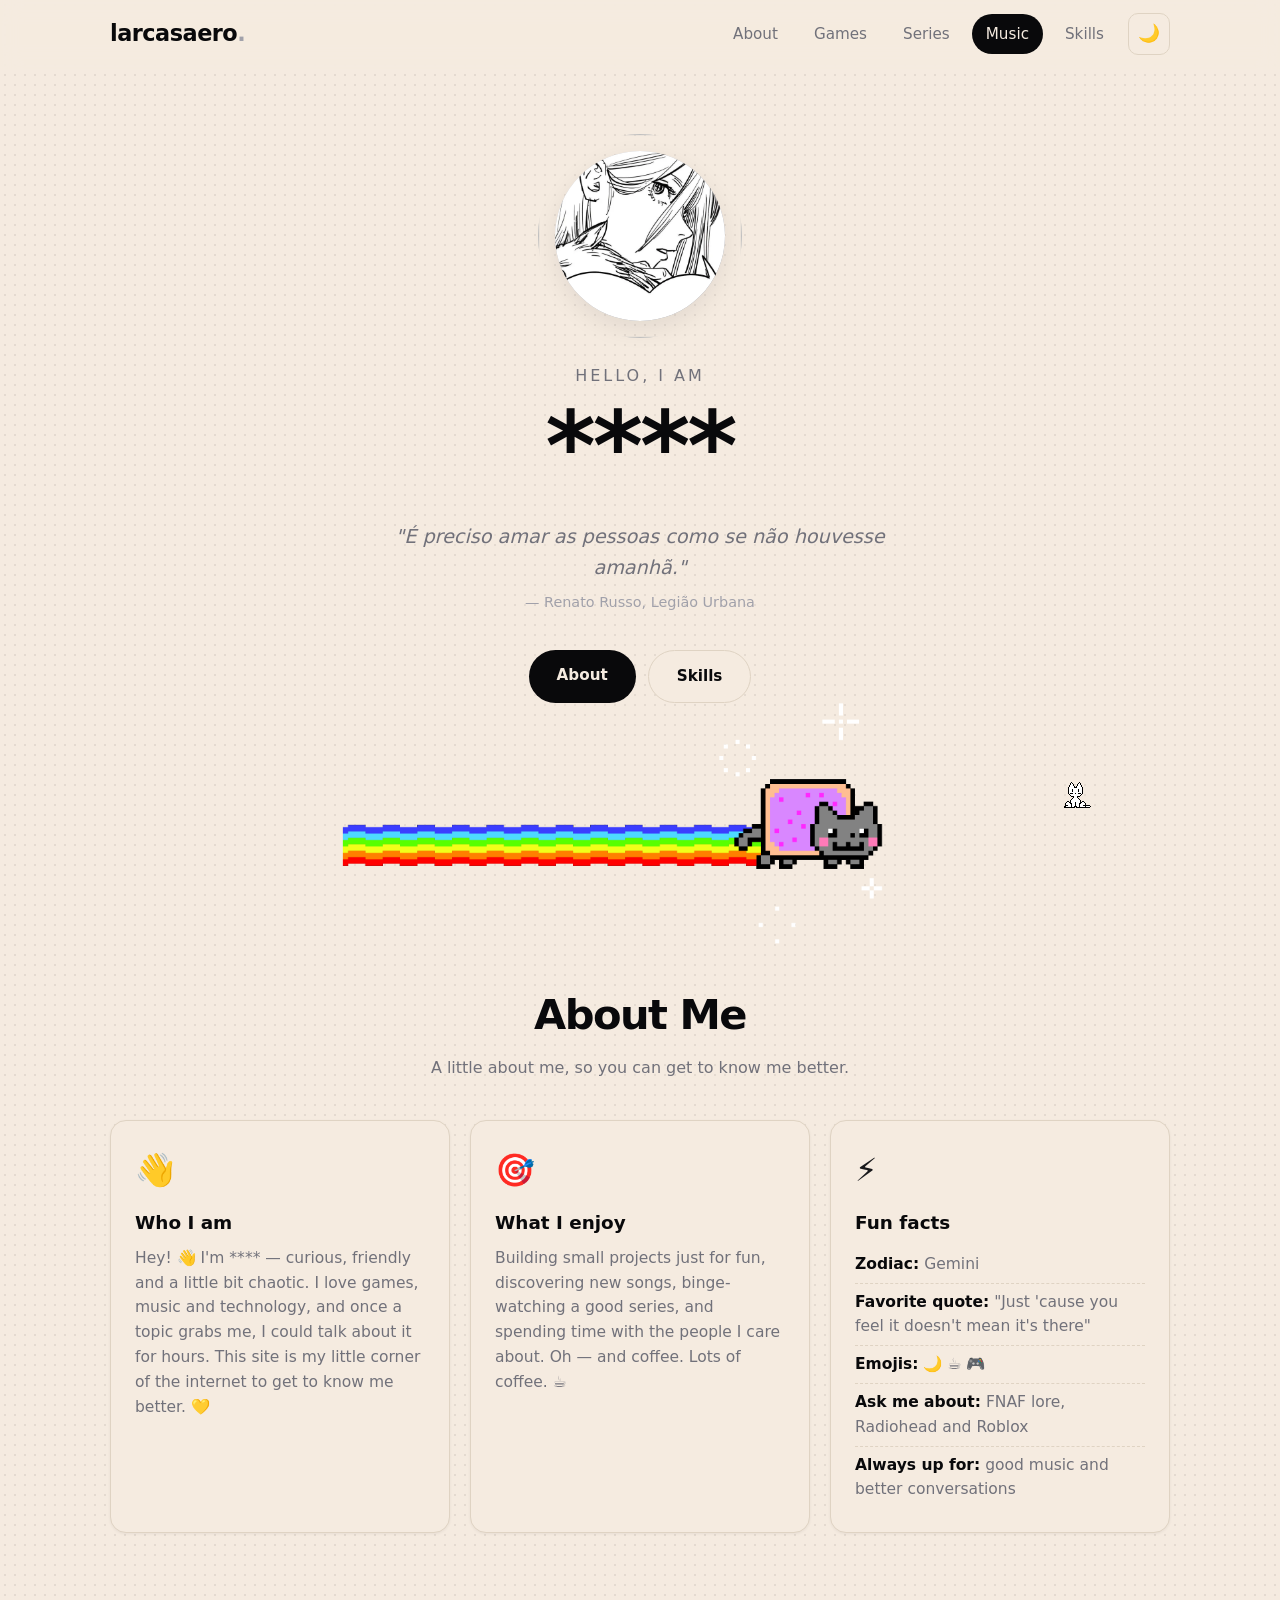
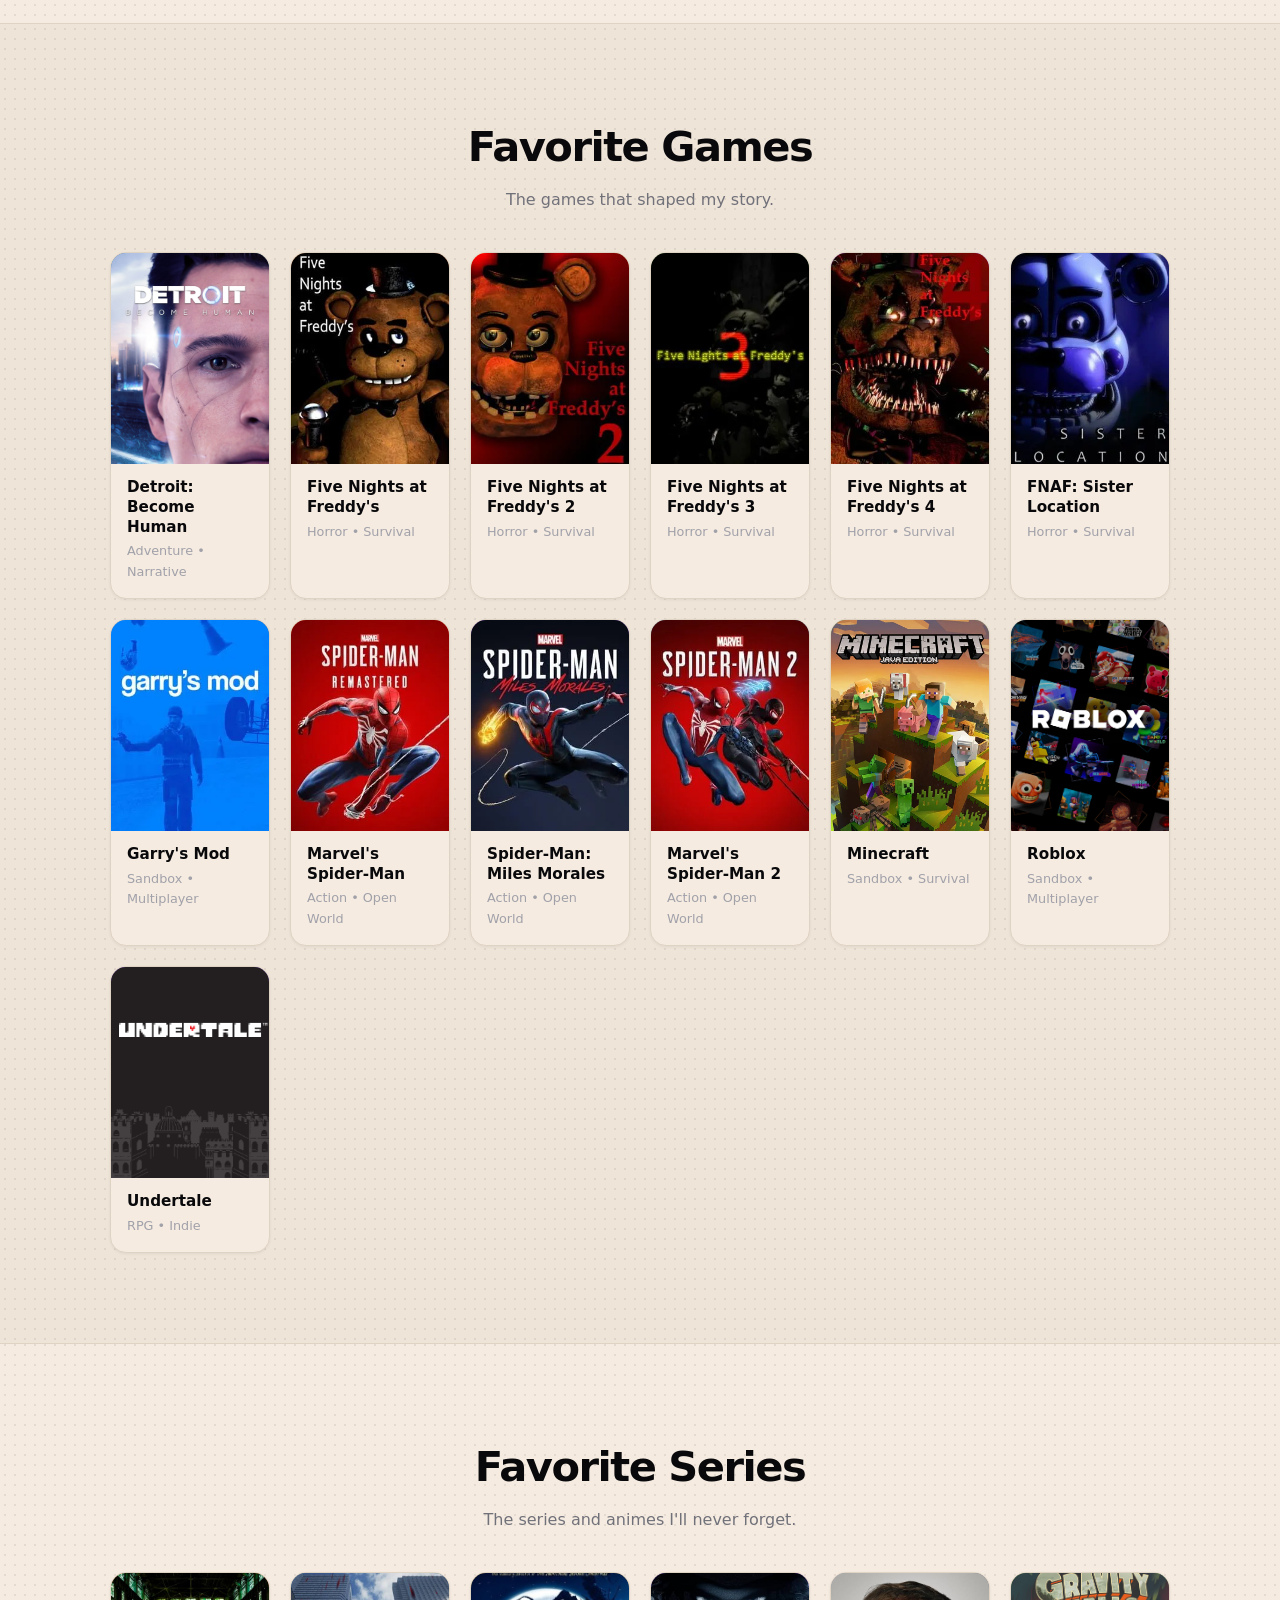
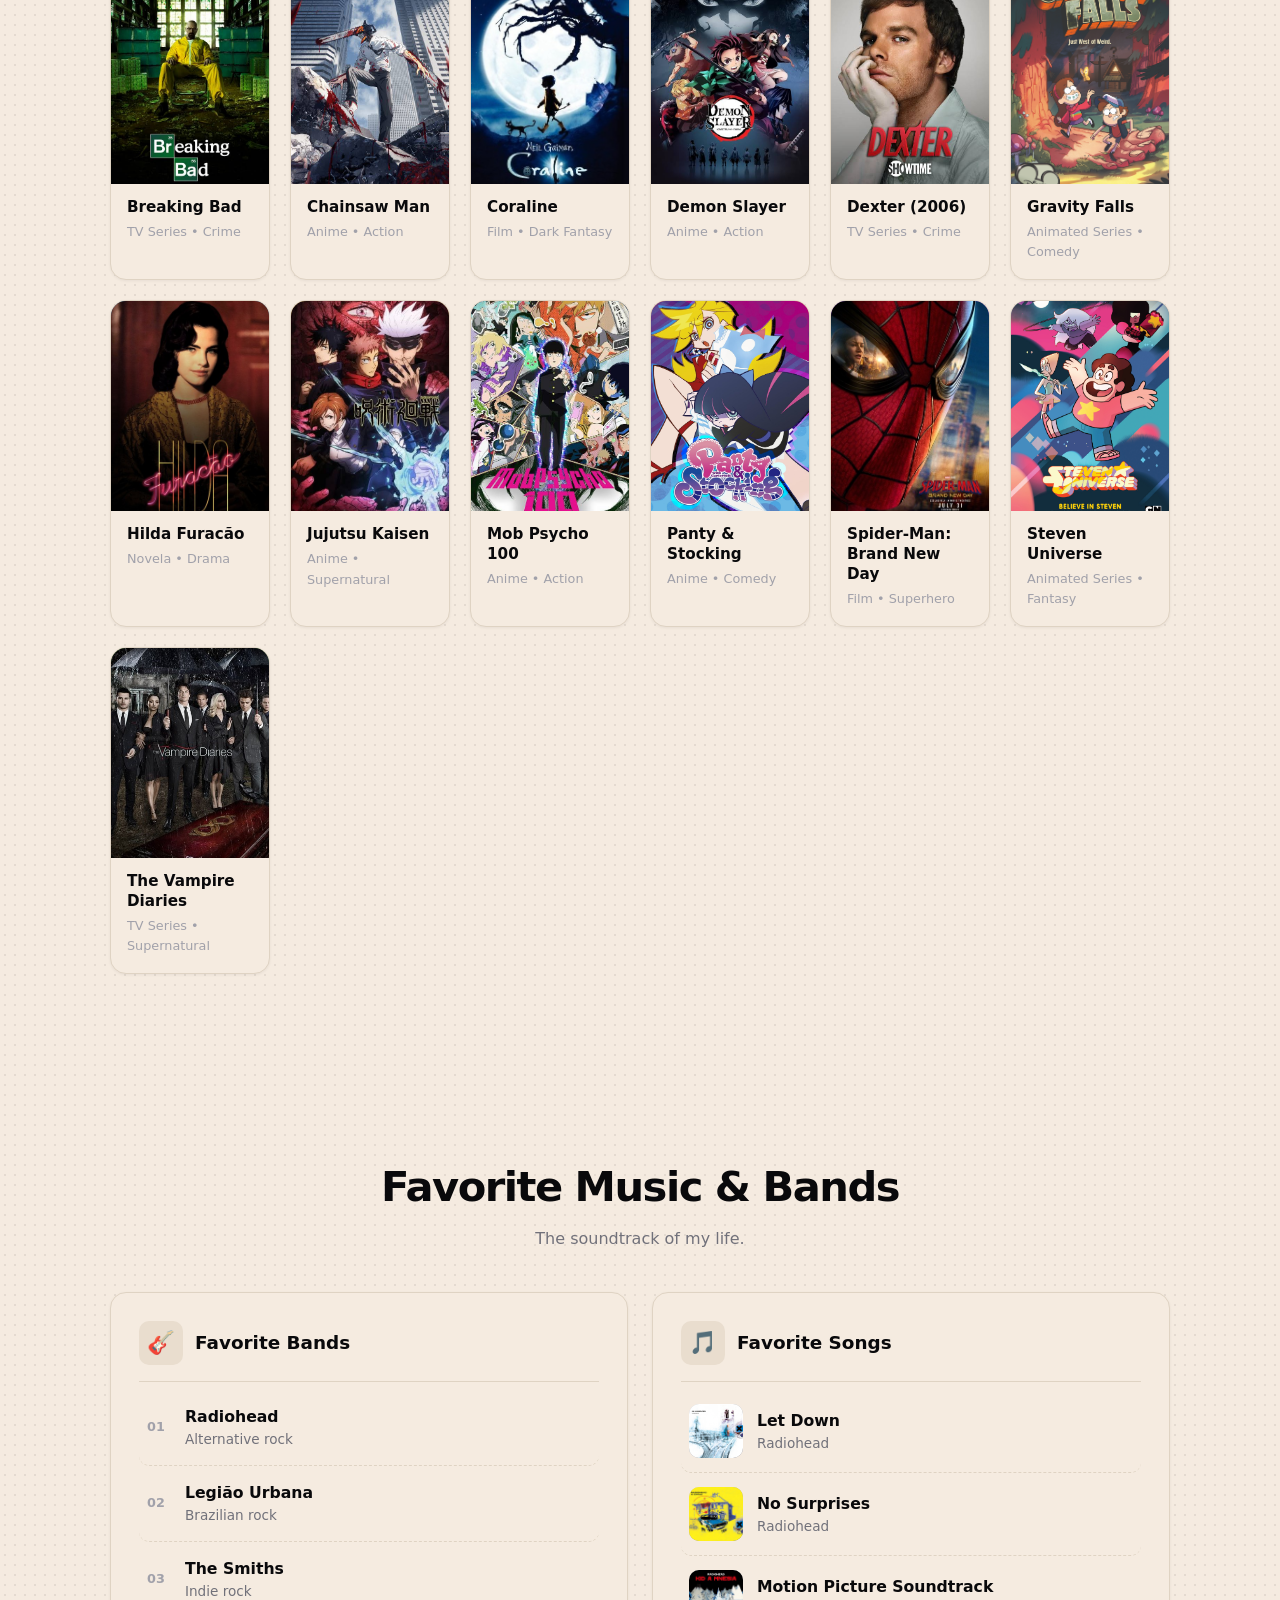
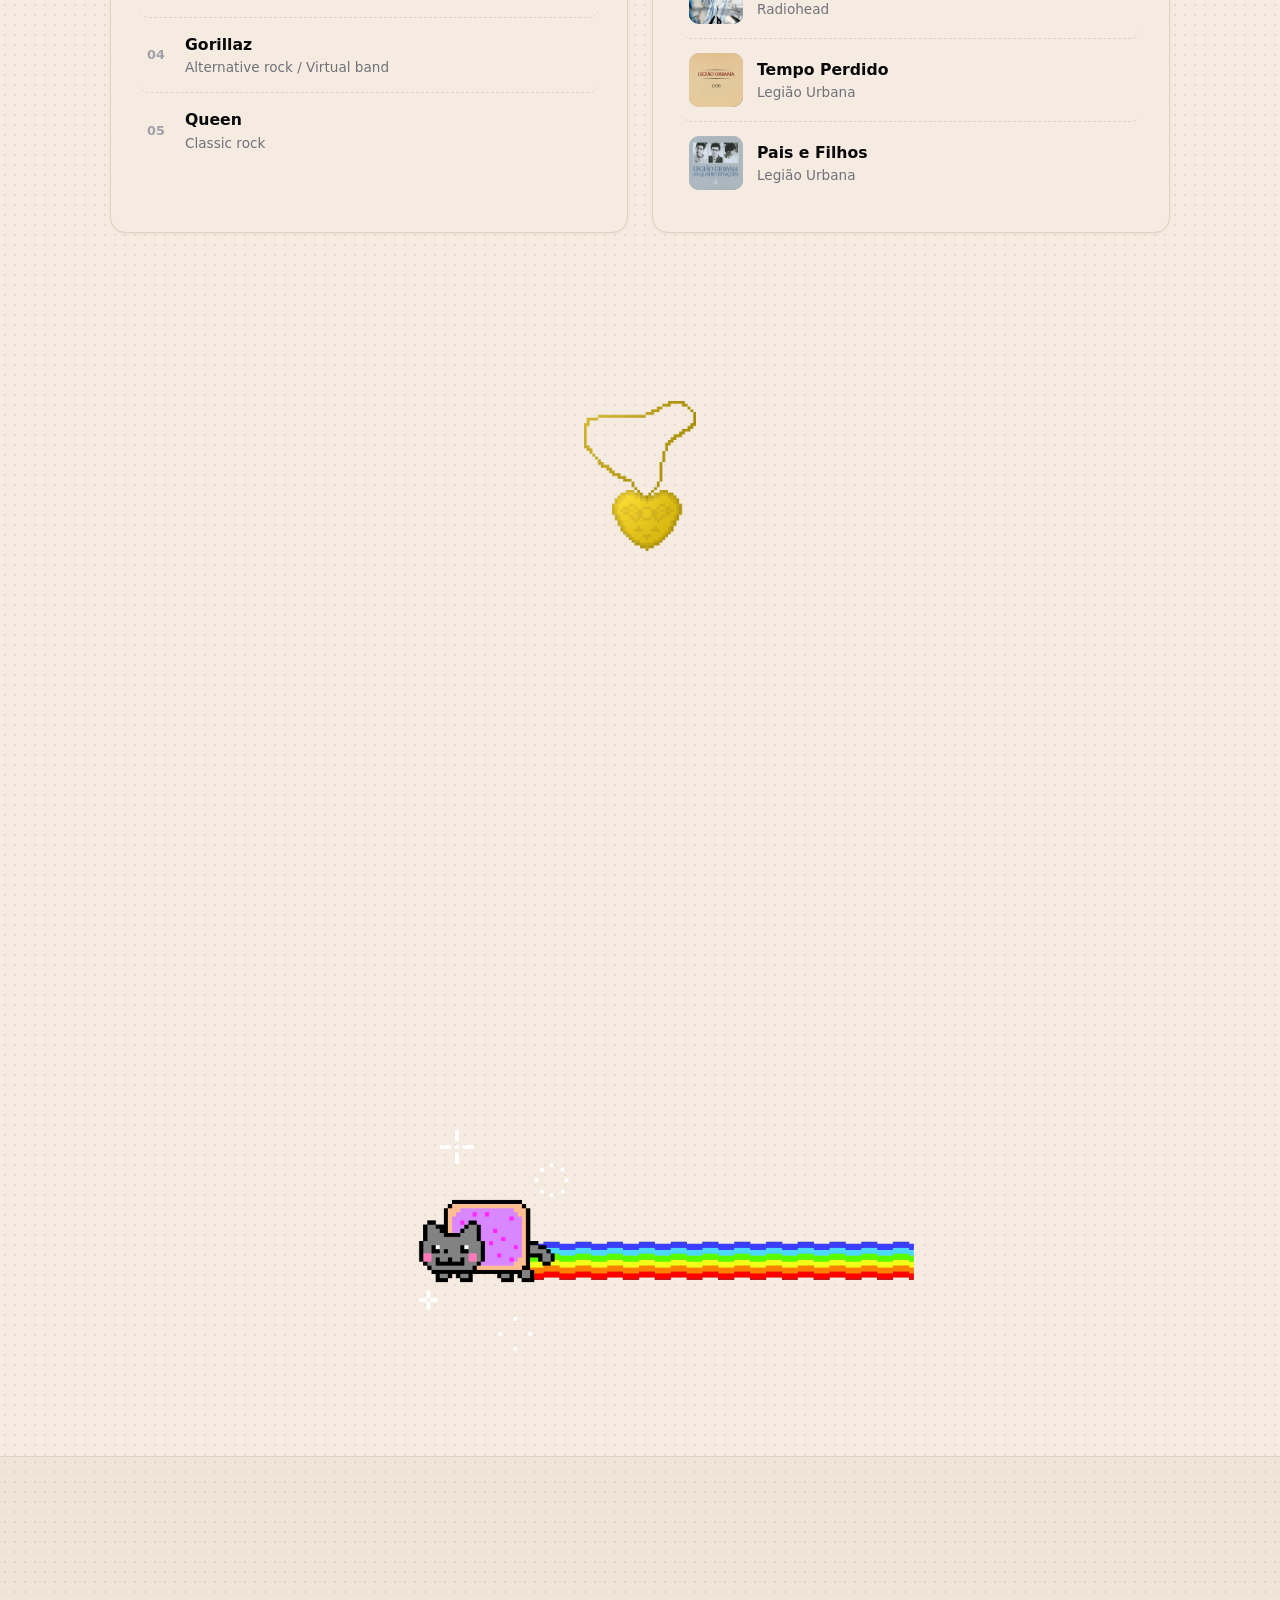
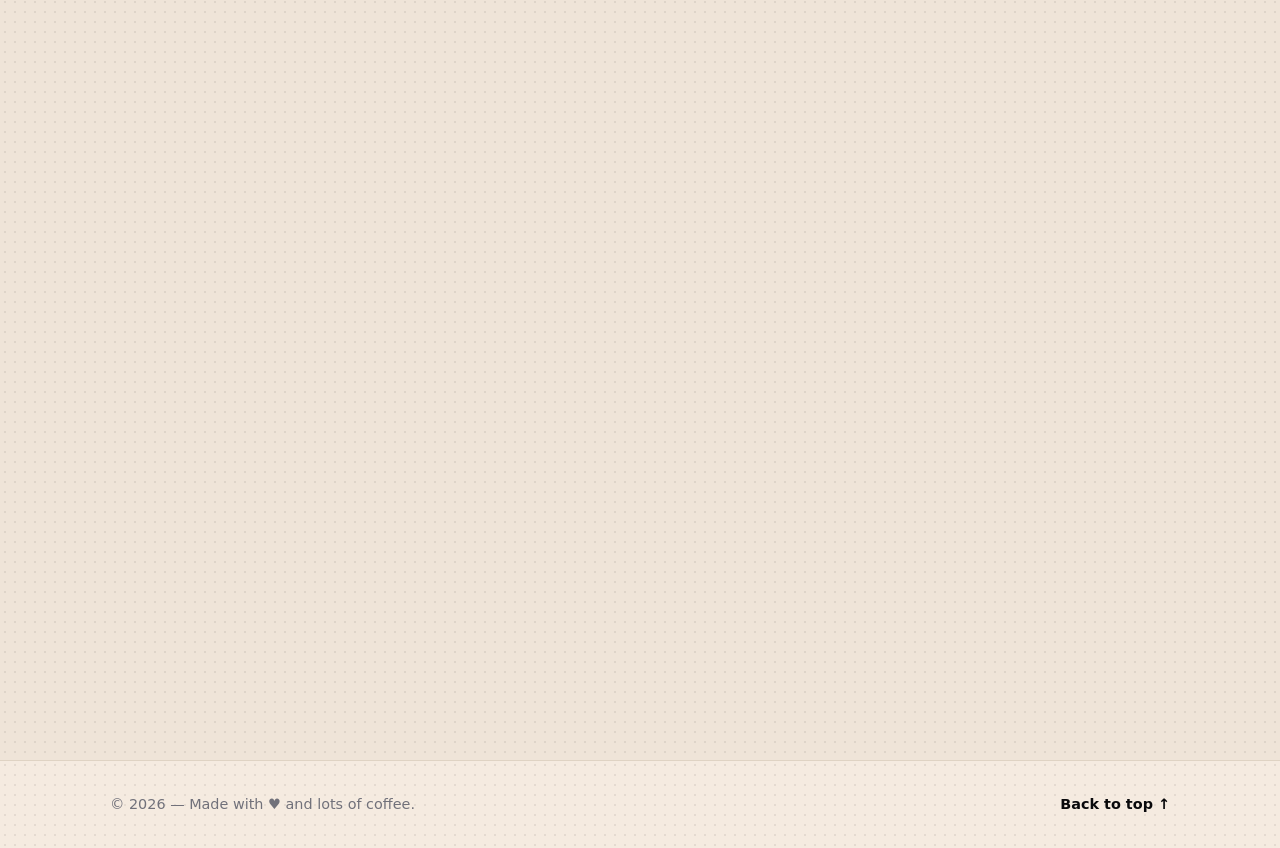
==== index.html @ ad55b6fb "Add files via upload" ====
<!DOCTYPE html>
<html lang="pt-BR">
<head>
  <meta charset="UTF-8">
  <meta name="viewport" content="width=device-width, initial-scale=1.0">
  <meta name="description" content="Personal website — About me, games, series, music, skills and design.">
  <title>My Personal Site</title>
  <link rel="stylesheet" href="style.css">
  <script>
    // Apply the saved theme before the first paint (avoids flashing)
    try {
      if (localStorage.getItem("tema") === "escuro") {
        document.documentElement.setAttribute("data-tema", "escuro");
      }
    } catch (e) {}
  </script>
</head>
<body>

  <!-- Barra de progresso de rolagem -->
  <div class="progress-bar" id="progressBar"></div>

  <!-- Cabeçalho fixo -->
  <header class="header" id="header">
    <div class="container header__inner">
      <a href="#inicio" class="logo">larcasaero<span>.</span></a>

      <div class="header__acoes">
        <nav class="nav" id="nav">
          <ul class="nav__list">
            <li><a href="#sobre" class="nav__link">About</a></li>
            <li><a href="#jogos" class="nav__link">Games</a></li>
            <li><a href="#shows" class="nav__link">Series</a></li>
            <li><a href="#musica" class="nav__link">Music</a></li>
            <li><a href="#conhecimentos" class="nav__link">Skills</a></li>
          </ul>
        </nav>

        <button class="theme-toggle" id="themeToggle" aria-label="Toggle dark mode">🌙</button>

        <button class="nav-toggle" id="navToggle" aria-label="Open menu" aria-expanded="false">
          <span></span>
          <span></span>
          <span></span>
        </button>
      </div>
    </div>
  </header>

  <main>

    <!-- ============ HERO ============ -->
    <section class="hero" id="inicio">
      <div class="container hero__inner reveal">
        <div class="hero__foto">
          <img class="hero__pfp" src="assets/mypfp.webp" alt="My profile picture">
          <img class="hero__efeito" src="https://cdn.discordapp.com/media/v1/collectibles-shop/1538991167511994549/animated" alt="" aria-hidden="true">
        </div>
        <p class="hero__saudacao">Hello, I am</p>
        <h1 class="hero__nome">****</h1>
        <p class="hero__frase">
          "É preciso amar as pessoas como se não houvesse amanhã."
          <span>— Renato Russo, Legião Urbana</span>
        </p>
        <div class="hero__botoes">
          <a href="#sobre" class="btn btn--primario">About</a>
          <a href="#conhecimentos" class="btn btn--secundario">Skills</a>
        </div>
      </div>
    </section>

    <!-- ============ SOBRE MIM ============ -->
    <section class="secao" id="sobre">
      <div class="container">
        <img class="secao__gif" src="assets/nyancat.gif" alt="Nyan Cat" loading="lazy">
        <h2 class="secao__titulo reveal">About Me</h2>
        <p class="secao__subtitulo reveal">A little about me, so you can get to know me better.</p>

        <div class="sobre__grid">
          <div class="card sobre__card reveal">
            <div class="sobre__avatar">👋</div>
            <h3>Who I am</h3>
            <p>
              Hey! 👋 I'm **** — curious, friendly and a little bit chaotic.
              I love games, music and technology, and once a topic grabs me,
              I could talk about it for hours. This site is my little corner
              of the internet to get to know me better. 💛
            </p>
          </div>

          <div class="card sobre__card reveal">
            <div class="sobre__avatar">🎯</div>
            <h3>What I enjoy</h3>
            <p>
              Building small projects just for fun, discovering new songs,
              binge-watching a good series, and spending time with the people
              I care about. Oh — and coffee. Lots of coffee. ☕
            </p>
          </div>

          <div class="card sobre__card reveal">
            <div class="sobre__avatar">⚡</div>
            <h3>Fun facts</h3>
            <ul class="sobre__lista">
              <li><strong>Zodiac:</strong> Gemini</li>
              <li><strong>Favorite quote:</strong> "Just 'cause you feel it doesn't mean it's there"</li>
              <li><strong>Emojis:</strong> 🌙 ☕ 🎮</li>
              <li><strong>Ask me about:</strong> FNAF lore, Radiohead and Roblox</li>
              <li><strong>Always up for:</strong> good music and better conversations</li>
            </ul>
          </div>
        </div>
      </div>
    </section>

    <!-- ============ JOGOS FAVORITOS ============ -->
    <section class="secao secao--cinza" id="jogos">
      <div class="container">
        <h2 class="secao__titulo reveal">Favorite Games</h2>
        <p class="secao__subtitulo reveal">The games that shaped my story.</p>

        <div class="jogos__grid">
          <!-- Repeat a .jogo block for each game (alphabetical by franchise, saga order inside) -->
          <article class="jogo reveal">
            <div class="jogo__capa jogo__capa--2">
              <span class="jogo__sigla">DETROIT</span>
              <img src="assets/jogos/detroit.jpg" alt="Detroit: Become Human" loading="lazy">
            </div>
            <div class="jogo__info">
              <h3>Detroit: Become Human</h3>
              <p>Adventure • Narrative</p>
            </div>
          </article>

          <article class="jogo reveal">
            <div class="jogo__capa jogo__capa--1">
              <span class="jogo__sigla">FNAF</span>
              <img src="assets/jogos/fnaf.webp" alt="Five Nights at Freddy's" loading="lazy">
            </div>
            <div class="jogo__info">
              <h3>Five Nights at Freddy's</h3>
              <p>Horror • Survival</p>
            </div>
          </article>

          <article class="jogo reveal">
            <div class="jogo__capa jogo__capa--5">
              <span class="jogo__sigla">FNAF 2</span>
              <img src="assets/jogos/fnaf2.webp" alt="Five Nights at Freddy's 2" loading="lazy">
            </div>
            <div class="jogo__info">
              <h3>Five Nights at Freddy's 2</h3>
              <p>Horror • Survival</p>
            </div>
          </article>

          <article class="jogo reveal">
            <div class="jogo__capa jogo__capa--4">
              <span class="jogo__sigla">FNAF 3</span>
              <img src="assets/jogos/fnaf3.webp" alt="Five Nights at Freddy's 3" loading="lazy">
            </div>
            <div class="jogo__info">
              <h3>Five Nights at Freddy's 3</h3>
              <p>Horror • Survival</p>
            </div>
          </article>

          <article class="jogo reveal">
            <div class="jogo__capa jogo__capa--6">
              <span class="jogo__sigla">FNAF 4</span>
              <img src="assets/jogos/fnaf4.webp" alt="Five Nights at Freddy's 4" loading="lazy">
            </div>
            <div class="jogo__info">
              <h3>Five Nights at Freddy's 4</h3>
              <p>Horror • Survival</p>
            </div>
          </article>

          <article class="jogo reveal">
            <div class="jogo__capa jogo__capa--3">
              <span class="jogo__sigla">SISTER LOCATION</span>
              <img src="assets/jogos/fnafsisterlocation.webp" alt="Five Nights at Freddy's: Sister Location" loading="lazy">
            </div>
            <div class="jogo__info">
              <h3>FNAF: Sister Location</h3>
              <p>Horror • Survival</p>
            </div>
          </article>

          <article class="jogo reveal">
            <div class="jogo__capa jogo__capa--3">
              <span class="jogo__sigla">GARRY'S MOD</span>
              <img src="assets/jogos/garrysmod.webp" alt="Garry's Mod" loading="lazy">
            </div>
            <div class="jogo__info">
              <h3>Garry's Mod</h3>
              <p>Sandbox • Multiplayer</p>
            </div>
          </article>

          <article class="jogo reveal">
            <div class="jogo__capa jogo__capa--1">
              <span class="jogo__sigla">SPIDER-MAN</span>
              <img src="assets/jogos/spiderman.webp" alt="Marvel's Spider-Man" loading="lazy">
            </div>
            <div class="jogo__info">
              <h3>Marvel's Spider-Man</h3>
              <p>Action • Open World</p>
            </div>
          </article>

          <article class="jogo reveal">
            <div class="jogo__capa jogo__capa--6">
              <span class="jogo__sigla">MILES MORALES</span>
              <img src="assets/jogos/spidermanmilesmorales.webp" alt="Marvel's Spider-Man: Miles Morales" loading="lazy">
            </div>
            <div class="jogo__info">
              <h3>Spider-Man: Miles Morales</h3>
              <p>Action • Open World</p>
            </div>
          </article>

          <article class="jogo reveal">
            <div class="jogo__capa jogo__capa--2">
              <span class="jogo__sigla">SPIDER-MAN 2</span>
              <img src="assets/jogos/spiderman2.webp" alt="Marvel's Spider-Man 2" loading="lazy">
            </div>
            <div class="jogo__info">
              <h3>Marvel's Spider-Man 2</h3>
              <p>Action • Open World</p>
            </div>
          </article>

          <article class="jogo reveal">
            <div class="jogo__capa jogo__capa--4">
              <span class="jogo__sigla">MINECRAFT</span>
              <img src="assets/jogos/minecraft.webp" alt="Minecraft" loading="lazy">
            </div>
            <div class="jogo__info">
              <h3>Minecraft</h3>
              <p>Sandbox • Survival</p>
            </div>
          </article>

          <article class="jogo reveal">
            <div class="jogo__capa jogo__capa--3">
              <span class="jogo__sigla">ROBLOX</span>
              <img src="assets/jogos/roblox.jpg" alt="Roblox" loading="lazy">
            </div>
            <div class="jogo__info">
              <h3>Roblox</h3>
              <p>Sandbox • Multiplayer</p>
            </div>
          </article>

          <article class="jogo reveal">
            <div class="jogo__capa jogo__capa--6">
              <span class="jogo__sigla">UNDERTALE</span>
              <img src="assets/jogos/undertale.png" alt="Undertale" loading="lazy">
            </div>
            <div class="jogo__info">
              <h3>Undertale</h3>
              <p>RPG • Indie</p>
            </div>
          </article>
        </div>
      </div>
    </section>

    <!-- ============ SHOWS FAVORITOS ============ -->
    <section class="secao" id="shows">
      <div class="container">
        <h2 class="secao__titulo reveal">Favorite Series</h2>
        <p class="secao__subtitulo reveal">The series and animes I'll never forget.</p>

        <div class="jogos__grid">
          <!-- Repeat a .jogo block for each series/anime (alphabetical) -->
          <article class="jogo reveal">
            <div class="jogo__capa jogo__capa--1">
              <span class="jogo__sigla">BREAKING BAD</span>
              <img src="assets/shows/breakingbad.jpg" alt="Breaking Bad" loading="lazy">
            </div>
            <div class="jogo__info">
              <h3>Breaking Bad</h3>
              <p>TV Series • Crime</p>
            </div>
          </article>

          <article class="jogo reveal">
            <div class="jogo__capa jogo__capa--2">
              <span class="jogo__sigla">CHAINSAW MAN</span>
              <img src="assets/shows/chainsawman.jpg" alt="Chainsaw Man" loading="lazy">
            </div>
            <div class="jogo__info">
              <h3>Chainsaw Man</h3>
              <p>Anime • Action</p>
            </div>
          </article>

          <article class="jogo reveal">
            <div class="jogo__capa jogo__capa--5">
              <span class="jogo__sigla">CORALINE</span>
              <img src="assets/shows/Coraline.jpg" alt="Coraline" loading="lazy">
            </div>
            <div class="jogo__info">
              <h3>Coraline</h3>
              <p>Film • Dark Fantasy</p>
            </div>
          </article>

          <article class="jogo reveal">
            <div class="jogo__capa jogo__capa--6">
              <span class="jogo__sigla">DEMON SLAYER</span>
              <img src="assets/shows/kimetsu.jpg" alt="Demon Slayer (Kimetsu no Yaiba)" loading="lazy">
            </div>
            <div class="jogo__info">
              <h3>Demon Slayer</h3>
              <p>Anime • Action</p>
            </div>
          </article>

          <article class="jogo reveal">
            <div class="jogo__capa jogo__capa--3">
              <span class="jogo__sigla">DEXTER</span>
              <img src="assets/shows/dexter2006.jpg" alt="Dexter" loading="lazy">
            </div>
            <div class="jogo__info">
              <h3>Dexter (2006)</h3>
              <p>TV Series • Crime</p>
            </div>
          </article>

          <article class="jogo reveal">
            <div class="jogo__capa jogo__capa--4">
              <span class="jogo__sigla">GRAVITY FALLS</span>
              <img src="assets/shows/Gravity Falls.jpg" alt="Gravity Falls" loading="lazy">
            </div>
            <div class="jogo__info">
              <h3>Gravity Falls</h3>
              <p>Animated Series • Comedy</p>
            </div>
          </article>

          <article class="jogo reveal">
            <div class="jogo__capa jogo__capa--2">
              <span class="jogo__sigla">HILDA FURACÃO</span>
              <img src="assets/shows/hildafuracao.jpg" alt="Hilda Furacão" loading="lazy">
            </div>
            <div class="jogo__info">
              <h3>Hilda Furacão</h3>
              <p>Novela • Drama</p>
            </div>
          </article>

          <article class="jogo reveal">
            <div class="jogo__capa jogo__capa--5">
              <span class="jogo__sigla">JJK</span>
              <img src="assets/shows/jjk.jpg" alt="Jujutsu Kaisen" loading="lazy">
            </div>
            <div class="jogo__info">
              <h3>Jujutsu Kaisen</h3>
              <p>Anime • Supernatural</p>
            </div>
          </article>

          <article class="jogo reveal">
            <div class="jogo__capa jogo__capa--2">
              <span class="jogo__sigla">MOB PSYCHO 100</span>
              <img src="assets/shows/Mob Psycho 100.jpg" alt="Mob Psycho 100" loading="lazy">
            </div>
            <div class="jogo__info">
              <h3>Mob Psycho 100</h3>
              <p>Anime • Action</p>
            </div>
          </article>

          <article class="jogo reveal">
            <div class="jogo__capa jogo__capa--1">
              <span class="jogo__sigla">PANTY &amp; STOCKING</span>
              <img src="assets/shows/pantyandstocking.jpg" alt="Panty &amp; Stocking with Garterbelt" loading="lazy">
            </div>
            <div class="jogo__info">
              <h3>Panty &amp; Stocking</h3>
              <p>Anime • Comedy</p>
            </div>
          </article>

          <article class="jogo reveal">
            <div class="jogo__capa jogo__capa--6">
              <span class="jogo__sigla">BRAND NEW DAY</span>
              <img src="assets/shows/Spider-Man Brand New Day.jpg" alt="Spider-Man: Brand New Day" loading="lazy">
            </div>
            <div class="jogo__info">
              <h3>Spider-Man: Brand New Day</h3>
              <p>Film • Superhero</p>
            </div>
          </article>

          <article class="jogo reveal">
            <div class="jogo__capa jogo__capa--3">
              <span class="jogo__sigla">STEVEN UNIVERSE</span>
              <img src="assets/shows/StevenUniverse.webp" alt="Steven Universe" loading="lazy">
            </div>
            <div class="jogo__info">
              <h3>Steven Universe</h3>
              <p>Animated Series • Fantasy</p>
            </div>
          </article>

          <article class="jogo reveal">
            <div class="jogo__capa jogo__capa--4">
              <span class="jogo__sigla">TVD</span>
              <img src="assets/shows/tvd.jpg" alt="The Vampire Diaries" loading="lazy">
            </div>
            <div class="jogo__info">
              <h3>The Vampire Diaries</h3>
              <p>TV Series • Supernatural</p>
            </div>
          </article>
        </div>
      </div>
    </section>

    <!-- ============ MÚSICAS E BANDAS FAVORITAS ============ -->
    <section class="secao" id="musica">
      <div class="container">
        <h2 class="secao__titulo reveal">Favorite Music &amp; Bands</h2>
        <p class="secao__subtitulo reveal">The soundtrack of my life.</p>

        <div class="musica__grid">

          <!-- Column: Bands -->
          <div class="card musica__coluna reveal">
            <div class="musica__cabecalho">
              <span class="musica__icone">🎸</span>
              <h3>Favorite Bands</h3>
            </div>
            <ul class="musica__lista">
              <li class="musica__item">
                <span class="musica__numero">01</span>
                <div>
                  <strong>Radiohead</strong>
                  <p>Alternative rock</p>
                </div>
              </li>
              <li class="musica__item">
                <span class="musica__numero">02</span>
                <div>
                  <strong>Legião Urbana</strong>
                  <p>Brazilian rock</p>
                </div>
              </li>
              <li class="musica__item">
                <span class="musica__numero">03</span>
                <div>
                  <strong>The Smiths</strong>
                  <p>Indie rock</p>
                </div>
              </li>
              <li class="musica__item">
                <span class="musica__numero">04</span>
                <div>
                  <strong>Gorillaz</strong>
                  <p>Alternative rock / Virtual band</p>
                </div>
              </li>
              <li class="musica__item">
                <span class="musica__numero">05</span>
                <div>
                  <strong>Queen</strong>
                  <p>Classic rock</p>
                </div>
              </li>
            </ul>
          </div>

          <!-- Column: Songs -->
          <div class="card musica__coluna reveal">
            <div class="musica__cabecalho">
              <span class="musica__icone">🎵</span>
              <h3>Favorite Songs</h3>
            </div>
            <ul class="musica__lista">
              <li class="musica__item">
                <div class="faixa__capa">
                  <span>♪</span>
                  <img src="assets/musicas/letdown.jpg" alt="Let Down cover" loading="lazy">
                </div>
                <div class="faixa__info">
                  <strong>Let Down</strong>
                  <p>Radiohead</p>
                </div>
              </li>
              <li class="musica__item">
                <div class="faixa__capa">
                  <span>♪</span>
                  <img src="assets/musicas/nosurprises.jpg" alt="No Surprises cover" loading="lazy">
                </div>
                <div class="faixa__info">
                  <strong>No Surprises</strong>
                  <p>Radiohead</p>
                </div>
              </li>
              <li class="musica__item">
                <div class="faixa__capa">
                  <span>♪</span>
                  <img src="assets/musicas/motionpicturesoundtrack.jpg" alt="Motion Picture Soundtrack cover" loading="lazy">
                </div>
                <div class="faixa__info">
                  <strong>Motion Picture Soundtrack</strong>
                  <p>Radiohead</p>
                </div>
              </li>
              <li class="musica__item">
                <div class="faixa__capa">
                  <span>♪</span>
                  <img src="assets/musicas/tempoperdido.jpg" alt="Tempo Perdido cover" loading="lazy">
                </div>
                <div class="faixa__info">
                  <strong>Tempo Perdido</strong>
                  <p>Legião Urbana</p>
                </div>
              </li>
              <li class="musica__item">
                <div class="faixa__capa">
                  <span>♪</span>
                  <img src="assets/musicas/paisefilhos.jpg" alt="Pais e Filhos cover" loading="lazy">
                </div>
                <div class="faixa__info">
                  <strong>Pais e Filhos</strong>
                  <p>Legião Urbana</p>
                </div>
              </li>
            </ul>
          </div>

        </div>
      </div>
    </section>

    <!-- ============ BESTIES ============ -->
    <section class="secao" id="besties">
      <div class="container">
        <img class="besties__locket reveal" src="assets/goldenlocket.png" alt="Golden locket" loading="lazy">
        <h2 class="secao__titulo reveal">Besties</h2>
        <p class="secao__subtitulo reveal">The people that matter most. 💛</p>

        <div class="besties__grid">
          <figure class="bestie reveal">
            <div class="bestie__foto">
              <span>V</span>
              <img src="assets/amigos/A porcaria do voidera.webp" alt="A porcaria do voidera" loading="lazy">
            </div>
            <figcaption class="bestie__nome">A porcaria do voidera</figcaption>
          </figure>

          <figure class="bestie reveal">
            <div class="bestie__foto">
              <span>A</span>
              <img src="assets/amigos/Alicestar.webp" alt="Alicestar" loading="lazy">
            </div>
            <figcaption class="bestie__nome">Alicestar</figcaption>
          </figure>

          <figure class="bestie reveal">
            <div class="bestie__foto">
              <span>A</span>
              <img src="assets/amigos/Alucard.webp" alt="Alucard" loading="lazy">
            </div>
            <figcaption class="bestie__nome">Alucard</figcaption>
          </figure>

          <figure class="bestie reveal">
            <div class="bestie__foto">
              <span>D</span>
              <img src="assets/amigos/Apenas David.webp" alt="Apenas David" loading="lazy">
            </div>
            <figcaption class="bestie__nome">Apenas David</figcaption>
          </figure>

          <figure class="bestie reveal">
            <div class="bestie__foto">
              <span>H</span>
              <img src="assets/amigos/Hpzin.webp" alt="Hpzin" loading="lazy">
            </div>
            <figcaption class="bestie__nome">Hpzin</figcaption>
          </figure>

          <figure class="bestie reveal">
            <div class="bestie__foto">
              <span>Q</span>
              <img src="assets/amigos/Queijo122.webp" alt="Queijo122" loading="lazy">
            </div>
            <figcaption class="bestie__nome">Queijo122</figcaption>
          </figure>

          <figure class="bestie reveal">
            <div class="bestie__foto">
              <span>S</span>
              <img src="assets/amigos/Sheide.webp" alt="Sheide" loading="lazy">
            </div>
            <figcaption class="bestie__nome">Sheide</figcaption>
          </figure>
        </div>

        <img class="besties__gif" src="assets/nyancat.gif" alt="Nyan Cat" loading="lazy">
      </div>
    </section>

    <!-- ============ CONHECIMENTOS E INTERESSES ============ -->
    <section class="secao secao--cinza" id="conhecimentos">
      <div class="container">
        <h2 class="secao__titulo reveal">Skills &amp; Interests</h2>
        <p class="secao__subtitulo reveal">What I know and what I'm learning.</p>

        <!-- Programming -->
        <h3 class="grupo__titulo reveal">Programming</h3>
        <div class="skills__grid">
          <div class="card skill reveal">
            <div class="skill__topo">
              <span class="skill__logo">
                <span>💠</span>
                <img src="assets/linguagens/luau.webp" alt="Luau" loading="lazy">
              </span>
              <span class="skill__nivel">Advanced</span>
            </div>
            <h3>Luau</h3>
            <div class="skill__barra"><span style="--largura: 90%"></span></div>
          </div>
        </div>

        <!-- Design -->
        <h3 class="grupo__titulo reveal">Design</h3>
        <div class="skills__grid">
          <div class="card skill reveal">
            <div class="skill__topo">
              <span class="skill__logo">
                <span>🎨</span>
                <img src="assets/software/affinity.webp" alt="Affinity Designer" loading="lazy">
              </span>
              <span class="skill__nivel">Advanced</span>
            </div>
            <h3>Affinity Designer</h3>
            <div class="skill__barra"><span style="--largura: 90%"></span></div>
          </div>

          <div class="card skill reveal">
            <div class="skill__topo">
              <span class="skill__logo">
                <span>🖌️</span>
                <img src="assets/software/photoshop.webp" alt="Photoshop" loading="lazy">
              </span>
              <span class="skill__nivel">Intermediate</span>
            </div>
            <h3>Photoshop</h3>
            <div class="skill__barra"><span style="--largura: 70%"></span></div>
          </div>
        </div>

        <!-- Principles and interests -->
        <div class="tags reveal">
          <h3 class="tags__titulo">Principles and interests</h3>
          <div class="tags__lista">
            <span class="tag">Clean Code</span>
            <span class="tag">Clean Architecture</span>
            <span class="tag">Life Philosophy, Ethics &amp; Morality</span>
          </div>
        </div>
      </div>
    </section>

  </main>

  <!-- Rodapé -->
  <footer class="rodape">
    <div class="container rodape__inner">
      <p>© <span id="ano"></span> — Made with ♥ and lots of coffee.</p>
      <a href="#inicio" class="rodape__topo">Back to top ↑</a>
    </div>
  </footer>

  <script src="script.js"></script>
  <!-- Neko: cursor-following cat — https://louisabraham.github.io/nekojs/ -->
  <script src="neko.js"></script>
  <script>
    // speed = pixels per logic tick (default 24) — higher means a faster cat
    window.neko = createNeko({ speed: 40 });
    window.neko.start();
  </script>
</body>
</html>
---- style.css ----
/* =========================================================
   WEBSITE PESSOAL — Minimalista Branco
   ========================================================= */

/* ---------- Variáveis ---------- */
:root {
  --branco: #f5ebe0;
  --cinza-50: #efe4d8;
  --cinza-100: #e9ddce;
  --cinza-200: #dfd3c3;
  --cinza-400: #a1a1aa;
  --cinza-500: #71717a;
  --cinza-700: #3f3f46;
  --cinza-900: #18181b;
  --preto: #09090b;
  --raio: 16px;
  --raio-pequeno: 10px;
  --sombra: 0 1px 3px rgba(0, 0, 0, 0.06);
  --sombra-media: 0 8px 24px rgba(0, 0, 0, 0.08);
  --transicao: 0.25s ease;
  --largura-max: 1100px;
}

/* ---------- Reset ---------- */
* {
  margin: 0;
  padding: 0;
  box-sizing: border-box;
}

html {
  scroll-behavior: smooth;
  scroll-padding-top: 90px; /* compensa o header fixo */
}

body {
  font-family: "Segoe UI", system-ui, -apple-system, Roboto, Arial, sans-serif;
  background-color: var(--branco);
  /* Subtle grid over the whole page */
  background-image: radial-gradient(rgba(0, 0, 0, 0.07) 1px, transparent 1px);
  background-size: 10px 10px;
  color: var(--cinza-900);
  line-height: 1.6;
  -webkit-font-smoothing: antialiased;
  overflow-x: hidden;
}

img {
  max-width: 100%;
  display: block;
}

a {
  text-decoration: none;
  color: inherit;
}

ul {
  list-style: none;
}

/* ---------- Utilitários ---------- */
.container {
  width: 100%;
  max-width: var(--largura-max);
  margin: 0 auto;
  padding: 0 20px;
}

.card {
  background: var(--branco);
  border: 1px solid var(--cinza-200);
  border-radius: var(--raio);
  box-shadow: var(--sombra);
  padding: 24px;
  transition: transform var(--transicao), box-shadow var(--transicao);
}

.card:hover {
  transform: translateY(-4px);
  box-shadow: var(--sombra-media);
}

/* ---------- Barra de progresso ---------- */
.progress-bar {
  position: fixed;
  top: 0;
  left: 0;
  height: 3px;
  width: 0%;
  background: var(--preto);
  z-index: 1000;
  transition: width 0.1s linear;
}

/* ---------- Header ---------- */
.header {
  position: fixed;
  top: 0;
  left: 0;
  width: 100%;
  background: rgba(245, 235, 224, 0.85);
  backdrop-filter: blur(10px);
  -webkit-backdrop-filter: blur(10px);
  border-bottom: 1px solid transparent;
  z-index: 900;
  transition: border-color var(--transicao), box-shadow var(--transicao);
}

.header.header--ativo {
  border-bottom-color: var(--cinza-200);
  box-shadow: var(--sombra);
}

.header__inner {
  display: flex;
  align-items: center;
  justify-content: space-between;
  height: 68px;
}

.header__acoes {
  display: flex;
  align-items: center;
  gap: 10px;
}

/* Botão de tema claro/escuro */
.theme-toggle {
  width: 42px;
  height: 42px;
  border-radius: var(--raio-pequeno);
  background: var(--branco);
  border: 1px solid var(--cinza-200);
  font-size: 1.1rem;
  line-height: 1;
  cursor: pointer;
  display: flex;
  align-items: center;
  justify-content: center;
  transition: transform 0.3s ease, background-color 0.4s ease,
    border-color 0.4s ease, color 0.4s ease;
}

.theme-toggle:hover {
  background: var(--cinza-100);
  transform: rotate(20deg) scale(1.06);
}

.logo {
  font-size: 1.4rem;
  font-weight: 700;
  letter-spacing: -0.5px;
  color: var(--preto);
}

.logo span {
  color: var(--cinza-400);
}

.nav__list {
  display: flex;
  gap: 8px;
}

.nav__link {
  display: inline-block;
  padding: 8px 14px;
  font-size: 0.95rem;
  color: var(--cinza-500);
  border-radius: 999px;
  transition: background var(--transicao), color var(--transicao);
}

.nav__link:hover {
  background: var(--cinza-100);
  color: var(--preto);
}

.nav__link.nav__link--ativo {
  background: var(--preto);
  color: var(--branco);
}

/* Botão hambúrguer */
.nav-toggle {
  display: none;
  flex-direction: column;
  justify-content: center;
  gap: 5px;
  width: 42px;
  height: 42px;
  background: var(--branco);
  border: 1px solid var(--cinza-200);
  border-radius: var(--raio-pequeno);
  cursor: pointer;
  padding: 10px;
}

.nav-toggle span {
  display: block;
  height: 2px;
  width: 100%;
  background: var(--preto);
  border-radius: 2px;
  transition: transform var(--transicao), opacity var(--transicao);
}

.nav-toggle[aria-expanded="true"] span:nth-child(1) {
  transform: translateY(7px) rotate(45deg);
}

.nav-toggle[aria-expanded="true"] span:nth-child(2) {
  opacity: 0;
}

.nav-toggle[aria-expanded="true"] span:nth-child(3) {
  transform: translateY(-7px) rotate(-45deg);
}

/* ---------- Hero ---------- */
.hero {
  min-height: 90vh;
  display: flex;
  align-items: center;
  padding: 120px 0 60px;
}

.hero__inner {
  text-align: center;
}

/* Discord profile picture + animated overlay */
.hero__foto {
  position: relative;
  width: 170px;
  height: 170px;
  margin: 0 auto 26px;
  top: -16px;
  border-radius: 50%;
  background: linear-gradient(145deg, #d4d4d8, #71717a);
  box-shadow: var(--sombra-media);
}

.hero__pfp {
  display: block;
  width: 100%;
  height: 100%;
  object-fit: cover;
  border-radius: 50%;
  color: transparent;
}

/* Animated effect sits exactly on top of the avatar, like in Discord */
.hero__efeito {
  position: absolute;
  inset: 0;
  width: 100%;
  height: 100%;
  object-fit: cover;
  border-radius: 50%;
  pointer-events: none;
  transform: scale(1.2);
}

.hero__saudacao {
  font-size: 1rem;
  color: var(--cinza-500);
  text-transform: uppercase;
  letter-spacing: 3px;
  margin-bottom: 8px;
}

.hero__nome {
  font-size: clamp(3rem, 10vw, 6rem);
  font-weight: 800;
  letter-spacing: -3px;
  color: var(--preto);
  line-height: 1.05;
}

.hero__frase {
  max-width: 560px;
  margin: 24px auto 0;
  font-size: clamp(1rem, 2.5vw, 1.2rem);
  color: var(--cinza-500);
  font-style: italic;
}

.hero__frase span {
  display: block;
  margin-top: 8px;
  font-size: 0.9rem;
  font-style: normal;
  color: var(--cinza-400);
}

.hero__botoes {
  display: flex;
  gap: 12px;
  justify-content: center;
  flex-wrap: wrap;
  margin-top: 36px;
}

.btn {
  display: inline-block;
  padding: 13px 28px;
  border-radius: 999px;
  font-size: 0.95rem;
  font-weight: 600;
  transition: transform var(--transicao), background var(--transicao), color var(--transicao);
}

.btn:hover {
  transform: translateY(-2px);
}

.btn--primario {
  background: var(--preto);
  color: var(--branco);
}

.btn--primario:hover {
  background: var(--cinza-700);
}

.btn--secundario {
  background: var(--branco);
  color: var(--preto);
  border: 1px solid var(--cinza-200);
}

.btn--secundario:hover {
  background: var(--cinza-100);
}

/* ---------- Seções ---------- */
.secao {
  padding: 90px 0;
}

.secao--cinza {
  background-color: var(--cinza-50);
  background-image: radial-gradient(rgba(0, 0, 0, 0.07) 1px, transparent 1px);
  background-size: 10px 10px;
  border-top: 1px solid var(--cinza-200);
  border-bottom: 1px solid var(--cinza-200);
}

.secao__titulo {
  font-size: clamp(1.8rem, 5vw, 2.6rem);
  font-weight: 800;
  letter-spacing: -1.5px;
  color: var(--preto);
  text-align: center;
}

.secao__subtitulo {
  color: var(--cinza-500);
  margin-top: 6px;
  margin-bottom: 40px;
  text-align: center;
}

/* GIF above some section titles (e.g. Nyan Cat) */
.secao__gif {
  display: block;
  height: 68px;
  width: auto;
  margin: 0 auto 14px;
  position: relative;
  top: -110px;
  transform: scale(4);
}

/* ---------- Sobre mim ---------- */
.sobre__grid {
  display: grid;
  grid-template-columns: repeat(auto-fit, minmax(260px, 1fr));
  gap: 20px;
}

.sobre__avatar {
  font-size: 2rem;
  margin-bottom: 12px;
}

.sobre__card h3 {
  font-size: 1.15rem;
  margin-bottom: 8px;
  color: var(--preto);
}

.sobre__card p {
  color: var(--cinza-500);
  font-size: 0.97rem;
}

.sobre__lista li {
  color: var(--cinza-500);
  font-size: 0.97rem;
  padding: 6px 0;
  border-bottom: 1px dashed var(--cinza-200);
}

.sobre__lista li:last-child {
  border-bottom: none;
}

.sobre__lista strong {
  color: var(--preto);
}

/* ---------- Jogos ---------- */
.jogos__grid {
  display: grid;
  grid-template-columns: repeat(auto-fill, minmax(160px, 1fr));
  gap: 20px;
}

.jogo {
  background: var(--branco);
  border: 1px solid var(--cinza-200);
  border-radius: var(--raio);
  overflow: hidden;
  box-shadow: var(--sombra);
  transition: transform var(--transicao), box-shadow var(--transicao);
}

.jogo:hover {
  transform: translateY(-6px);
  box-shadow: var(--sombra-media);
}

.jogo__capa {
  position: relative;
  aspect-ratio: 3 / 4;
  display: flex;
  align-items: center;
  justify-content: center;
  padding: 12px;
  overflow: hidden;
}

.jogo__capa img {
  position: absolute;
  inset: 0;
  width: 100%;
  height: 100%;
  object-fit: cover;
  color: transparent;
}

.jogo__sigla {
  color: rgba(255, 255, 255, 0.95);
  font-weight: 800;
  font-size: 1.1rem;
  text-align: center;
  letter-spacing: 1px;
  text-shadow: 0 2px 8px rgba(0, 0, 0, 0.35);
}

/* Capas com degradê (substitua por imagens reais se quiser) */
.jogo__capa--1 { background: linear-gradient(145deg, #f4a261, #e76f51); }
.jogo__capa--2 { background: linear-gradient(145deg, #457b9d, #1d3557); }
.jogo__capa--3 { background: linear-gradient(145deg, #8d99ae, #2b2d42); }
.jogo__capa--4 { background: linear-gradient(145deg, #6a994e, #386641); }
.jogo__capa--5 { background: linear-gradient(145deg, #e9c46a, #b08968); }
.jogo__capa--6 { background: linear-gradient(145deg, #9b5de5, #5a189a); }

.jogo__info {
  padding: 14px 16px 16px;
}

.jogo__info h3 {
  font-size: 0.95rem;
  color: var(--preto);
  line-height: 1.3;
}

.jogo__info p {
  font-size: 0.8rem;
  color: var(--cinza-400);
  margin-top: 4px;
}

/* ---------- Música e Bandas ---------- */
.musica__grid {
  display: grid;
  grid-template-columns: repeat(auto-fit, minmax(300px, 1fr));
  gap: 24px;
}

.musica__coluna {
  padding: 28px;
}

.musica__cabecalho {
  display: flex;
  align-items: center;
  gap: 12px;
  padding-bottom: 16px;
  margin-bottom: 8px;
  border-bottom: 1px solid var(--cinza-200);
}

.musica__icone {
  font-size: 1.4rem;
  background: var(--cinza-100);
  border-radius: var(--raio-pequeno);
  width: 44px;
  height: 44px;
  display: flex;
  align-items: center;
  justify-content: center;
}

.musica__cabecalho h3 {
  font-size: 1.15rem;
  color: var(--preto);
}

.musica__item {
  display: grid;
  grid-template-columns: auto 1fr;
  align-items: center;
  gap: 14px;
  padding: 14px 8px;
  border-bottom: 1px dashed var(--cinza-200);
  border-radius: var(--raio-pequeno);
  transition: background var(--transicao);
}

.musica__item:last-child {
  border-bottom: none;
}

.musica__item:hover {
  background: var(--cinza-50);
}

.musica__numero {
  font-size: 0.8rem;
  font-weight: 700;
  color: var(--cinza-400);
  min-width: 24px;
}

.musica__item strong {
  display: block;
  color: var(--preto);
  font-size: 0.98rem;
}

.musica__item p {
  font-size: 0.85rem;
  color: var(--cinza-500);
}

/* Capa quadrada da música */
.faixa__capa {
  position: relative;
  width: 54px;
  height: 54px;
  border-radius: var(--raio-pequeno);
  overflow: hidden;
  background: linear-gradient(145deg, #d4d4d8, #71717a);
  display: flex;
  align-items: center;
  justify-content: center;
}

.faixa__capa span {
  font-size: 1.3rem;
  color: var(--branco);
}

.faixa__capa img {
  position: absolute;
  inset: 0;
  width: 100%;
  height: 100%;
  object-fit: cover;
  color: transparent;
}

.faixa__info {
  min-width: 0;
}

/* (play button removed — music is display-only) */

/* ---------- Conhecimentos ---------- */
.skills__grid {
  display: grid;
  grid-template-columns: repeat(auto-fit, minmax(230px, 1fr));
  gap: 20px;
  margin-bottom: 44px;
}

.skill__topo {
  display: flex;
  align-items: center;
  justify-content: space-between;
  margin-bottom: 12px;
}

/* Quadrado com a foto do software/linguagem */
.skill__logo {
  position: relative;
  width: 46px;
  height: 46px;
  border-radius: var(--raio-pequeno);
  background: var(--cinza-100);
  overflow: hidden;
  display: flex;
  align-items: center;
  justify-content: center;
  font-size: 1.4rem;
  flex-shrink: 0;
}

.skill__logo img {
  position: absolute;
  inset: 0;
  width: 100%;
  height: 100%;
  object-fit: contain;
  padding: 7px;
  background: var(--branco);
  color: transparent;
}

.skill__nivel {
  font-size: 0.75rem;
  font-weight: 600;
  color: var(--cinza-500);
  background: var(--cinza-100);
  padding: 4px 10px;
  border-radius: 999px;
}

.skill h3 {
  font-size: 1.05rem;
  color: var(--preto);
  margin-bottom: 14px;
}

.skill__barra {
  height: 8px;
  background: var(--cinza-100);
  border-radius: 999px;
  overflow: hidden;
}

.skill__barra span {
  display: block;
  height: 100%;
  width: 0;
  background: var(--preto);
  border-radius: 999px;
  transition: width 1s ease;
}

.skill__barra span.barra--animada {
  width: var(--largura);
}

/* Títulos de grupo (Programação / Design) */
.grupo__titulo {
  font-size: 1.15rem;
  color: var(--preto);
  margin-bottom: 18px;
  text-align: center;
}

/* Imagem ausente → mostra o degradê/emoji do fallback */
.img-quebrada {
  display: none !important;
}

.tags__titulo {
  font-size: 1.15rem;
  color: var(--preto);
  margin-bottom: 18px;
  text-align: center;
}

.tags__lista {
  display: flex;
  flex-wrap: wrap;
  justify-content: center;
  gap: 10px;
}

.tag {
  display: inline-block;
  padding: 8px 16px;
  font-size: 0.88rem;
  color: var(--cinza-700);
  background: var(--branco);
  border: 1px solid var(--cinza-200);
  border-radius: 999px;
  transition: background var(--transicao), color var(--transicao), border-color var(--transicao);
}

.tag:hover {
  background: var(--preto);
  color: var(--branco);
  border-color: var(--preto);
}

/* ---------- Besties ---------- */
.besties__locket {
  display: block;
  height: 150px;
  width: auto;
  margin: 0 auto 20px;
  position: relative;
  top: -12px;
}

.besties__grid {
  display: flex;
  flex-wrap: wrap;
  justify-content: center;
  gap: 30px;
}

.bestie {
  width: 130px;
  margin: 0;
  text-align: center;
}

.bestie__foto {
  position: relative;
  width: 130px;
  height: 130px;
  border-radius: 50%;
  overflow: hidden;
  border: 3px solid var(--cinza-200);
  background: linear-gradient(145deg, #d4d4d8, #71717a);
  display: flex;
  align-items: center;
  justify-content: center;
  transition: transform 0.3s ease, border-color 0.4s ease,
    box-shadow 0.4s ease, background-color 0.4s ease;
}

.bestie__foto span {
  font-size: 2.2rem;
  font-weight: 700;
  color: rgba(255, 255, 255, 0.9);
}

.bestie__foto img {
  position: absolute;
  inset: 0;
  width: 100%;
  height: 100%;
  object-fit: cover;
  color: transparent;
}

.bestie__nome {
  margin-top: 10px;
  font-size: 0.92rem;
  font-weight: 600;
  color: var(--cinza-500);
  transition: color 0.3s ease;
}

/* Minimal hover: photo lifts + name highlights */
.bestie:hover .bestie__foto {
  transform: translateY(-6px) scale(1.04);
  border-color: var(--preto);
  box-shadow: var(--sombra-media);
}

.bestie:hover .bestie__nome {
  color: var(--preto);
}

/* Flipped Nyan Cat below the Besties photos (inside the section) */
.besties__gif {
  display: block;
  height: 250px;
  width: auto;
  margin: 14px auto 0;
  transform: scaleX(-1);
}

/* ---------- Rodapé ---------- */
.rodape {
  padding: 32px 0;
  background: transparent;
}

.rodape__inner {
  display: flex;
  flex-wrap: wrap;
  gap: 12px;
  align-items: center;
  justify-content: space-between;
  color: var(--cinza-500);
  font-size: 0.9rem;
}

.rodape__topo {
  font-weight: 600;
  color: var(--preto);
  transition: opacity var(--transicao);
}

.rodape__topo:hover {
  opacity: 0.6;
}

/* ---------- Animação reveal ---------- */
.reveal {
  opacity: 0;
  transform: translateY(24px);
  transition: opacity 0.6s ease, transform 0.6s ease;
}

.reveal.reveal--visivel {
  opacity: 1;
  transform: translateY(0);
}

/* ---------- Responsividade ---------- */
@media (max-width: 768px) {
  .nav-toggle {
    display: flex;
  }

  .nav {
    position: absolute;
    top: 68px;
    left: 0;
    width: 100%;
    background: var(--branco);
    border-bottom: 1px solid var(--cinza-200);
    box-shadow: var(--sombra-media);
    max-height: 0;
    overflow: hidden;
    transition: max-height 0.35s ease;
  }

  .nav.nav--aberto {
    max-height: 320px;
  }

  .nav__list {
    flex-direction: column;
    gap: 4px;
    padding: 16px 20px 20px;
  }

  .nav__link {
    display: block;
    padding: 12px 14px;
    font-size: 1rem;
  }

  .secao {
    padding: 64px 0;
  }

  .hero {
    min-height: 75vh;
    padding-top: 110px;
  }

  .jogos__grid {
    grid-template-columns: repeat(auto-fill, minmax(140px, 1fr));
    gap: 14px;
  }

  .musica__coluna {
    padding: 22px 18px;
  }

  .rodape__inner {
    justify-content: center;
    text-align: center;
  }

  .besties__locket {
    height: 115px;
  }

  .besties__grid {
    gap: 20px;
  }

  .bestie {
    width: 112px;
  }

  .bestie__foto {
    width: 112px;
    height: 112px;
  }

  .secao__gif {
    transform: scale(2.6);
    top: -70px;
  }

  .besties__gif {
    height: 170px;
  }
}

@media (max-width: 420px) {
  .jogos__grid {
    grid-template-columns: repeat(2, 1fr);
  }

  .hero__foto {
    width: 140px;
    height: 140px;
  }

  .hero__nome {
    letter-spacing: -2px;
  }

  .btn {
    width: 100%;
    text-align: center;
  }

  .faixa__capa {
    width: 46px;
    height: 46px;
  }

  .secao__gif {
    transform: scale(2.2);
    top: -50px;
  }

  .besties__gif {
    height: 140px;
  }
}

/* ---------- Preferência de movimento reduzido ---------- */
@media (prefers-reduced-motion: reduce) {
  html {
    scroll-behavior: auto;
  }

  .reveal {
    opacity: 1;
    transform: none;
    transition: none;
  }
}

/* =========================================================
   TEMA ESCURO + TRANSIÇÕES SUAVES
   ========================================================= */
[data-tema="escuro"] {
  --branco: #18181b;
  --cinza-50: #1c1c1f;
  --cinza-100: #27272a;
  --cinza-200: #3f3f46;
  --cinza-400: #8b8b93;
  --cinza-500: #a1a1aa;
  --cinza-700: #d4d4d8;
  --cinza-900: #f4f4f5;
  --preto: #fafafa;
  --sombra: 0 1px 3px rgba(0, 0, 0, 0.45);
  --sombra-media: 0 8px 24px rgba(0, 0, 0, 0.55);
}

[data-tema="escuro"] .header {
  background: rgba(24, 24, 27, 0.85);
}

[data-tema="escuro"] .skill__logo img {
  background: var(--cinza-100);
}

/* Grid adapts to the dark theme (light dots on dark background) */
[data-tema="escuro"] body,
[data-tema="escuro"] .secao--cinza {
  background-image: radial-gradient(rgba(255, 255, 255, 0.06) 1px, transparent 1px);
  background-size: 10px 10px;
}

/* Elementos simples: cor de fundo/texto/borda com transição suave */
body,
.header,
.secao--cinza,
.rodape,
.musica__coluna,
.musica__cabecalho,
.musica__icone,
.musica__item,
.musica__numero,
.skill__nivel,
.skill__logo,
.skill__barra,
.faixa__capa,
.sobre__lista li,
.tag,
.nav__link,
.bestie__nome,
.progress-bar {
  transition: background-color 0.4s ease, color 0.4s ease,
    border-color 0.4s ease, box-shadow 0.4s ease;
}

/* Elementos com hover de transformação: mantêm tudo junto */
.card {
  transition: transform 0.25s ease, box-shadow 0.25s ease,
    background-color 0.4s ease, border-color 0.4s ease, color 0.4s ease;
}

.jogo {
  transition: transform 0.25s ease, box-shadow 0.25s ease,
    background-color 0.4s ease, border-color 0.4s ease;
}

.btn {
  transition: transform 0.25s ease, background-color 0.4s ease,
    color 0.4s ease, border-color 0.4s ease;
}
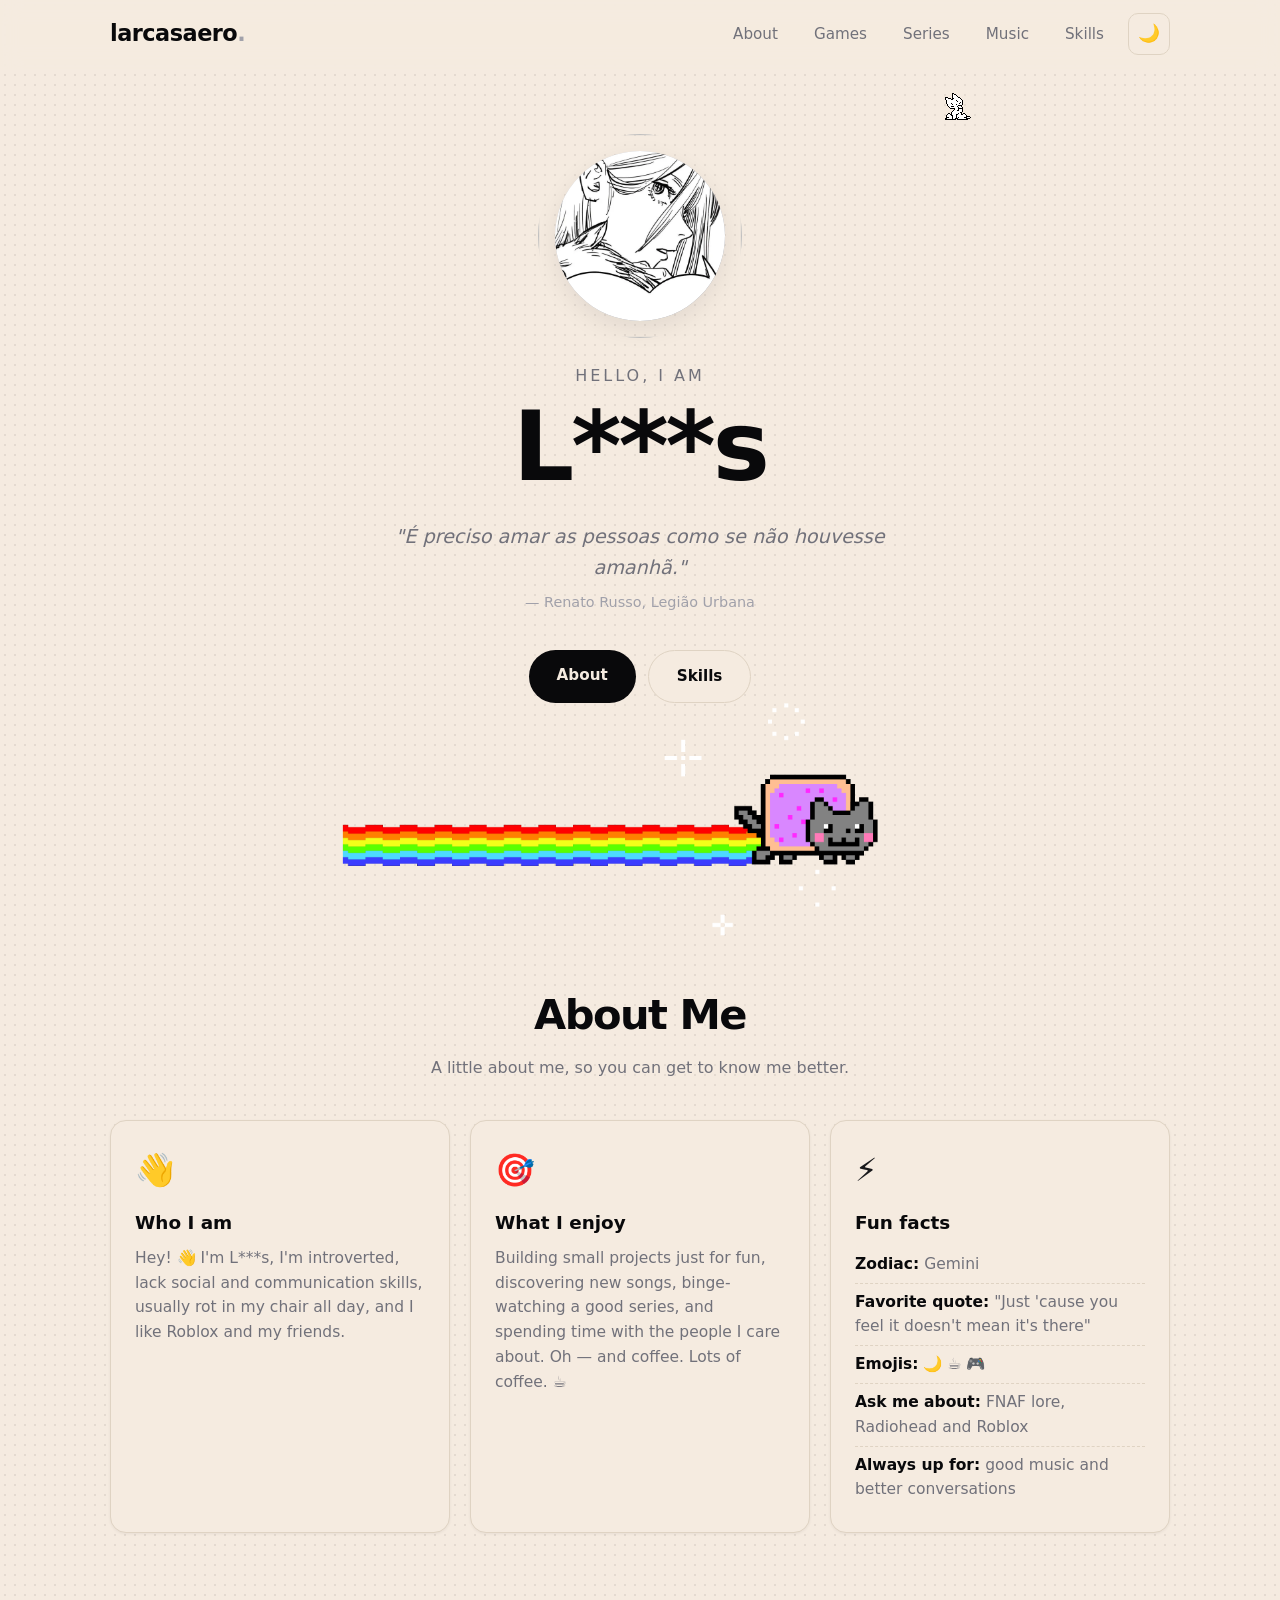
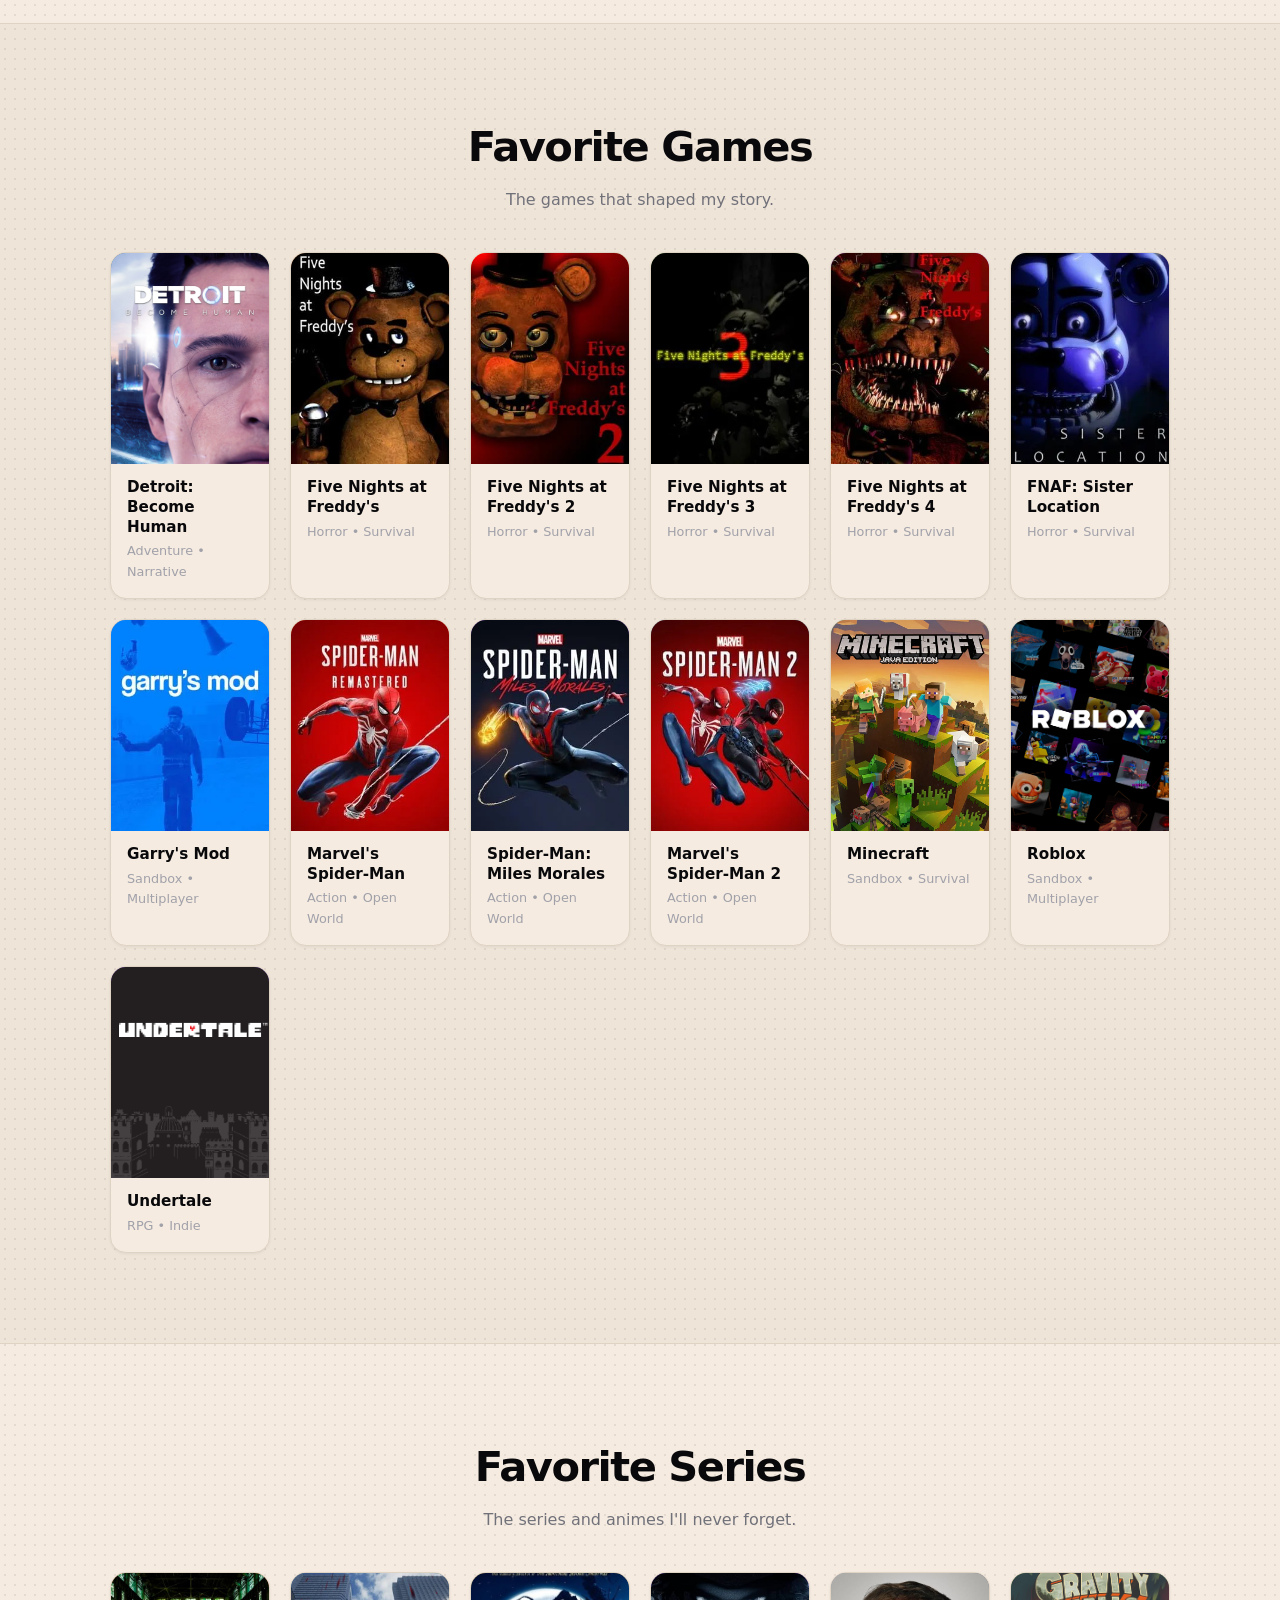
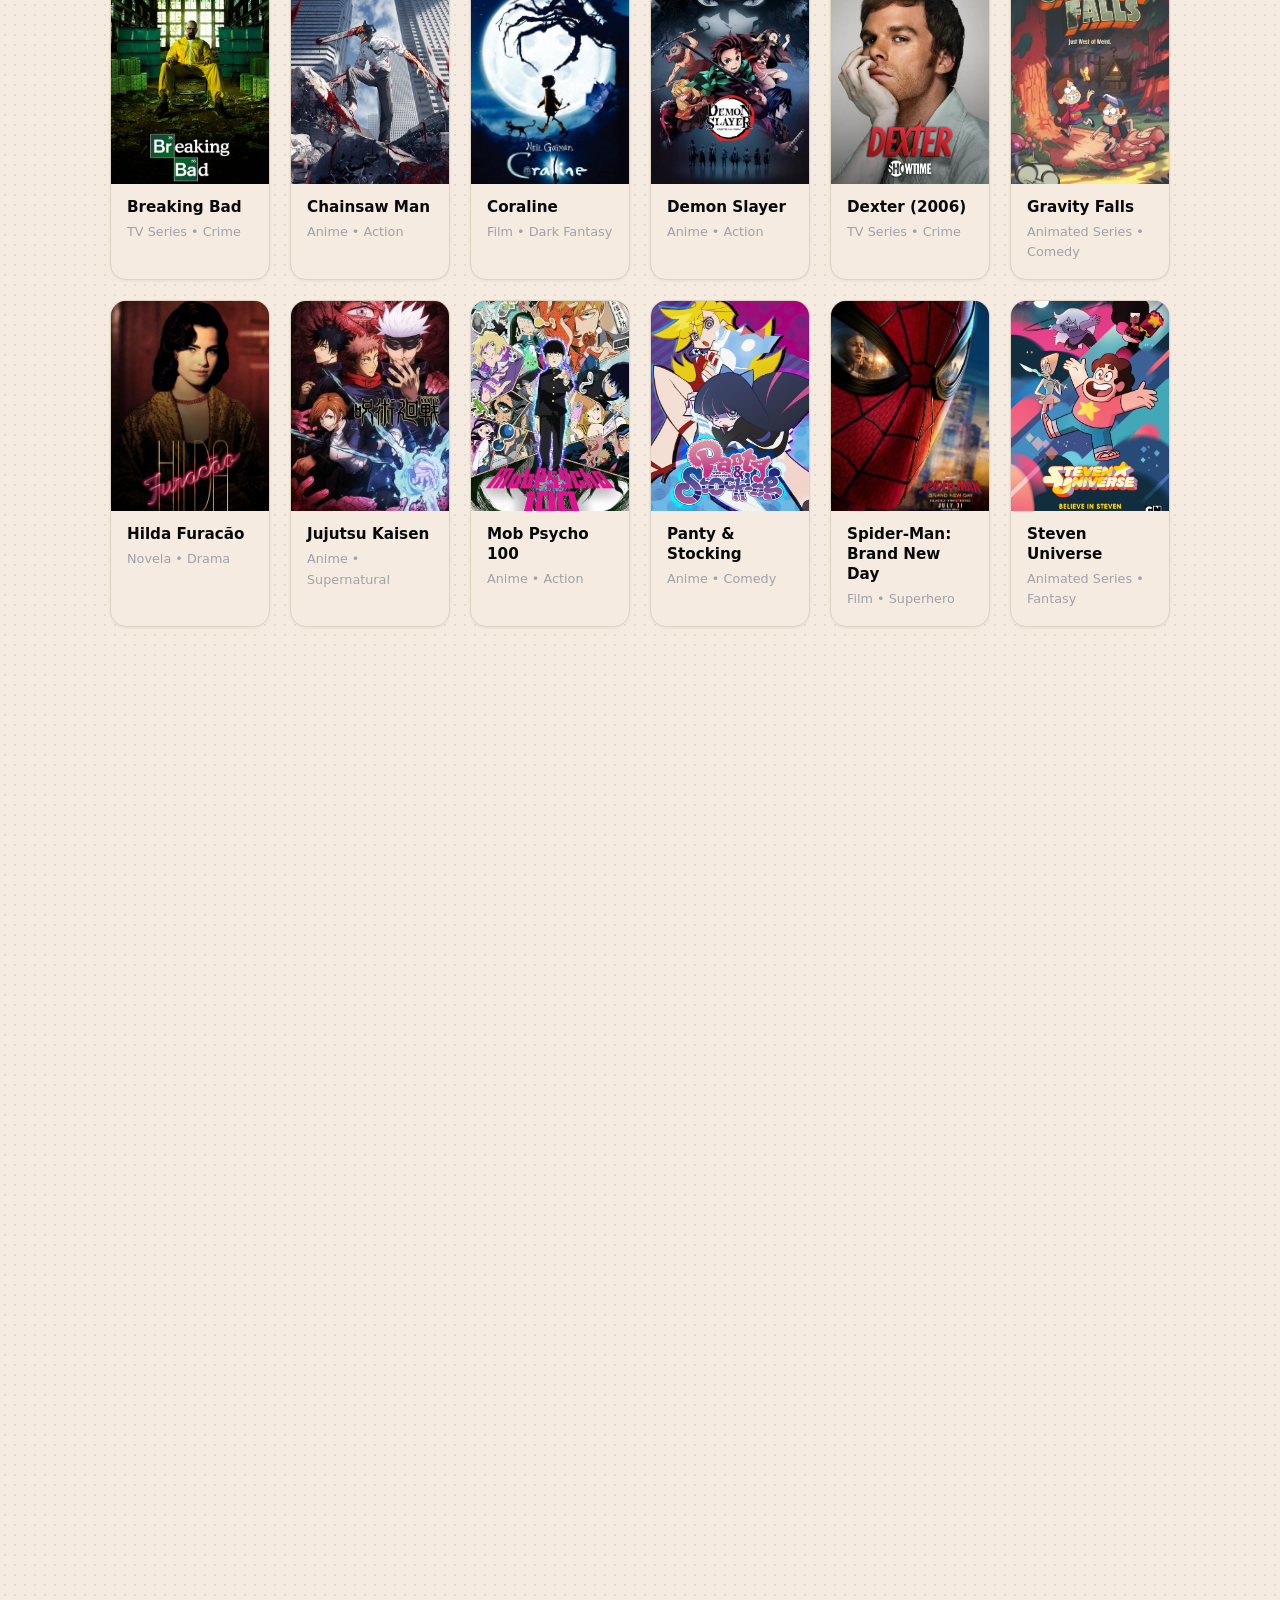
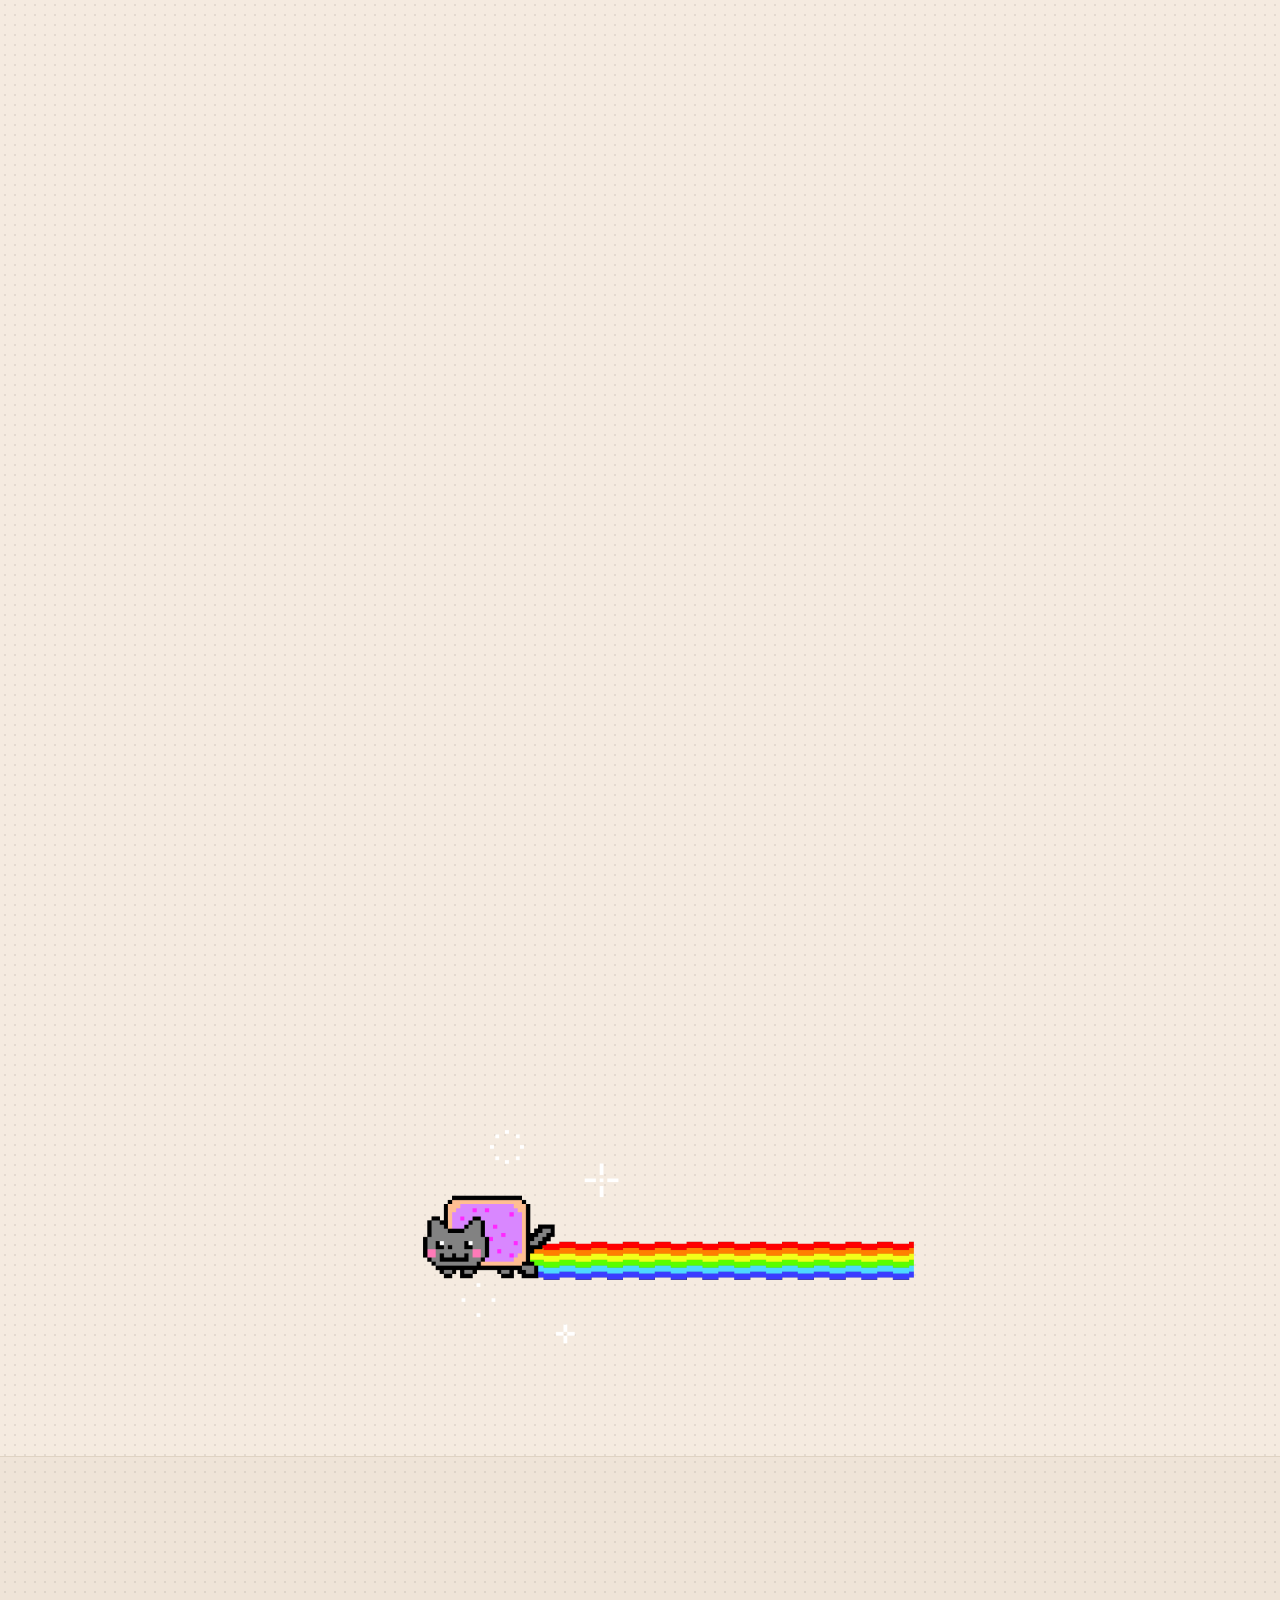
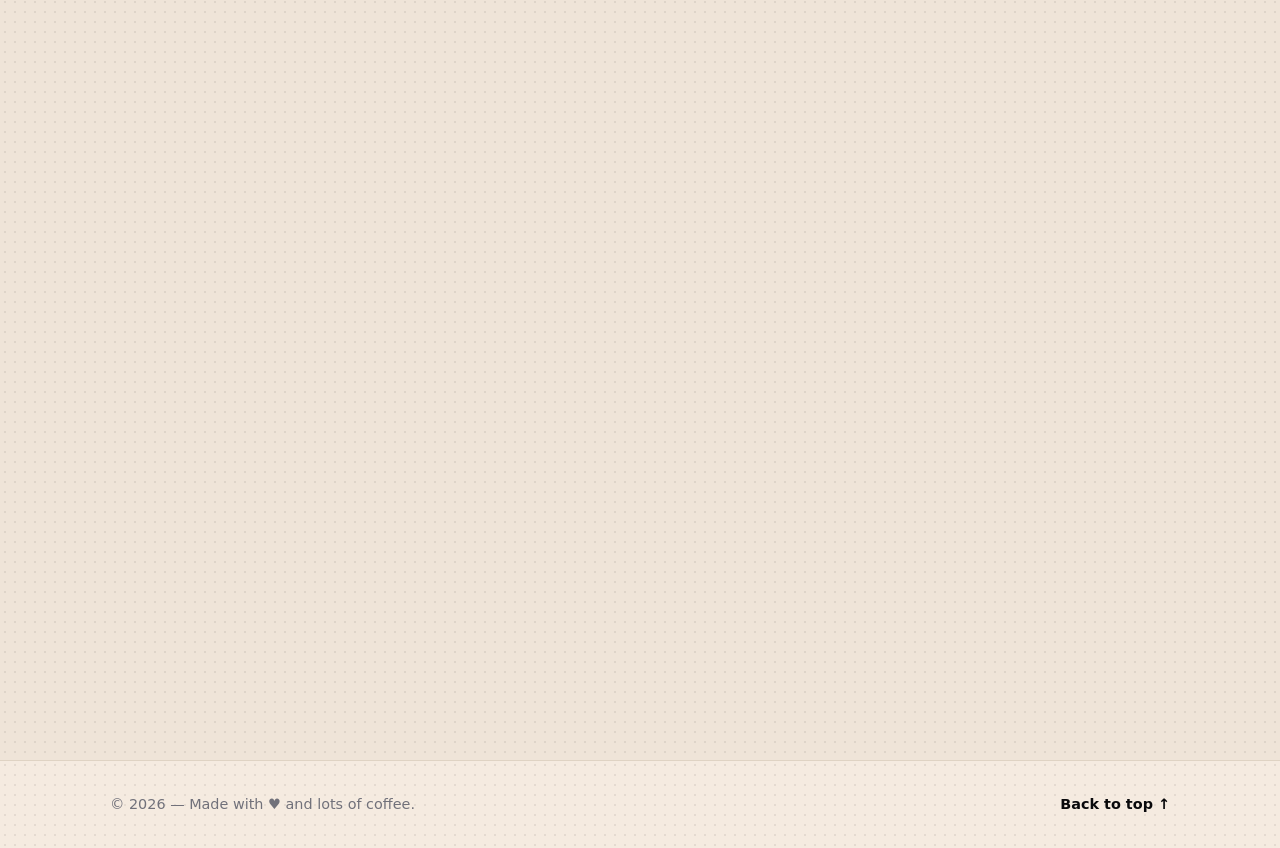
==== commit fb9ef785: "Update print statement from 'Hello' to 'Goodbye'" ====
--- a/index.html
+++ b/index.html
@@ -57,7 +57,7 @@
           <img class="hero__efeito" src="https://cdn.discordapp.com/media/v1/collectibles-shop/1538991167511994549/animated" alt="" aria-hidden="true">
         </div>
         <p class="hero__saudacao">Hello, I am</p>
-        <h1 class="hero__nome">****</h1>
+        <h1 class="hero__nome">L***s</h1>
         <p class="hero__frase">
           "É preciso amar as pessoas como se não houvesse amanhã."
           <span>— Renato Russo, Legião Urbana</span>
@@ -81,10 +81,8 @@
             <div class="sobre__avatar">👋</div>
             <h3>Who I am</h3>
             <p>
-              Hey! 👋 I'm **** — curious, friendly and a little bit chaotic.
-              I love games, music and technology, and once a topic grabs me,
-              I could talk about it for hours. This site is my little corner
-              of the internet to get to know me better. 💛
+              Hey! 👋 I'm L***s, I'm introverted, lack social and communication skills,
+              usually rot in my chair all day, and I like Roblox and my friends.
             </p>
           </div>
 
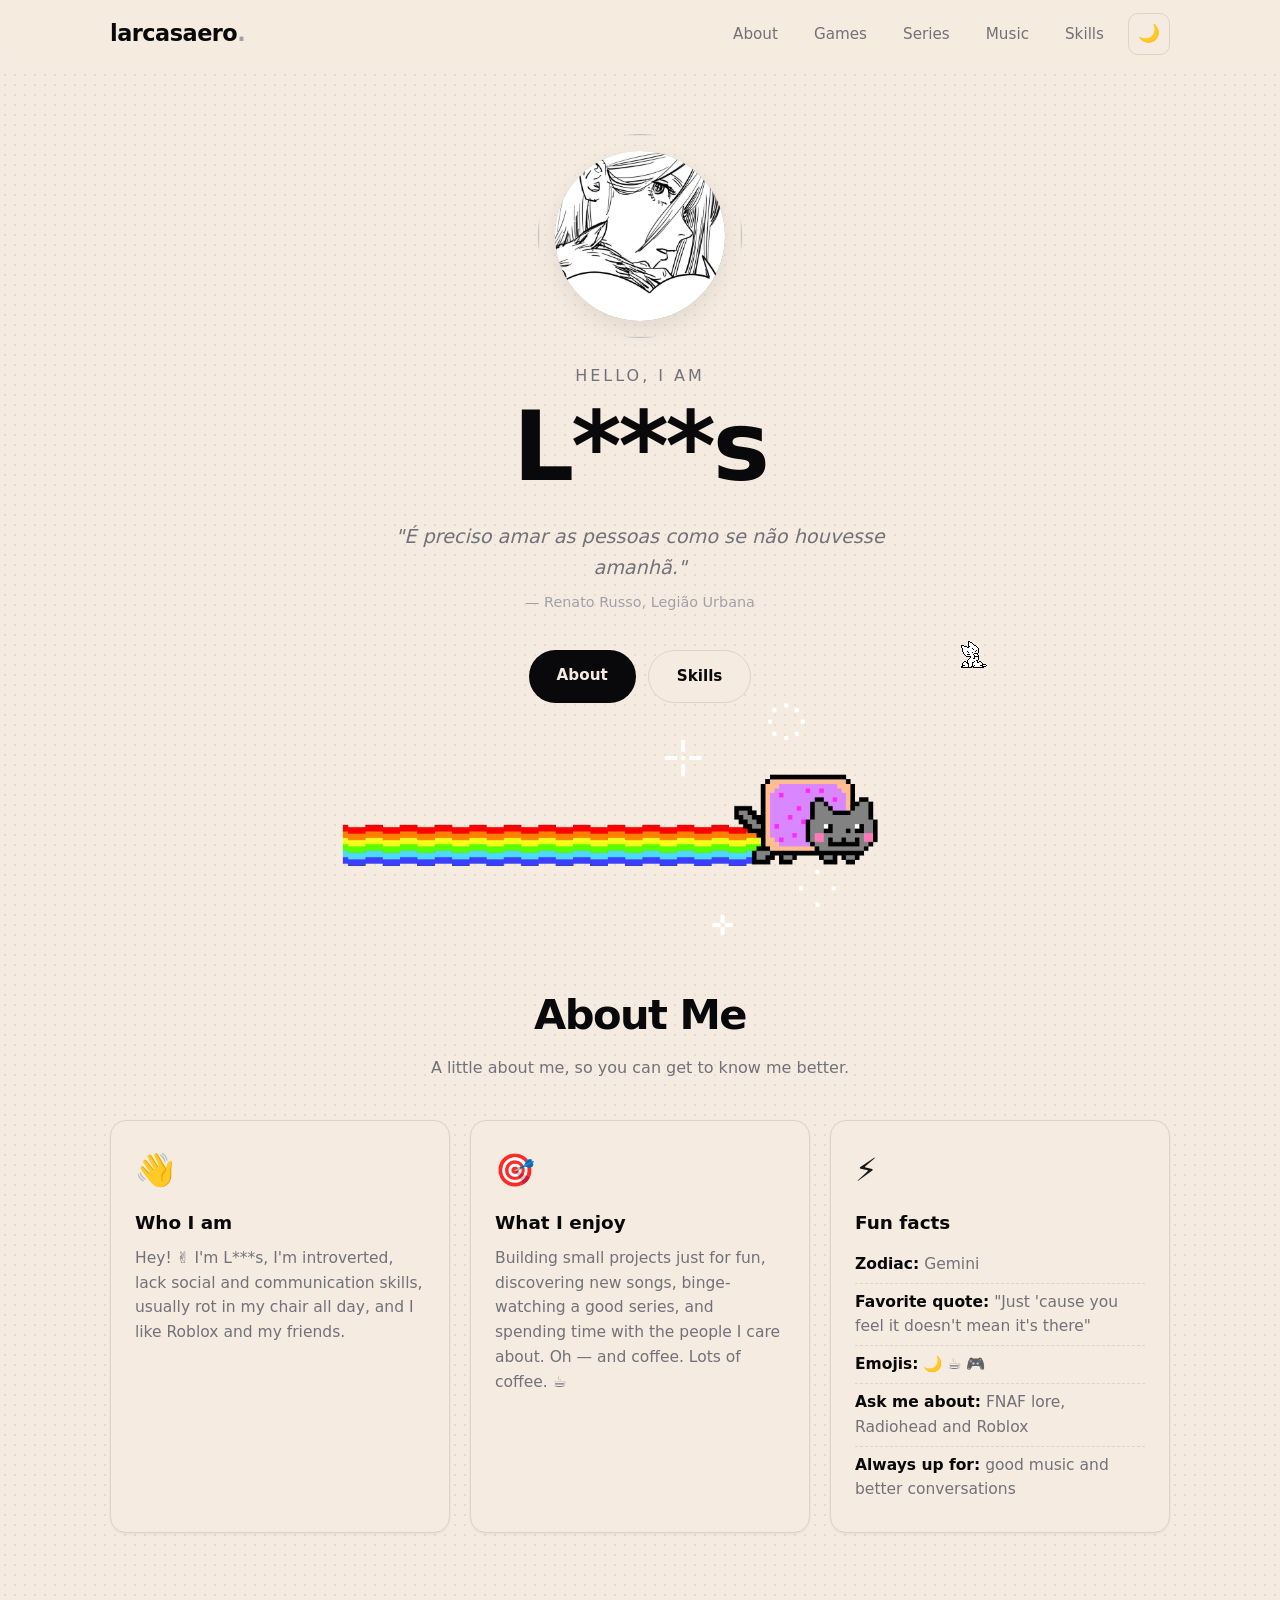
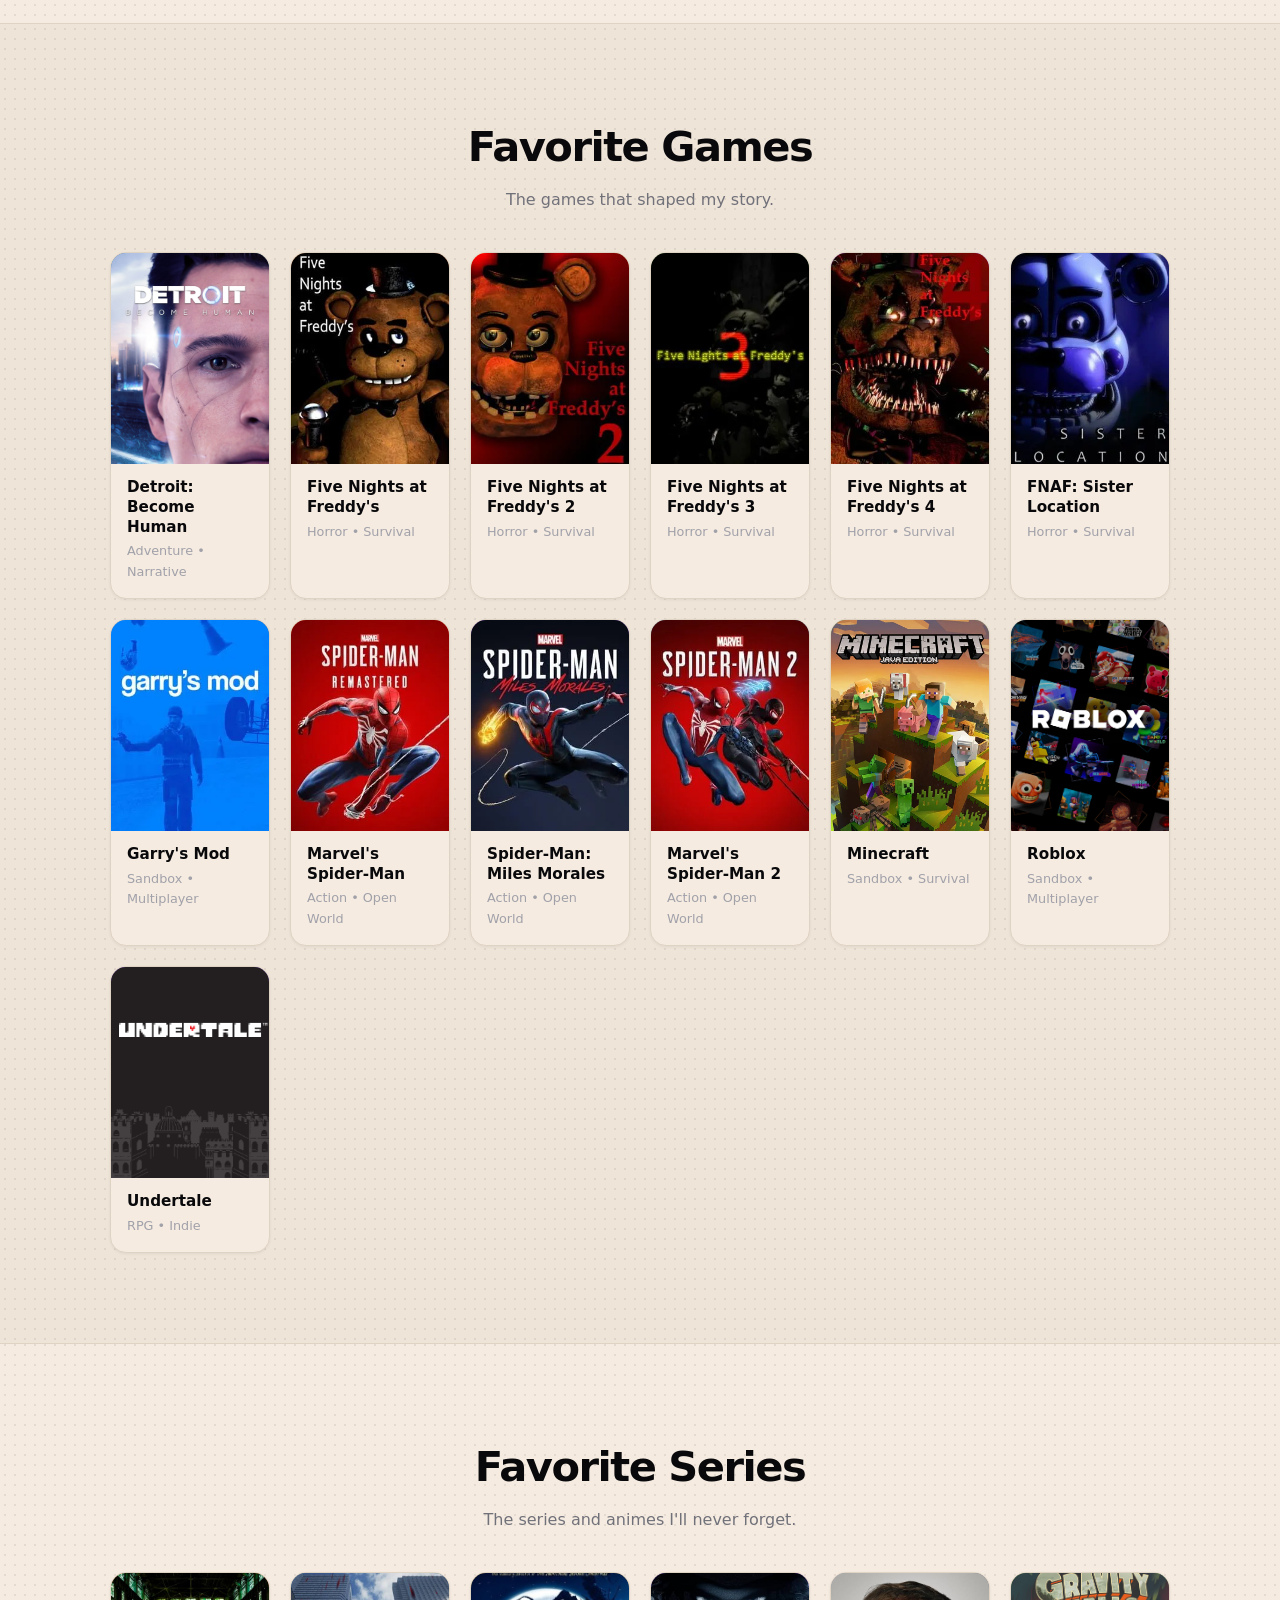
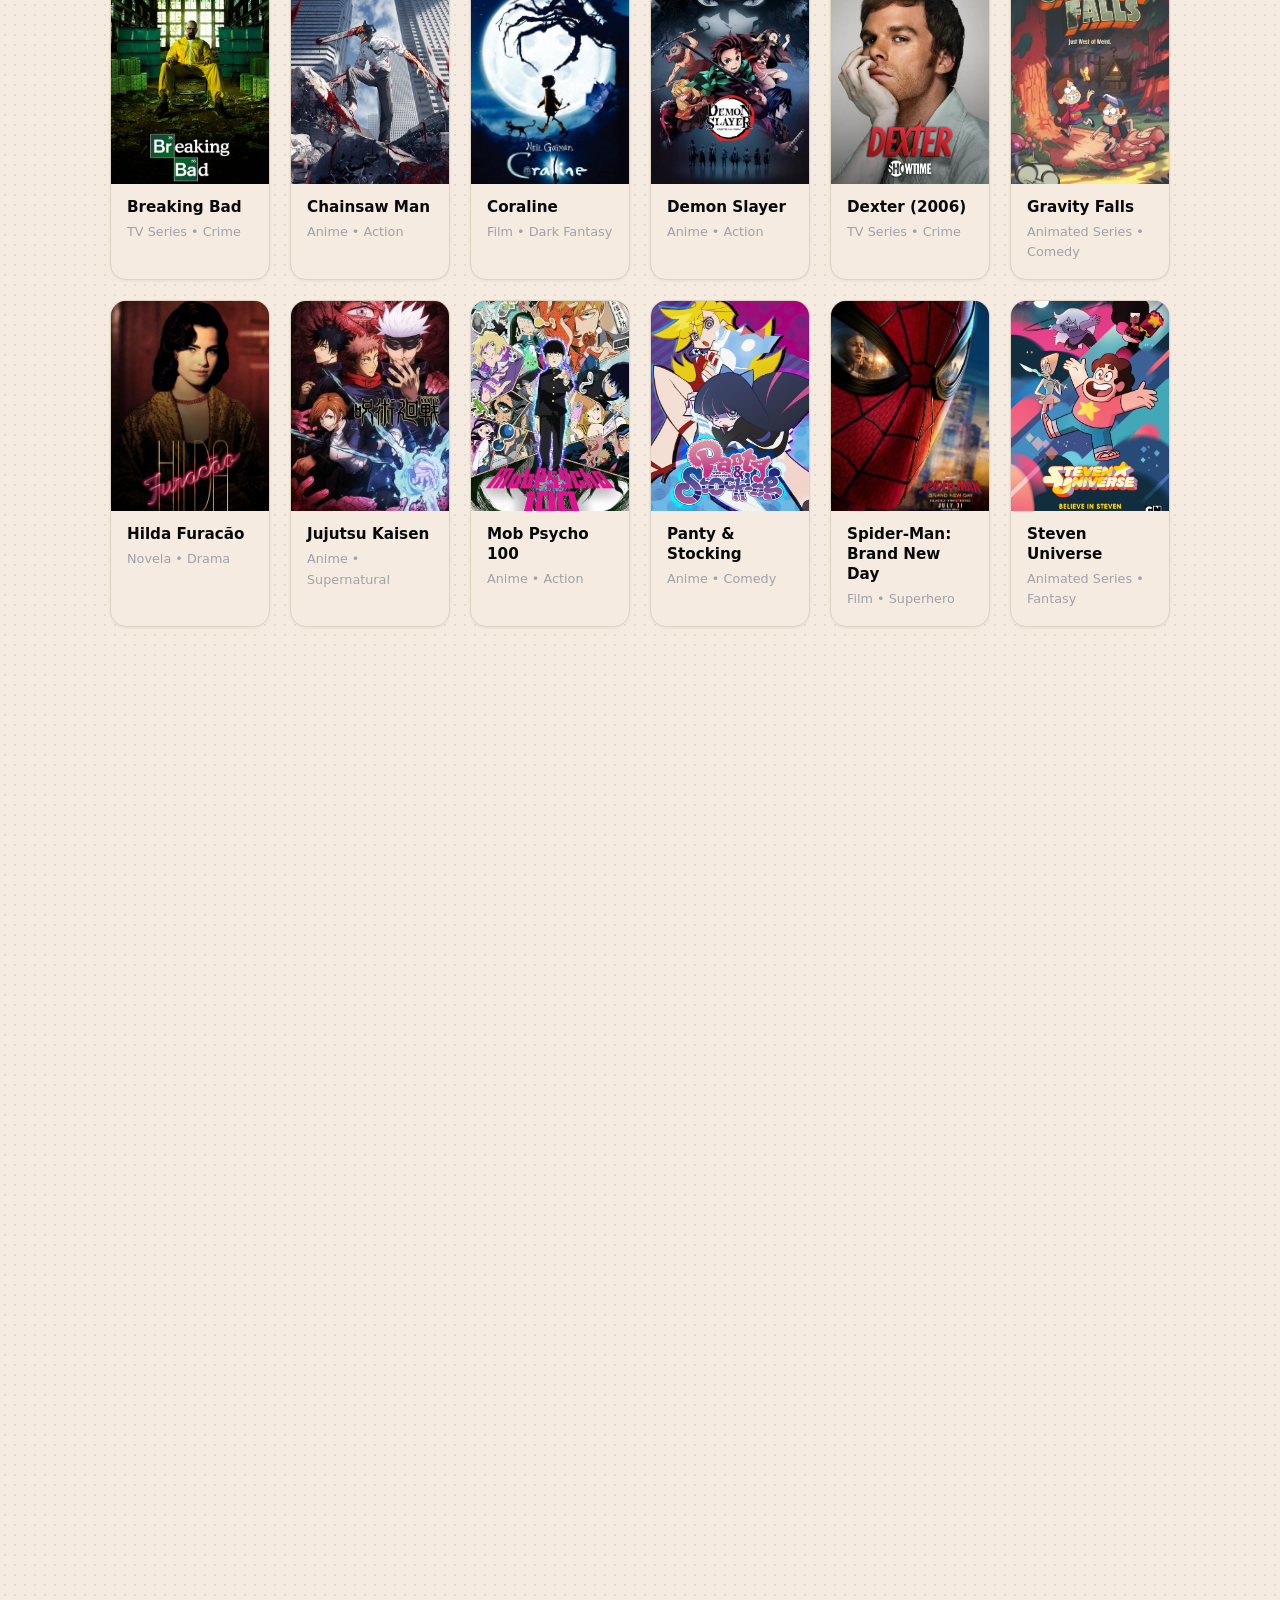
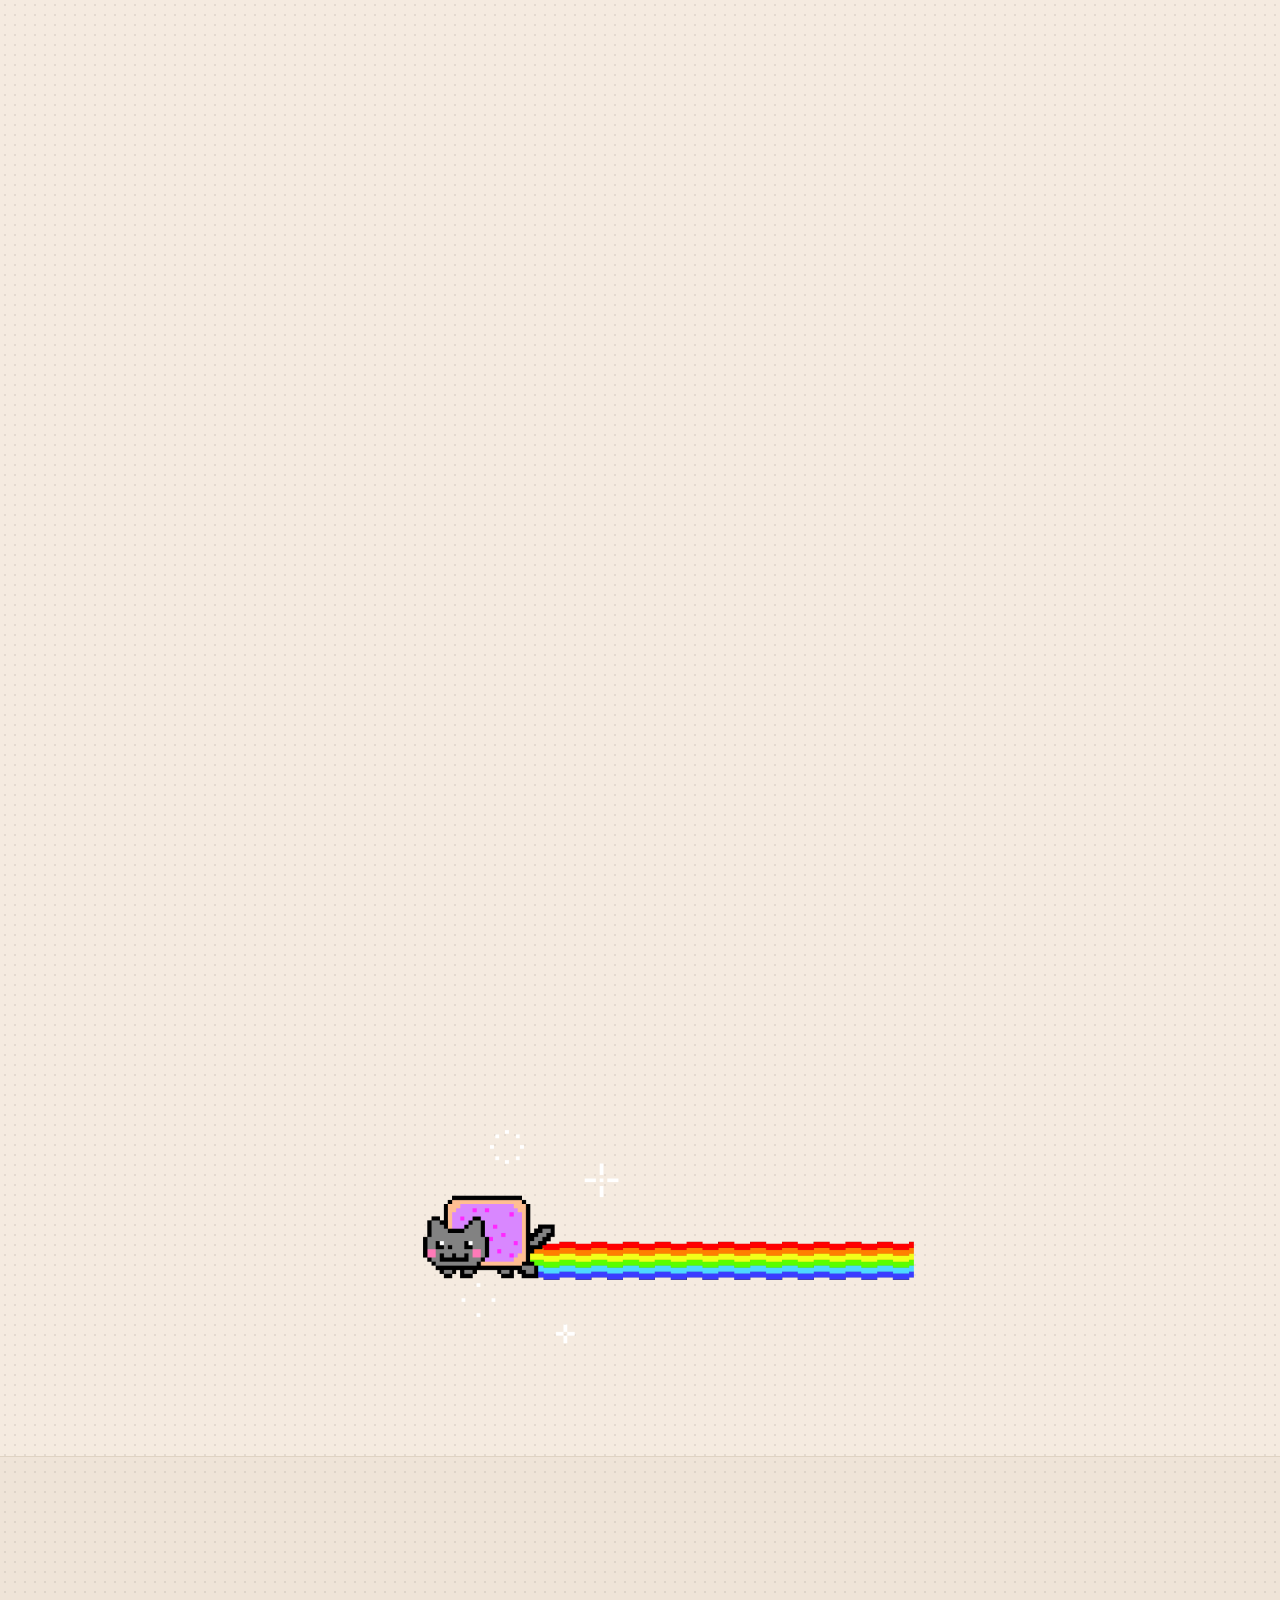
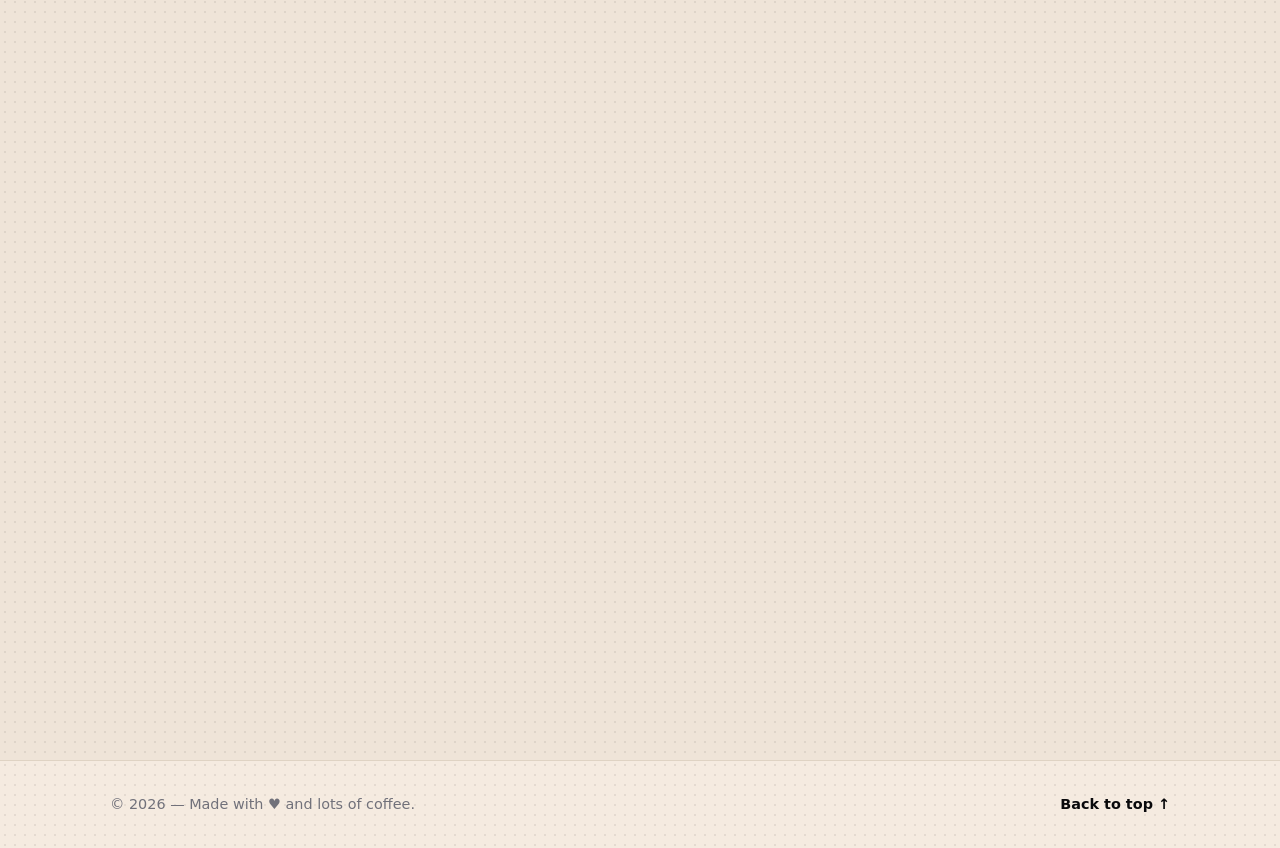
==== commit 7749334b: "textolegal" ====
--- a/index.html
+++ b/index.html
@@ -81,7 +81,7 @@
             <div class="sobre__avatar">👋</div>
             <h3>Who I am</h3>
             <p>
-              Hey! 👋 I'm L***s, I'm introverted, lack social and communication skills,
+              Hey! ✌️ I'm L***s, I'm introverted, lack social and communication skills,
               usually rot in my chair all day, and I like Roblox and my friends.
             </p>
           </div>
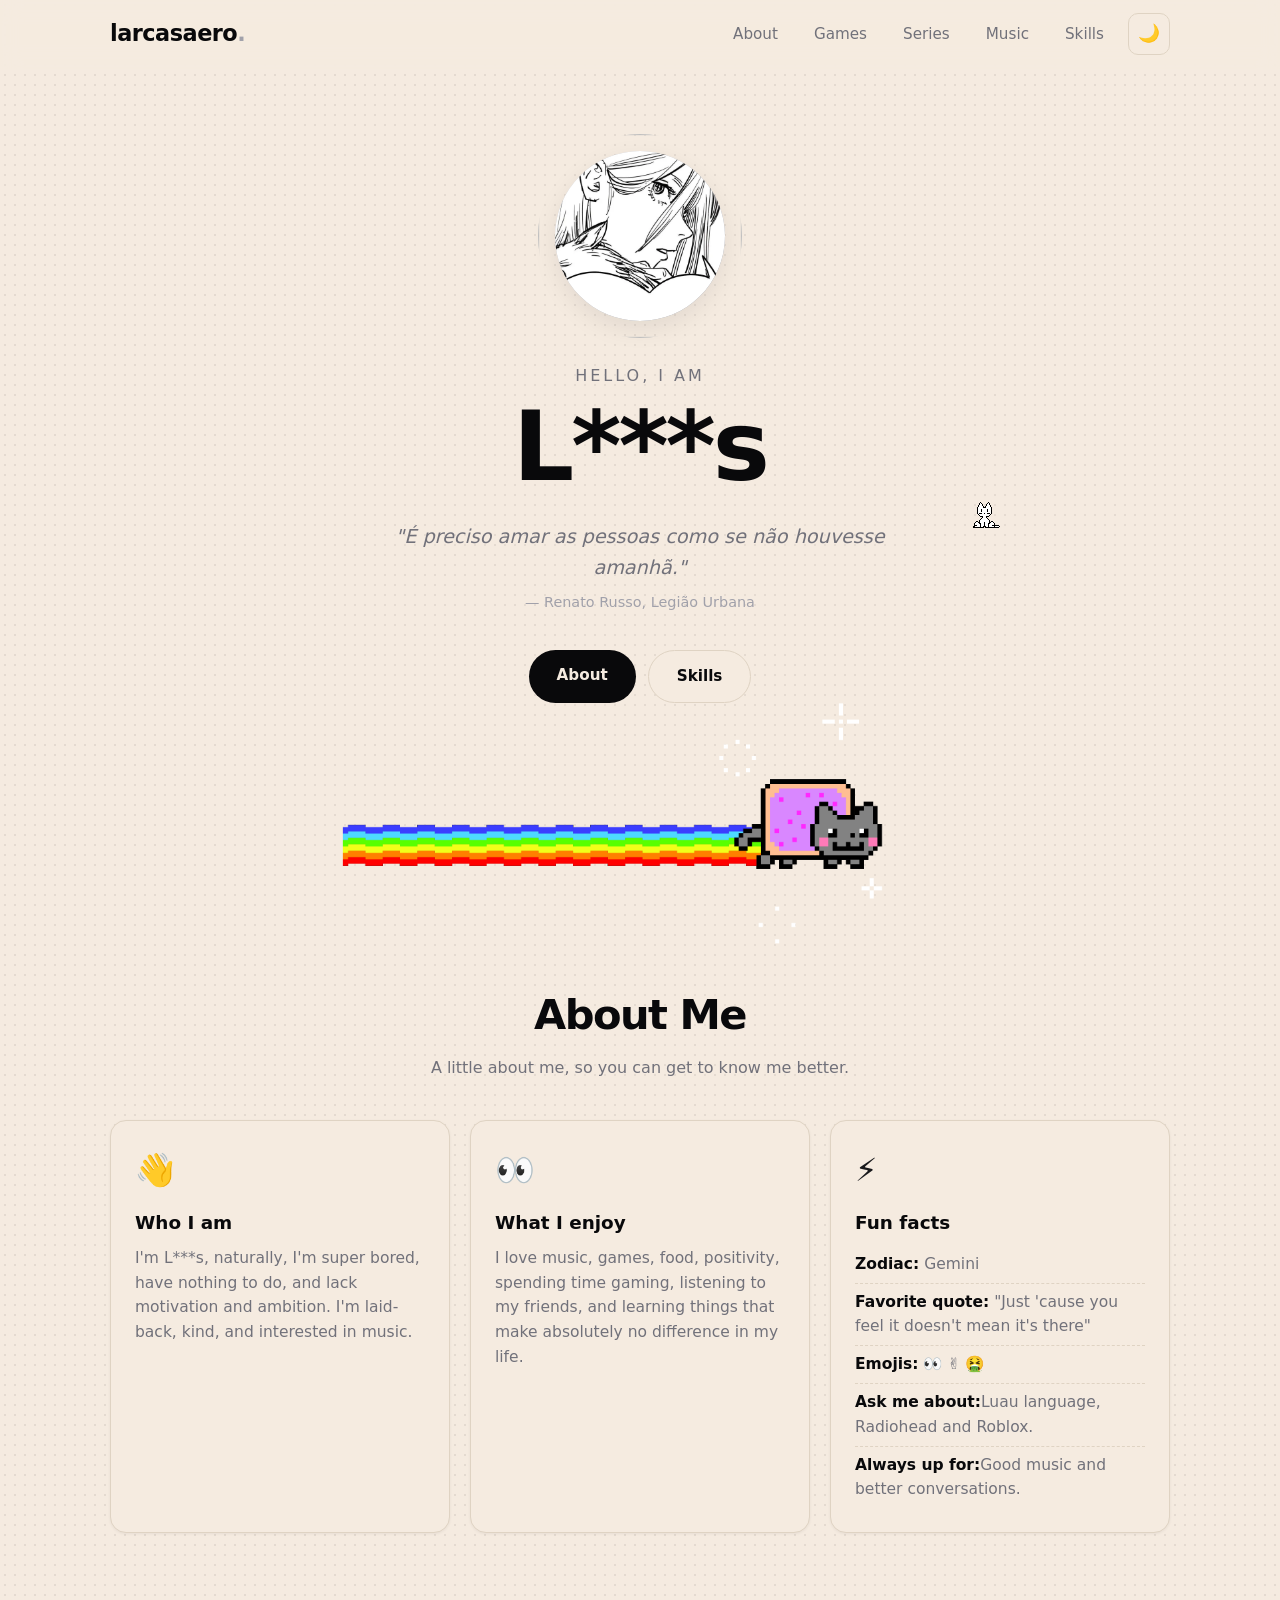
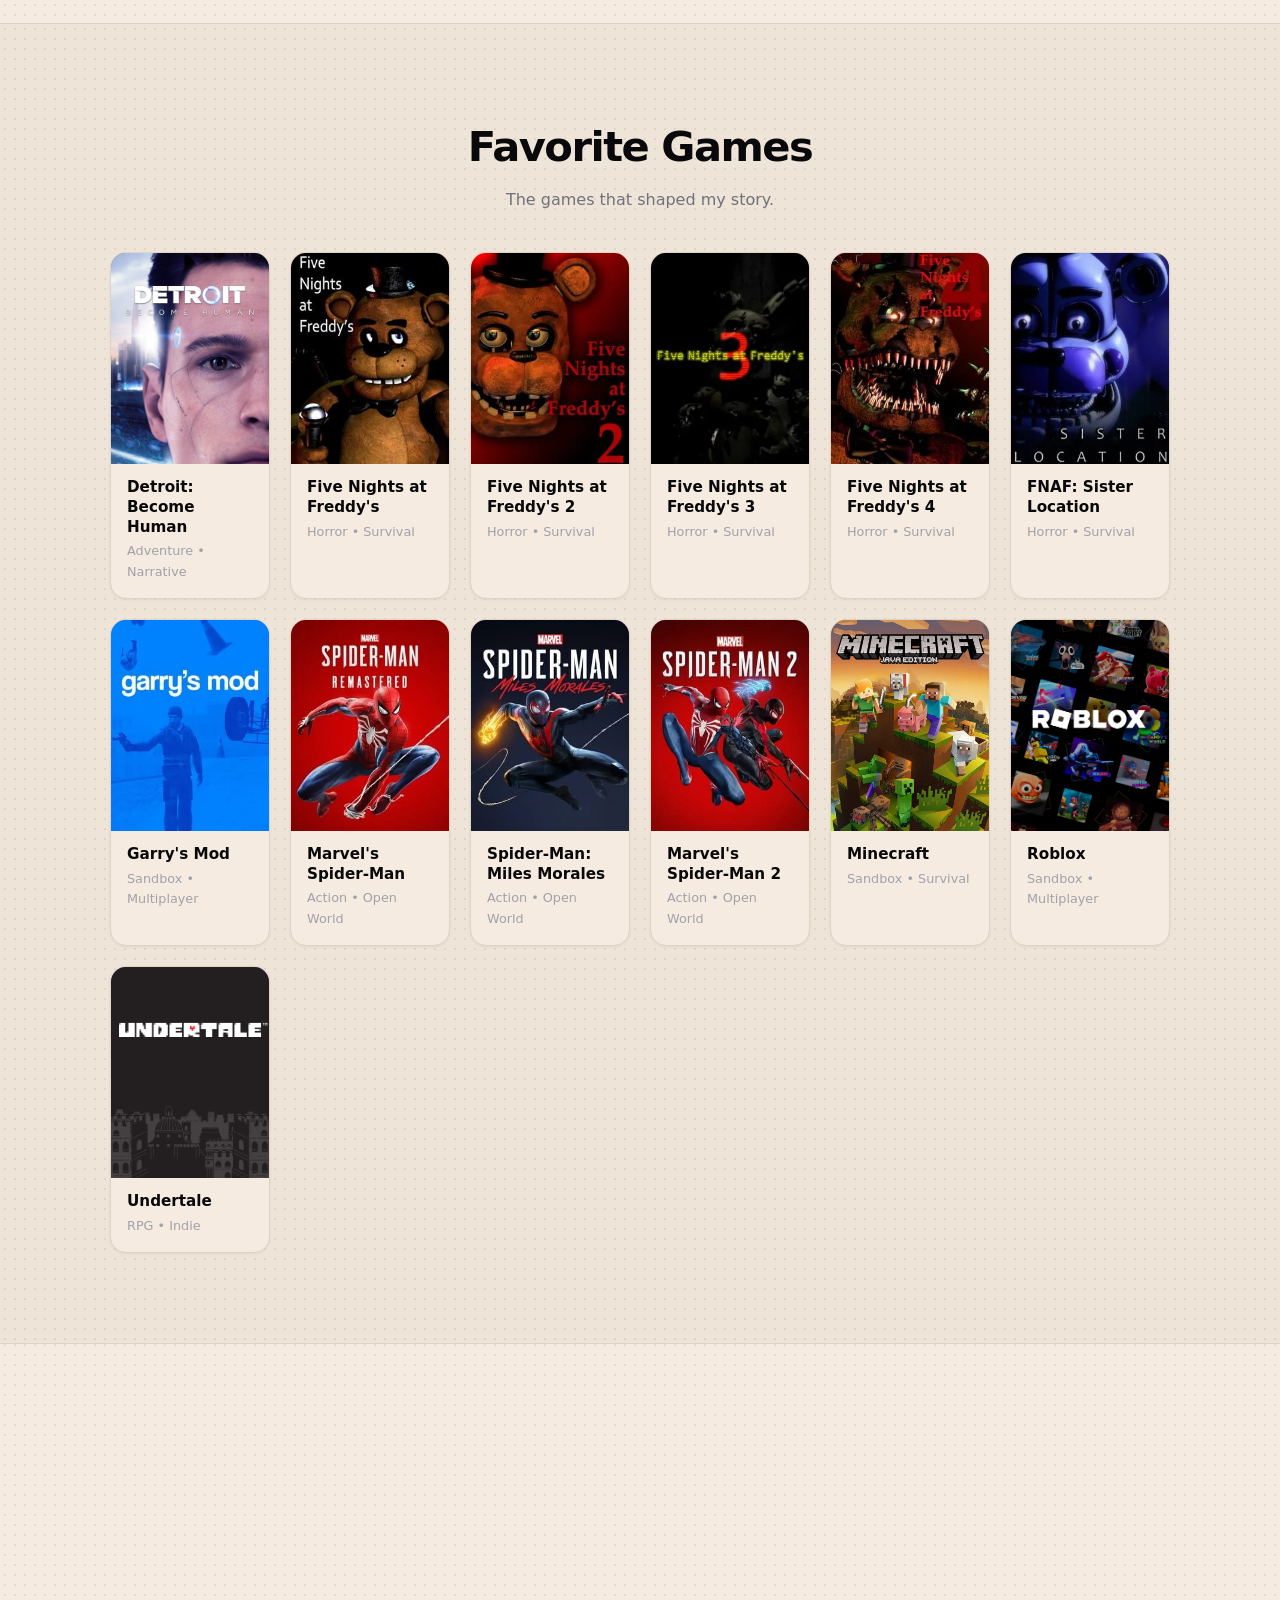
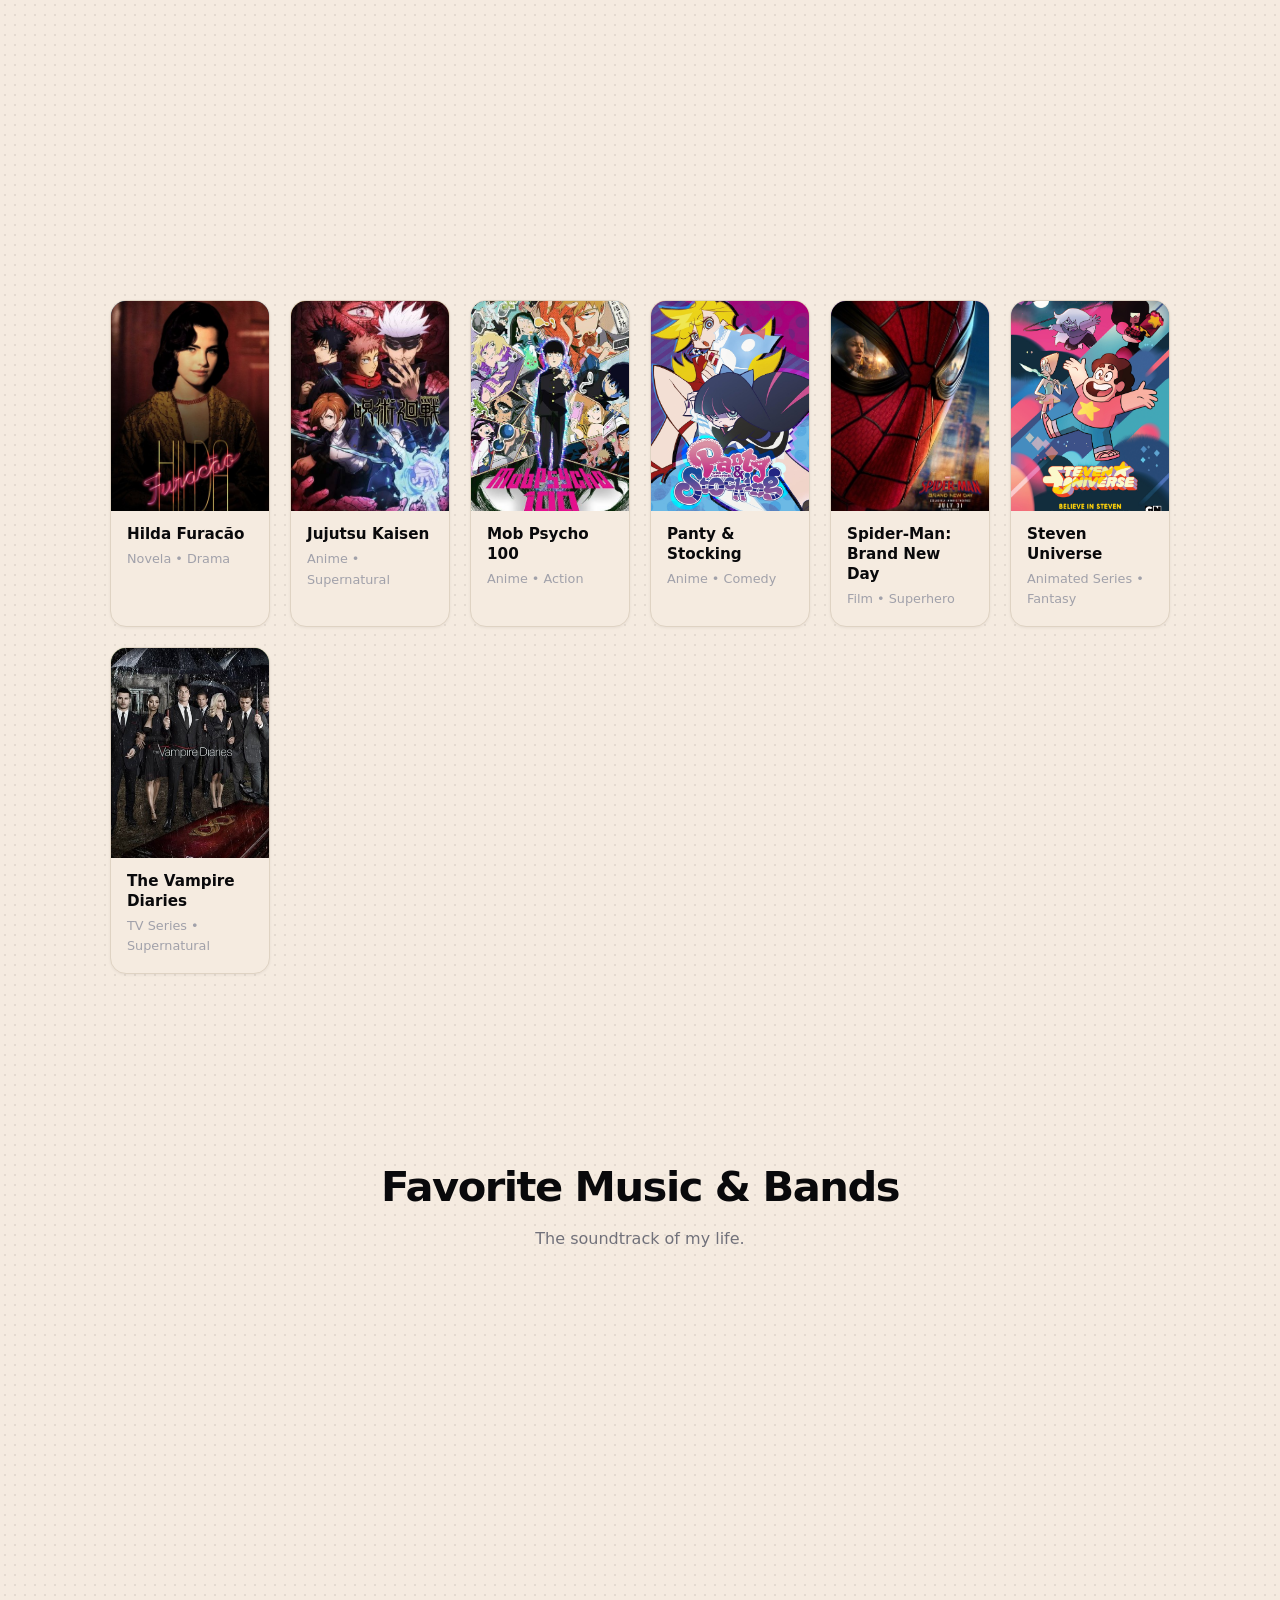
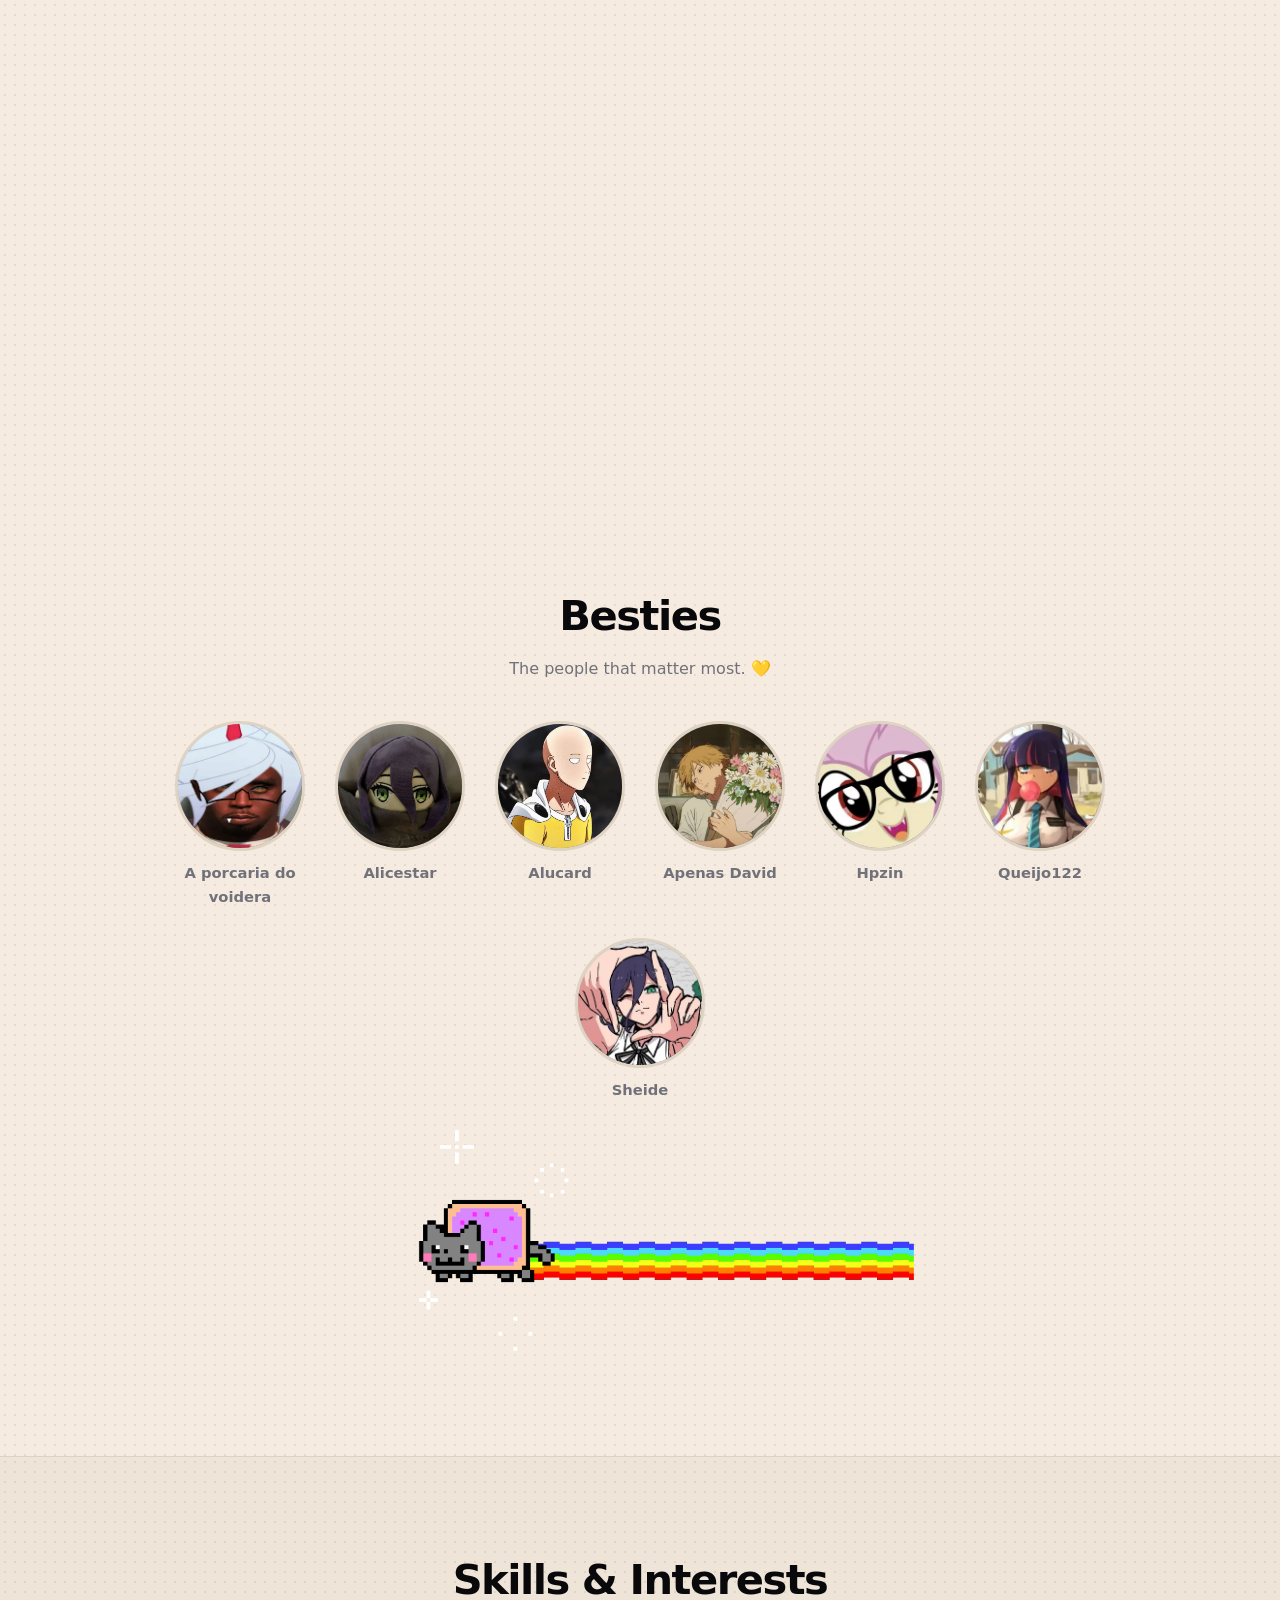
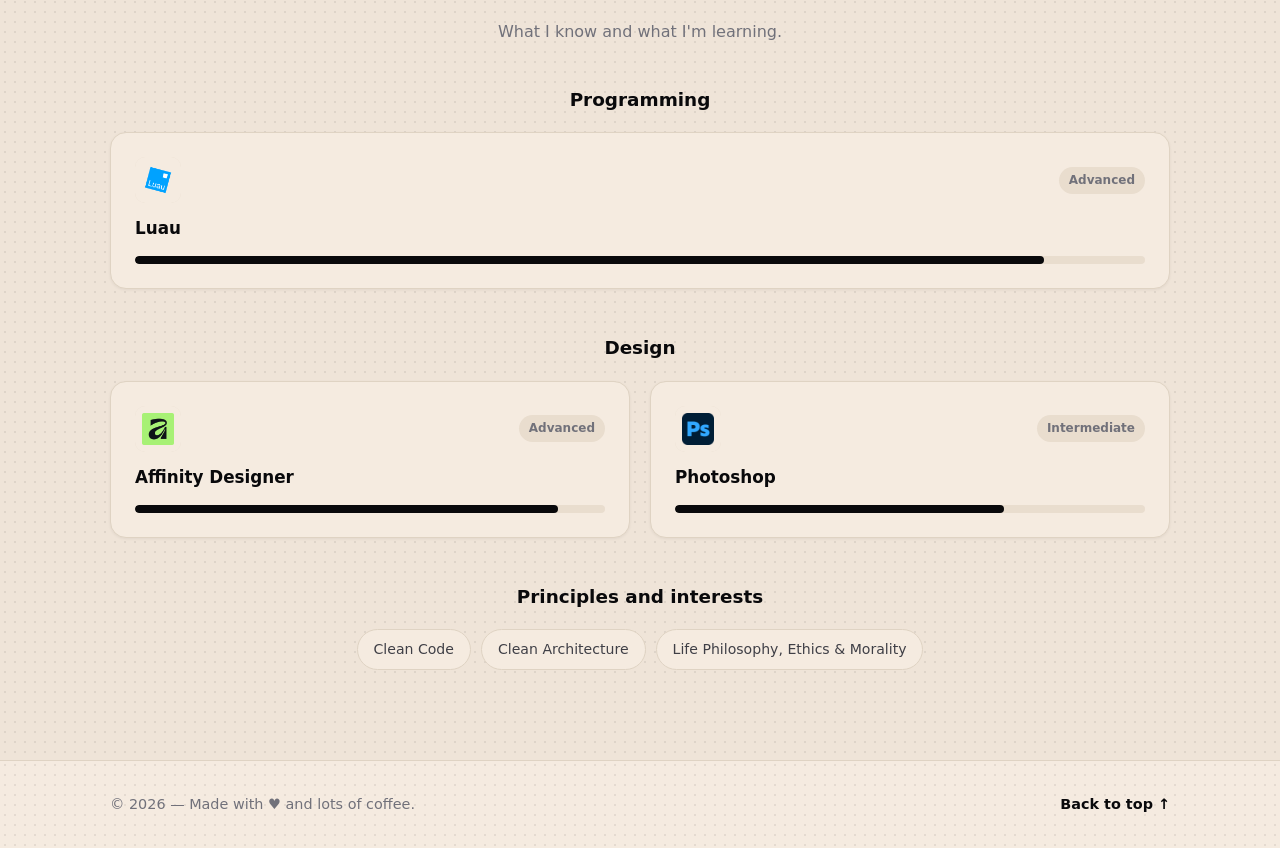
==== commit e07e6e48: "resenhadoscachorropreto" ====
--- a/index.html
+++ b/index.html
@@ -81,18 +81,17 @@
             <div class="sobre__avatar">👋</div>
             <h3>Who I am</h3>
             <p>
-              Hey! ✌️ I'm L***s, I'm introverted, lack social and communication skills,
-              usually rot in my chair all day, and I like Roblox and my friends.
+              I'm L***s, naturally, I'm super bored, have nothing to do, and lack motivation and ambition.
+              I'm laid-back, kind, and interested in music.
             </p>
           </div>
 
           <div class="card sobre__card reveal">
-            <div class="sobre__avatar">🎯</div>
+            <div class="sobre__avatar">👀</div>
             <h3>What I enjoy</h3>
             <p>
-              Building small projects just for fun, discovering new songs,
-              binge-watching a good series, and spending time with the people
-              I care about. Oh — and coffee. Lots of coffee. ☕
+             I love music, games, food, positivity, spending time gaming, listening to my friends,
+              and learning things that make absolutely no difference in my life.
             </p>
           </div>
 
@@ -102,9 +101,9 @@
             <ul class="sobre__lista">
               <li><strong>Zodiac:</strong> Gemini</li>
               <li><strong>Favorite quote:</strong> "Just 'cause you feel it doesn't mean it's there"</li>
-              <li><strong>Emojis:</strong> 🌙 ☕ 🎮</li>
-              <li><strong>Ask me about:</strong> FNAF lore, Radiohead and Roblox</li>
-              <li><strong>Always up for:</strong> good music and better conversations</li>
+              <li><strong>Emojis:</strong> 👀 ✌️ 🤮</li>
+              <li><strong>Ask me about:</strong>Luau language, Radiohead and Roblox.</li>
+              <li><strong>Always up for:</strong>Good music and better conversations.</li>
             </ul>
           </div>
         </div>
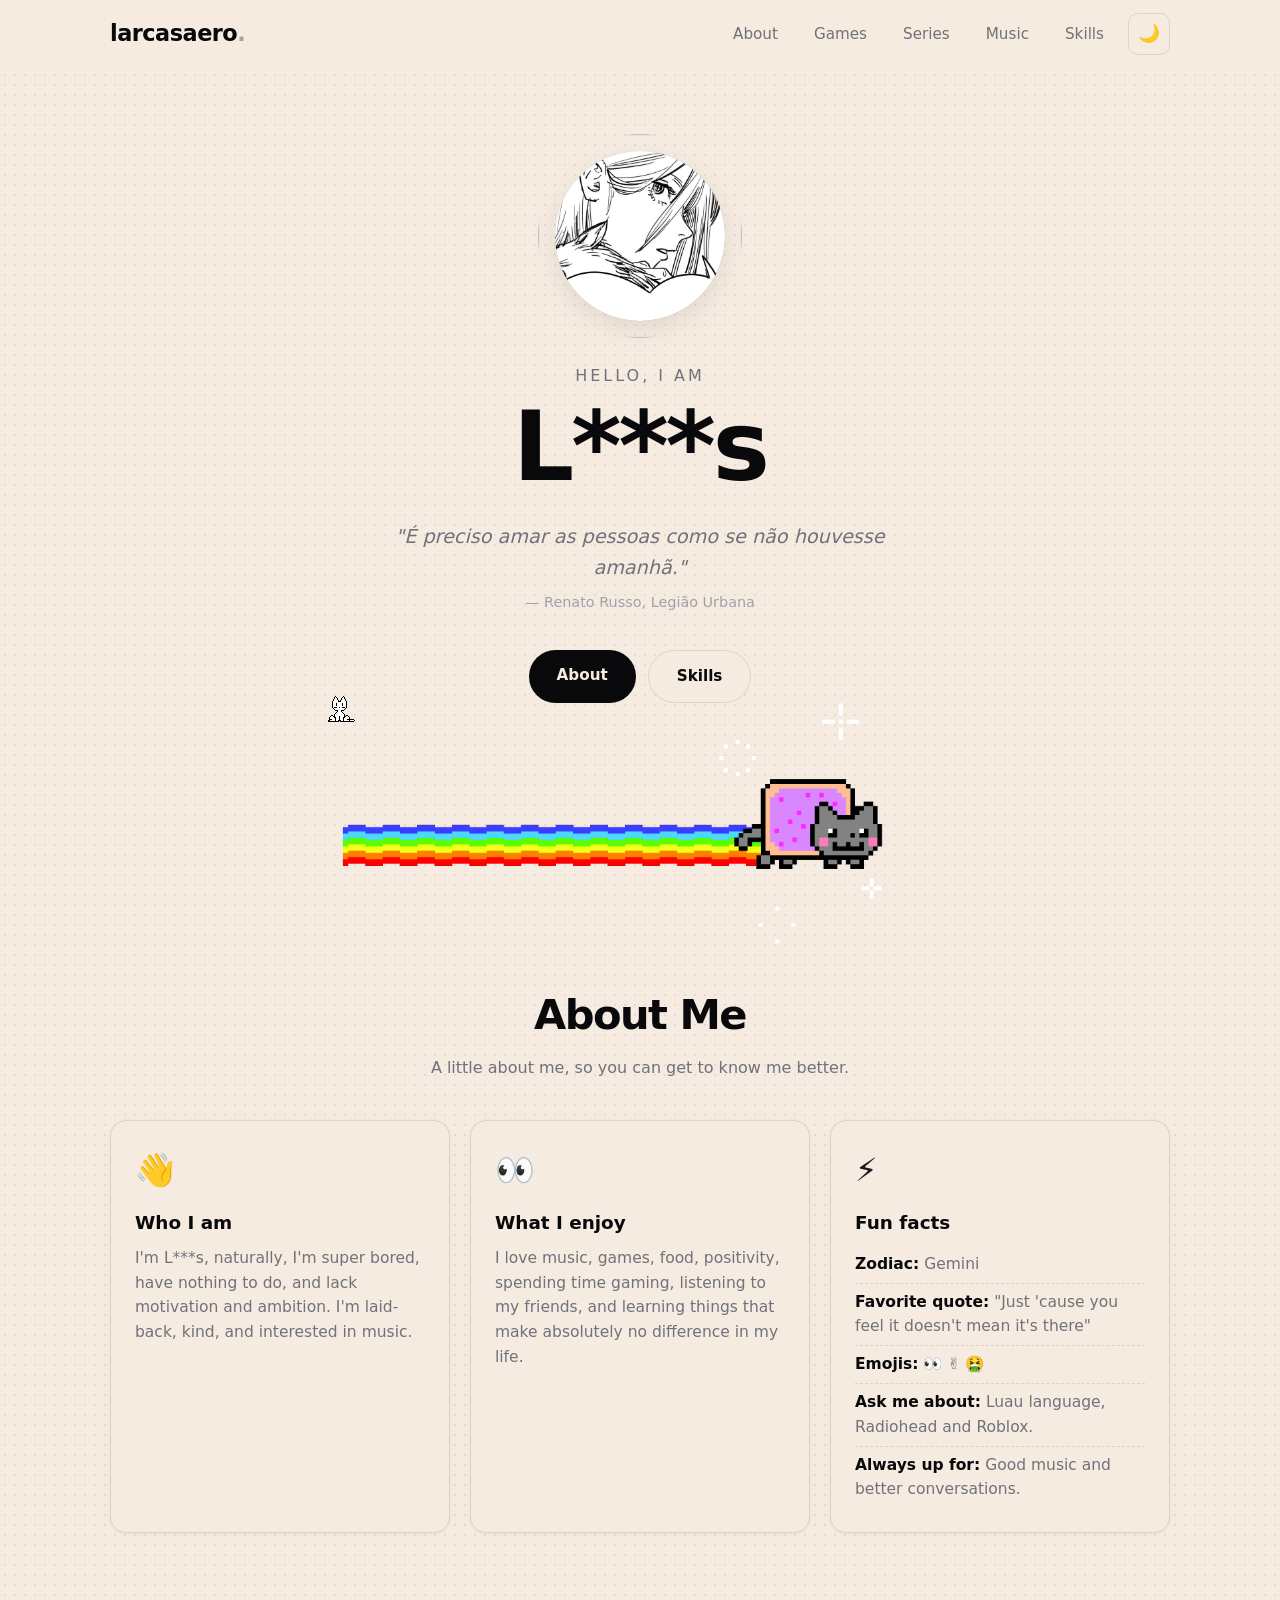
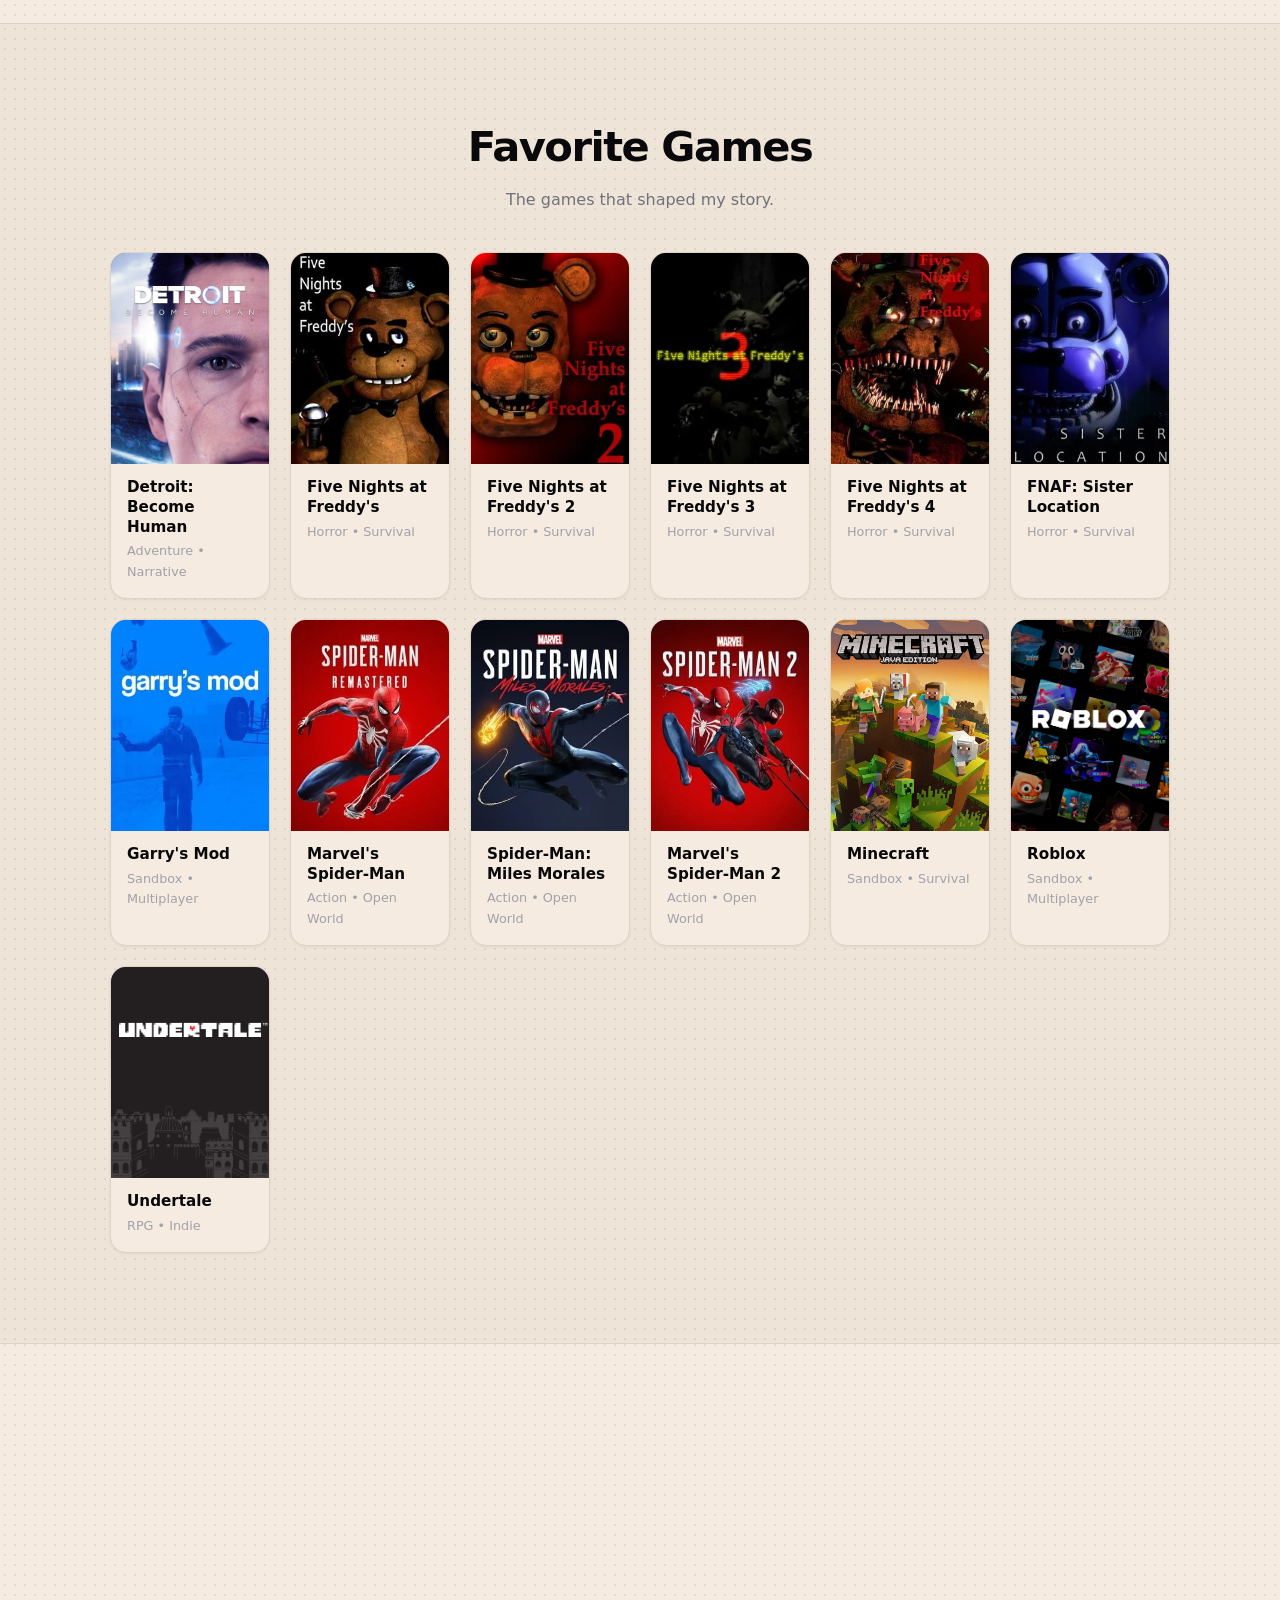
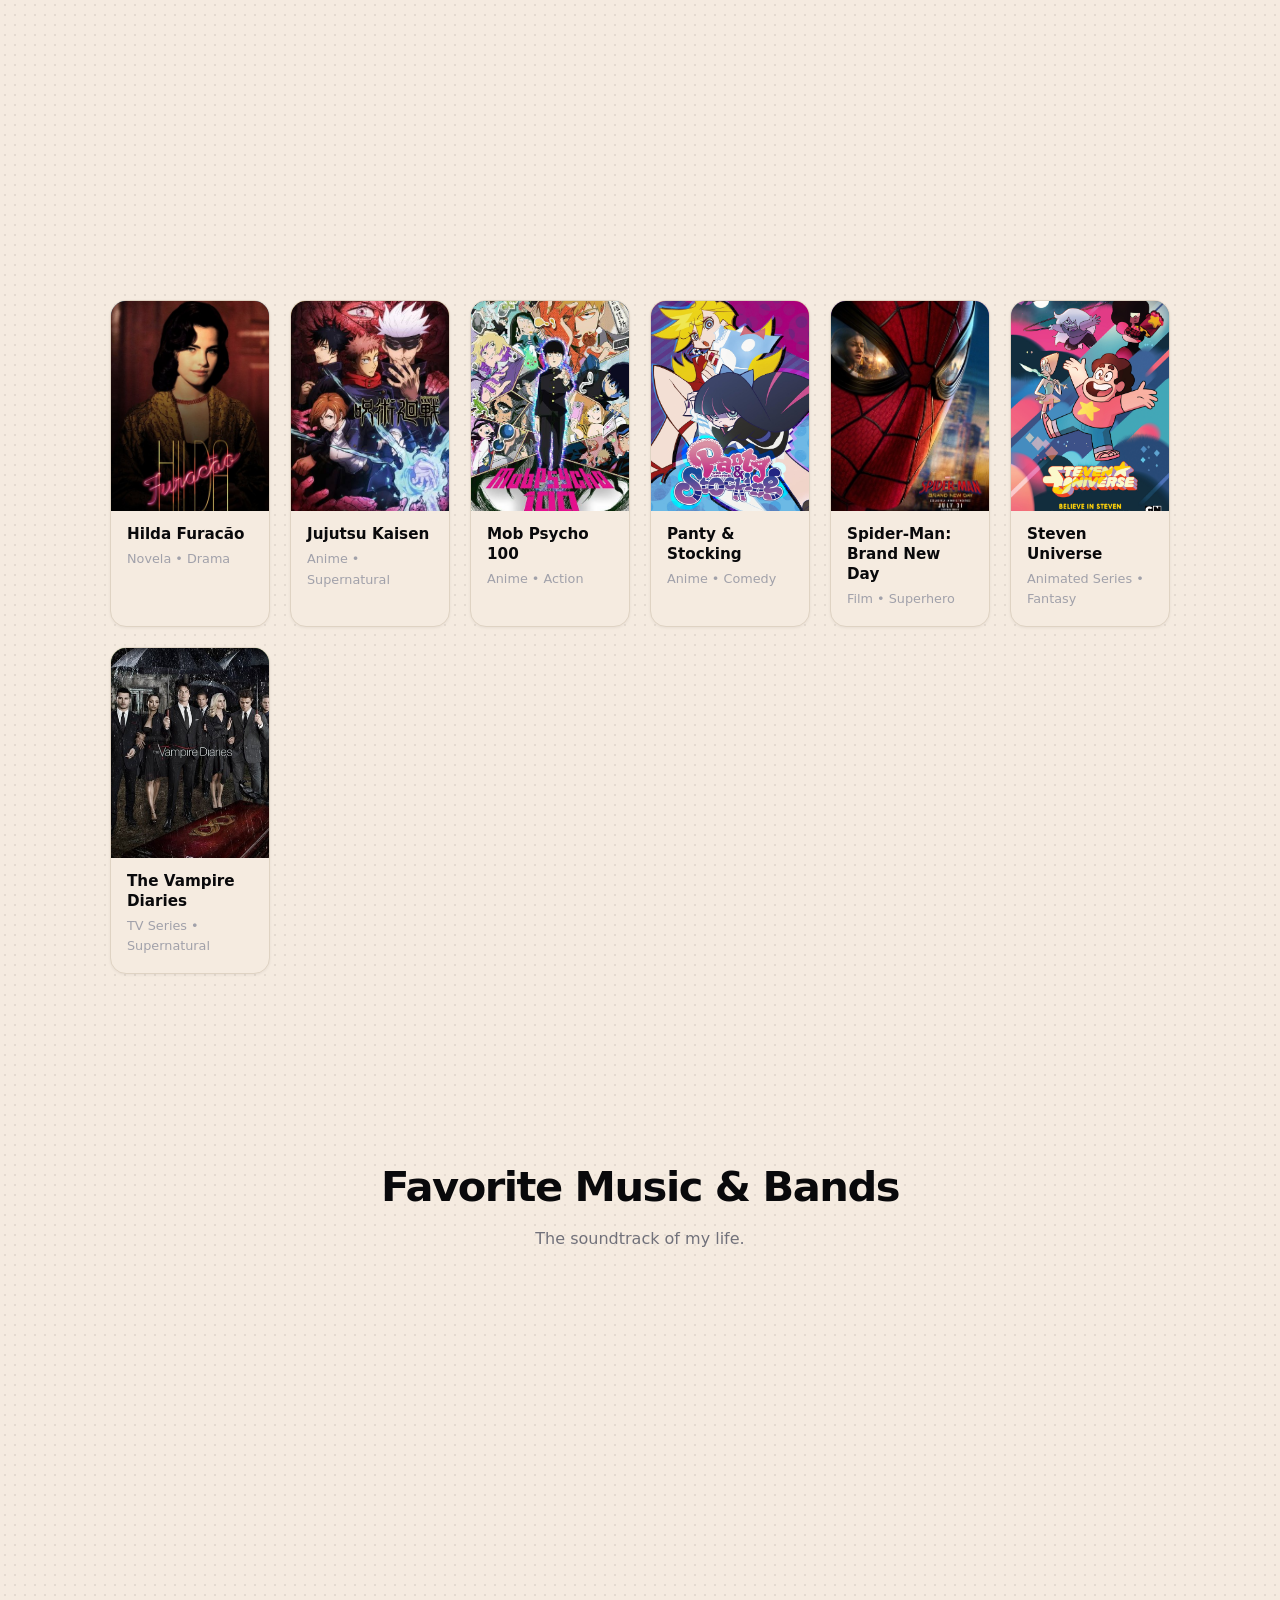
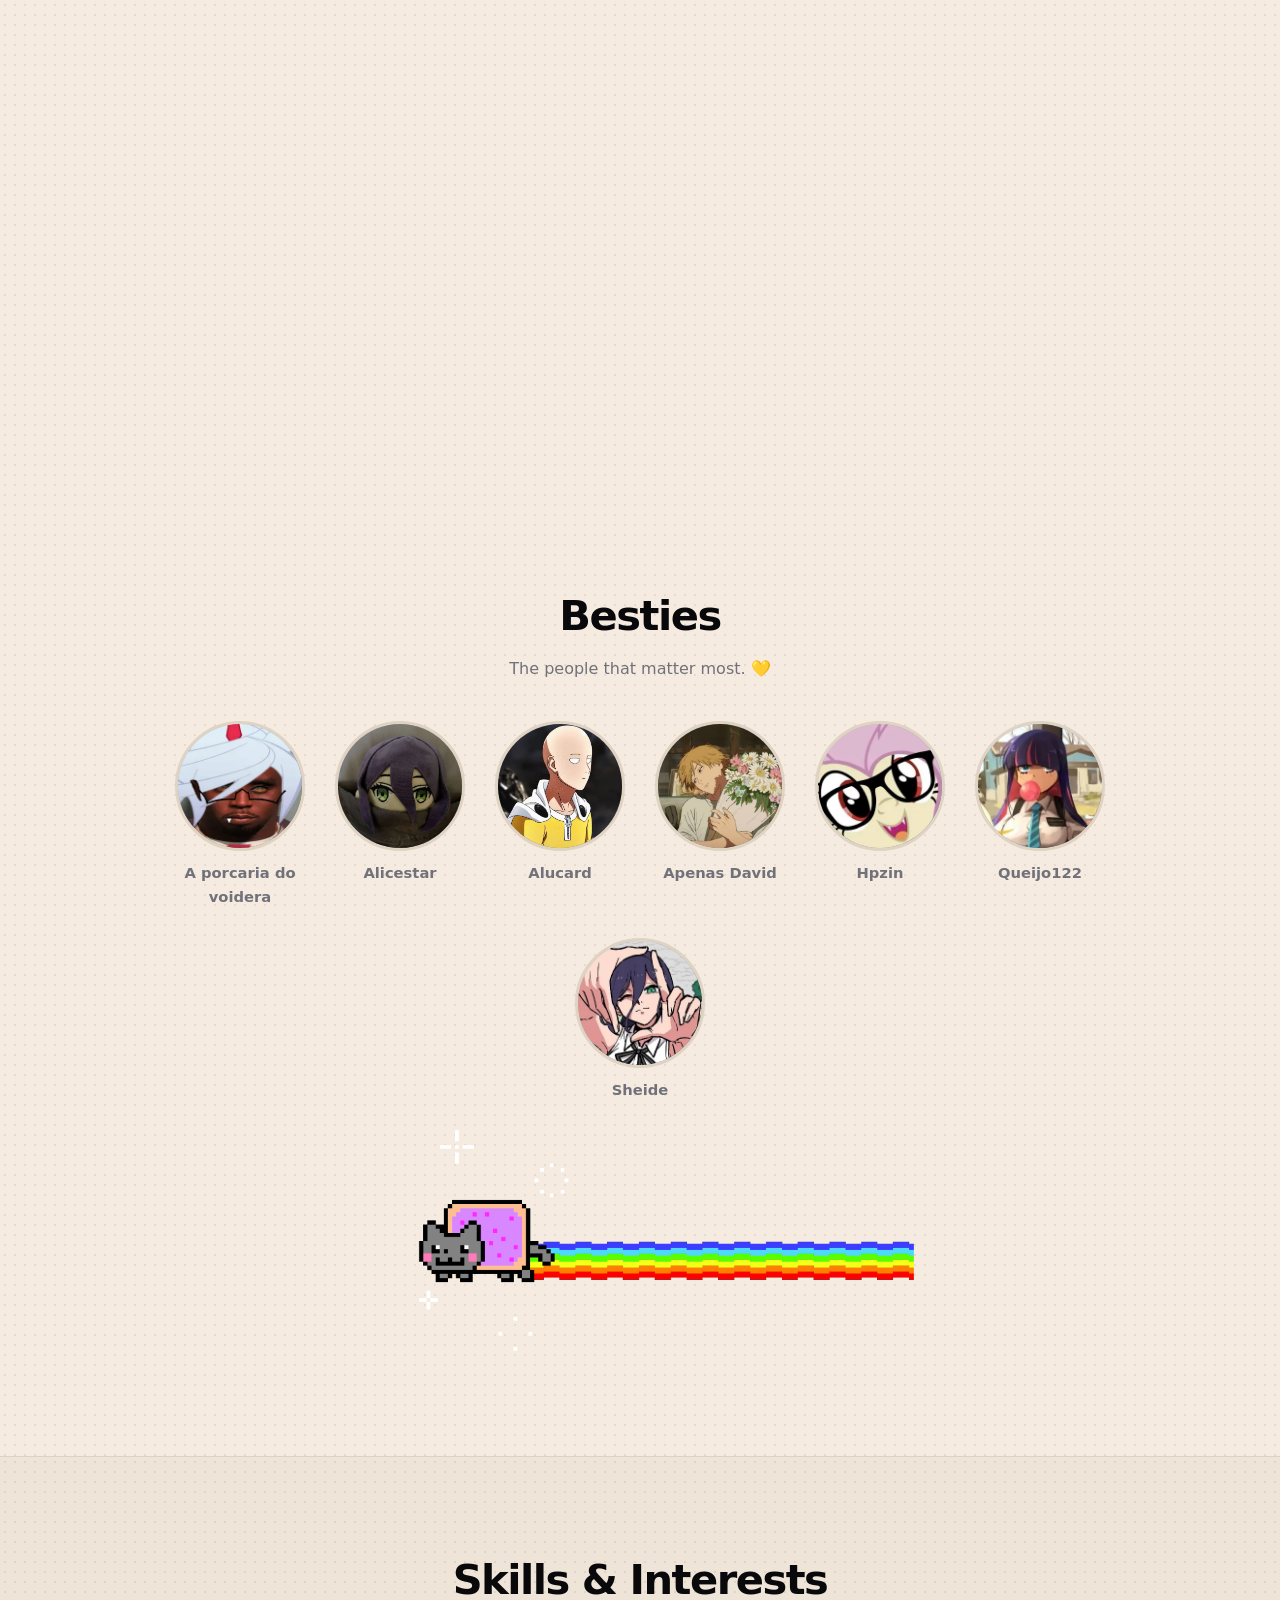
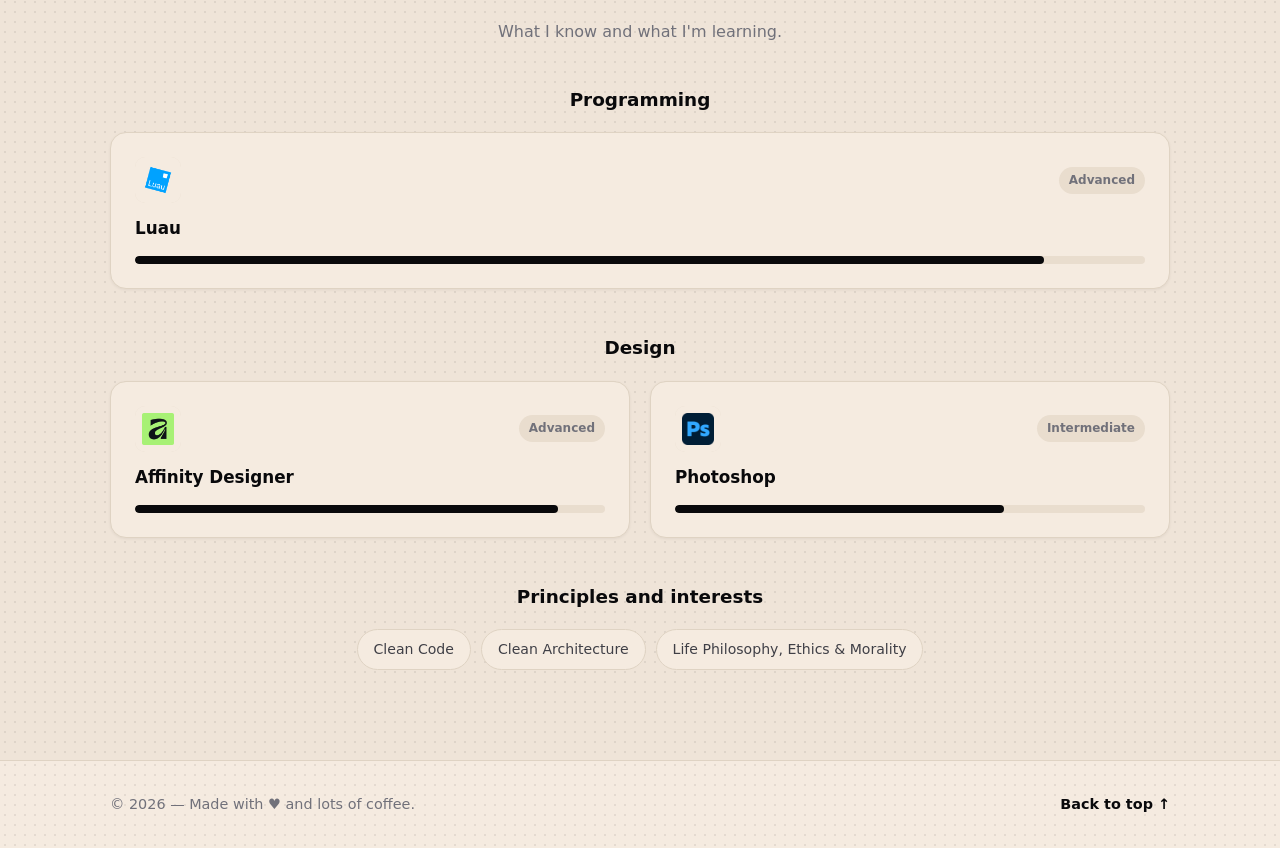
==== commit 4cd01d56: "updatingcode" ====
--- a/index.html
+++ b/index.html
@@ -90,7 +90,7 @@
             <div class="sobre__avatar">👀</div>
             <h3>What I enjoy</h3>
             <p>
-             I love music, games, food, positivity, spending time gaming, listening to my friends,
+              I love music, games, food, positivity, spending time gaming, listening to my friends,
               and learning things that make absolutely no difference in my life.
             </p>
           </div>
@@ -102,8 +102,8 @@
               <li><strong>Zodiac:</strong> Gemini</li>
               <li><strong>Favorite quote:</strong> "Just 'cause you feel it doesn't mean it's there"</li>
               <li><strong>Emojis:</strong> 👀 ✌️ 🤮</li>
-              <li><strong>Ask me about:</strong>Luau language, Radiohead and Roblox.</li>
-              <li><strong>Always up for:</strong>Good music and better conversations.</li>
+              <li><strong>Ask me about:</strong> Luau language, Radiohead and Roblox.</li>
+              <li><strong>Always up for:</strong> Good music and better conversations.</li>
             </ul>
           </div>
         </div>
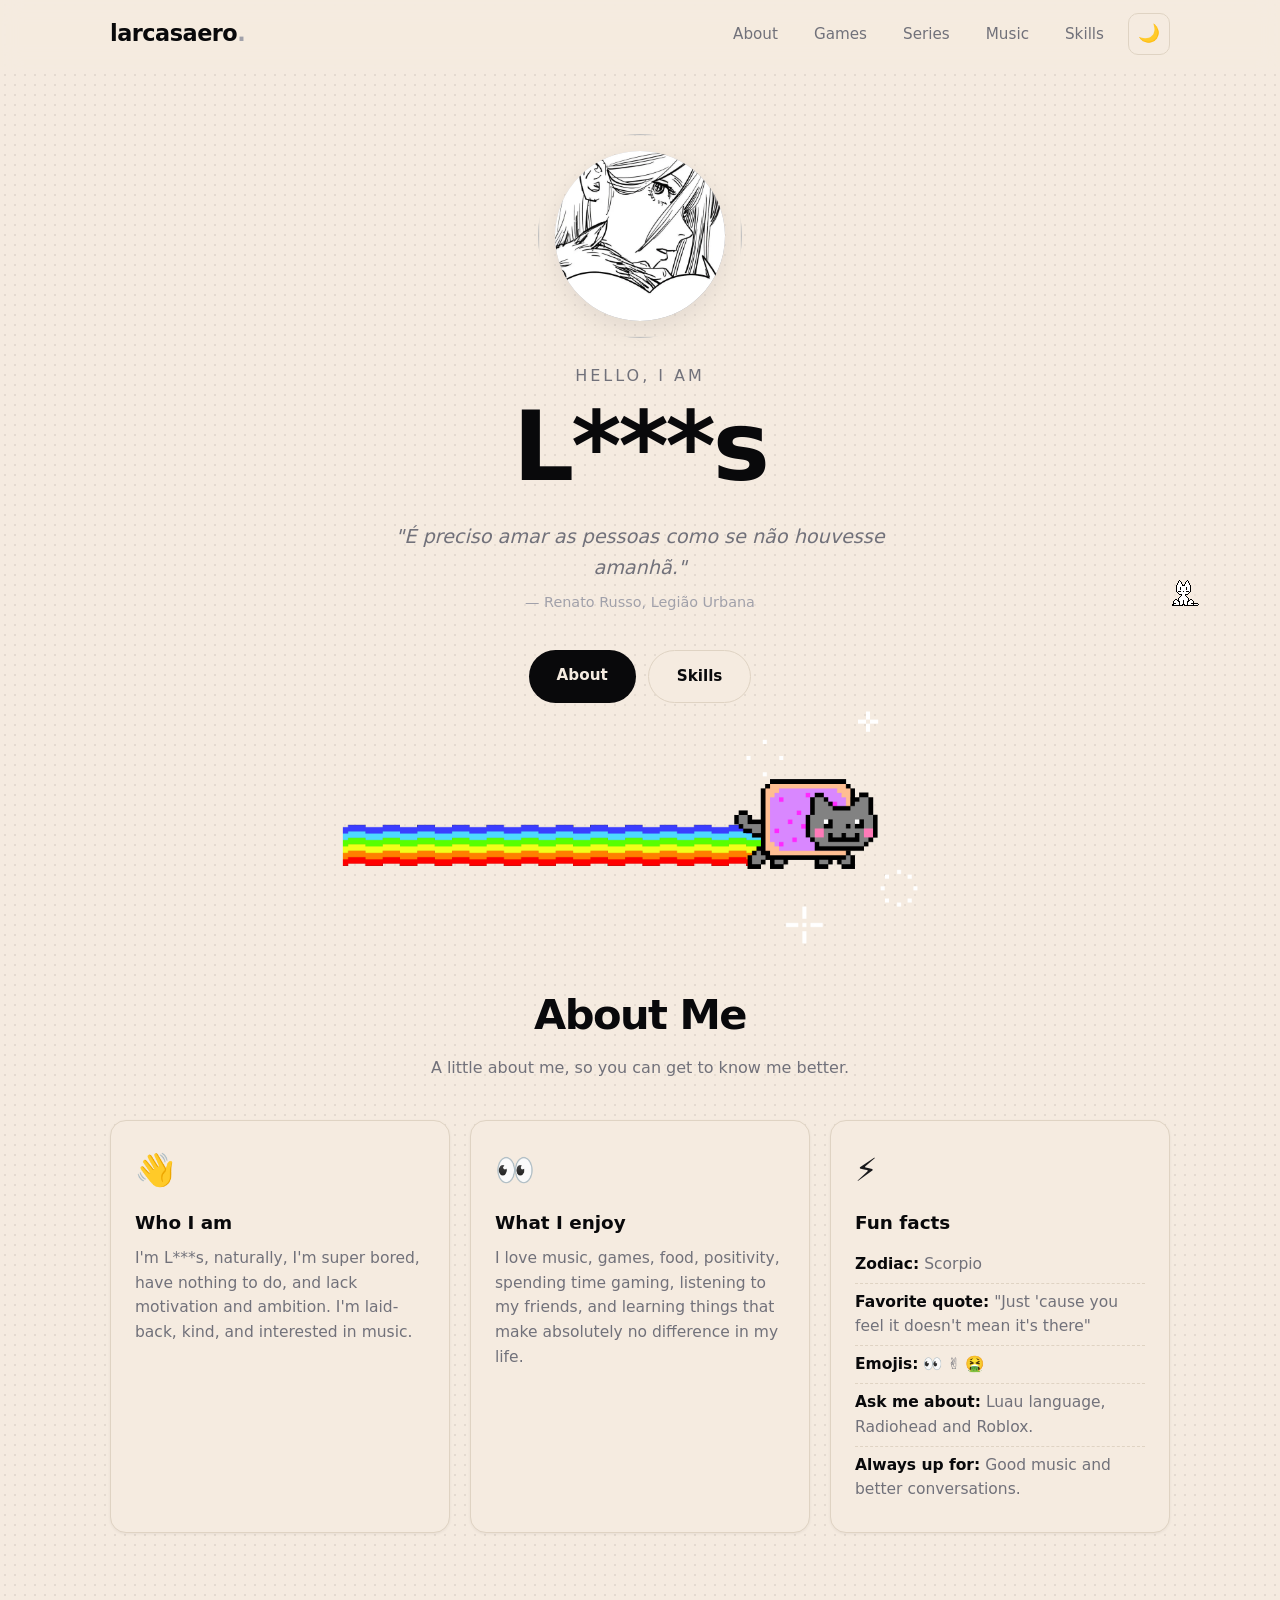
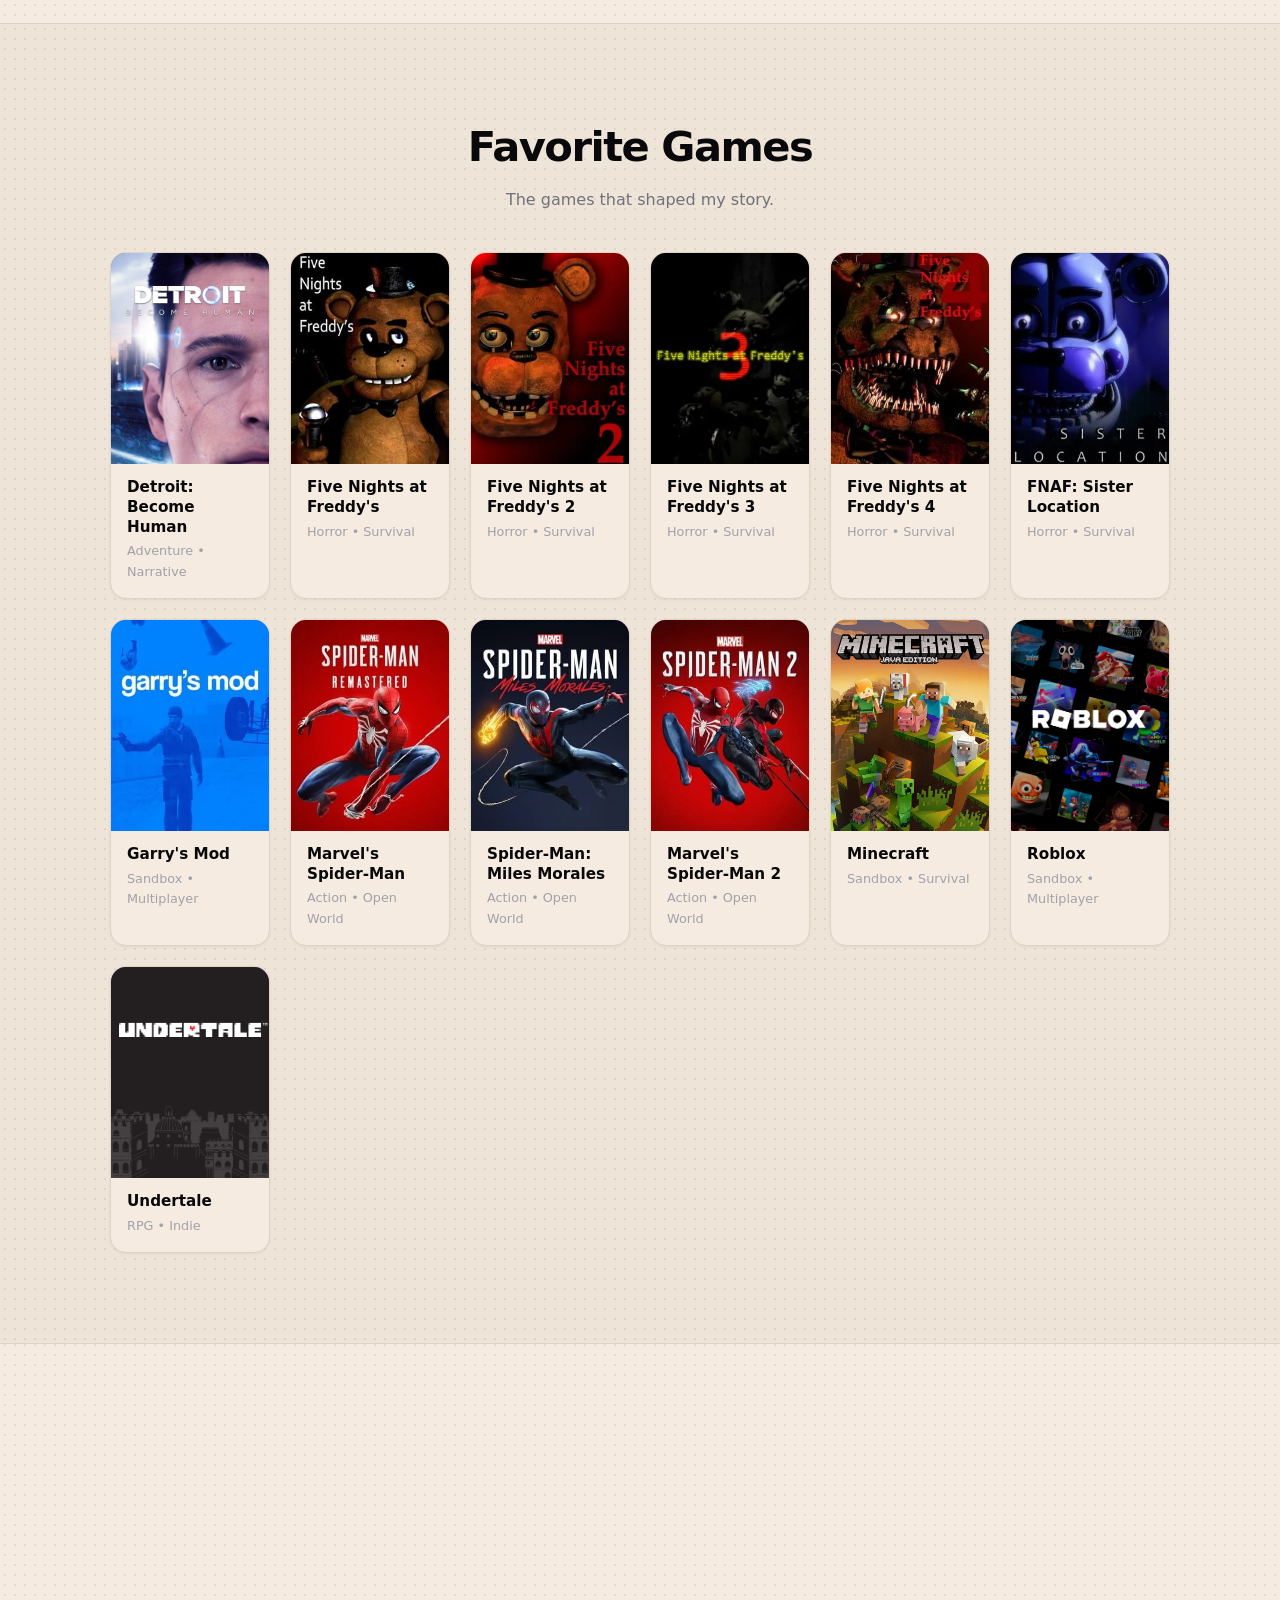
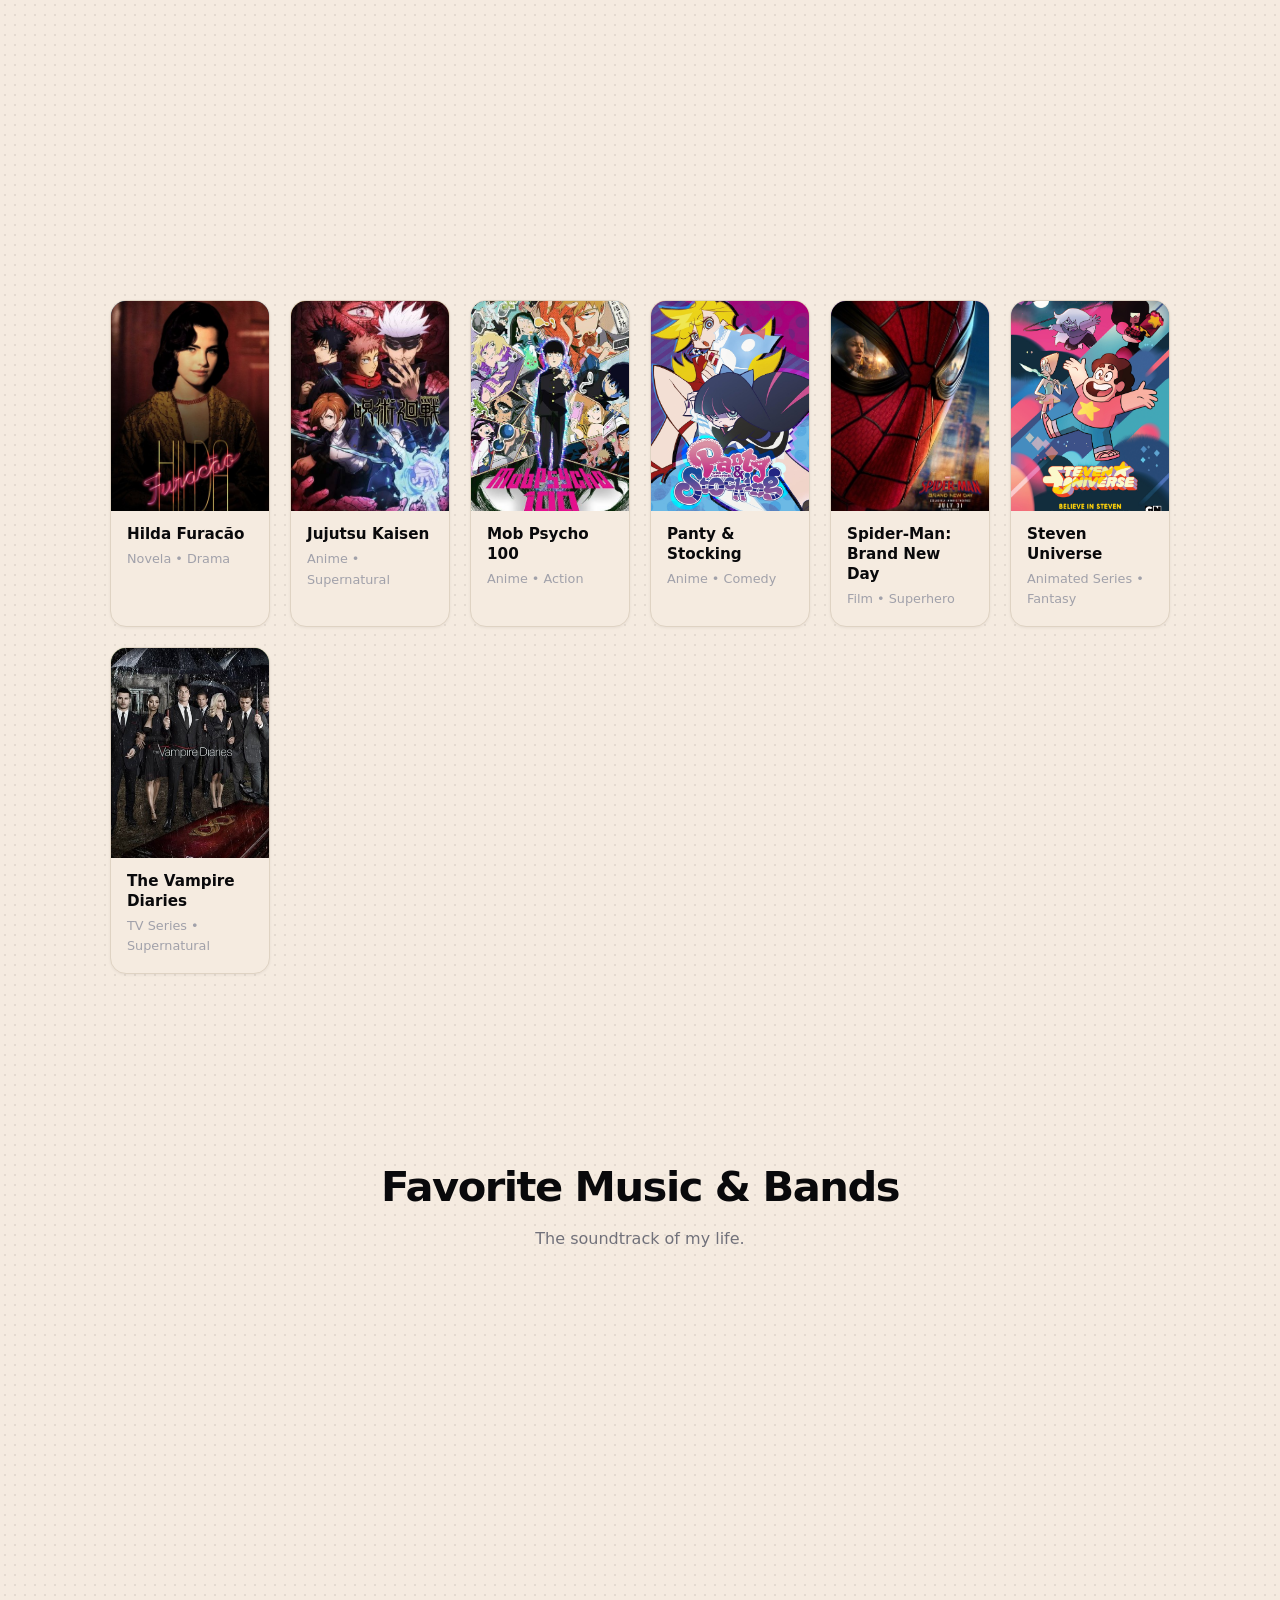
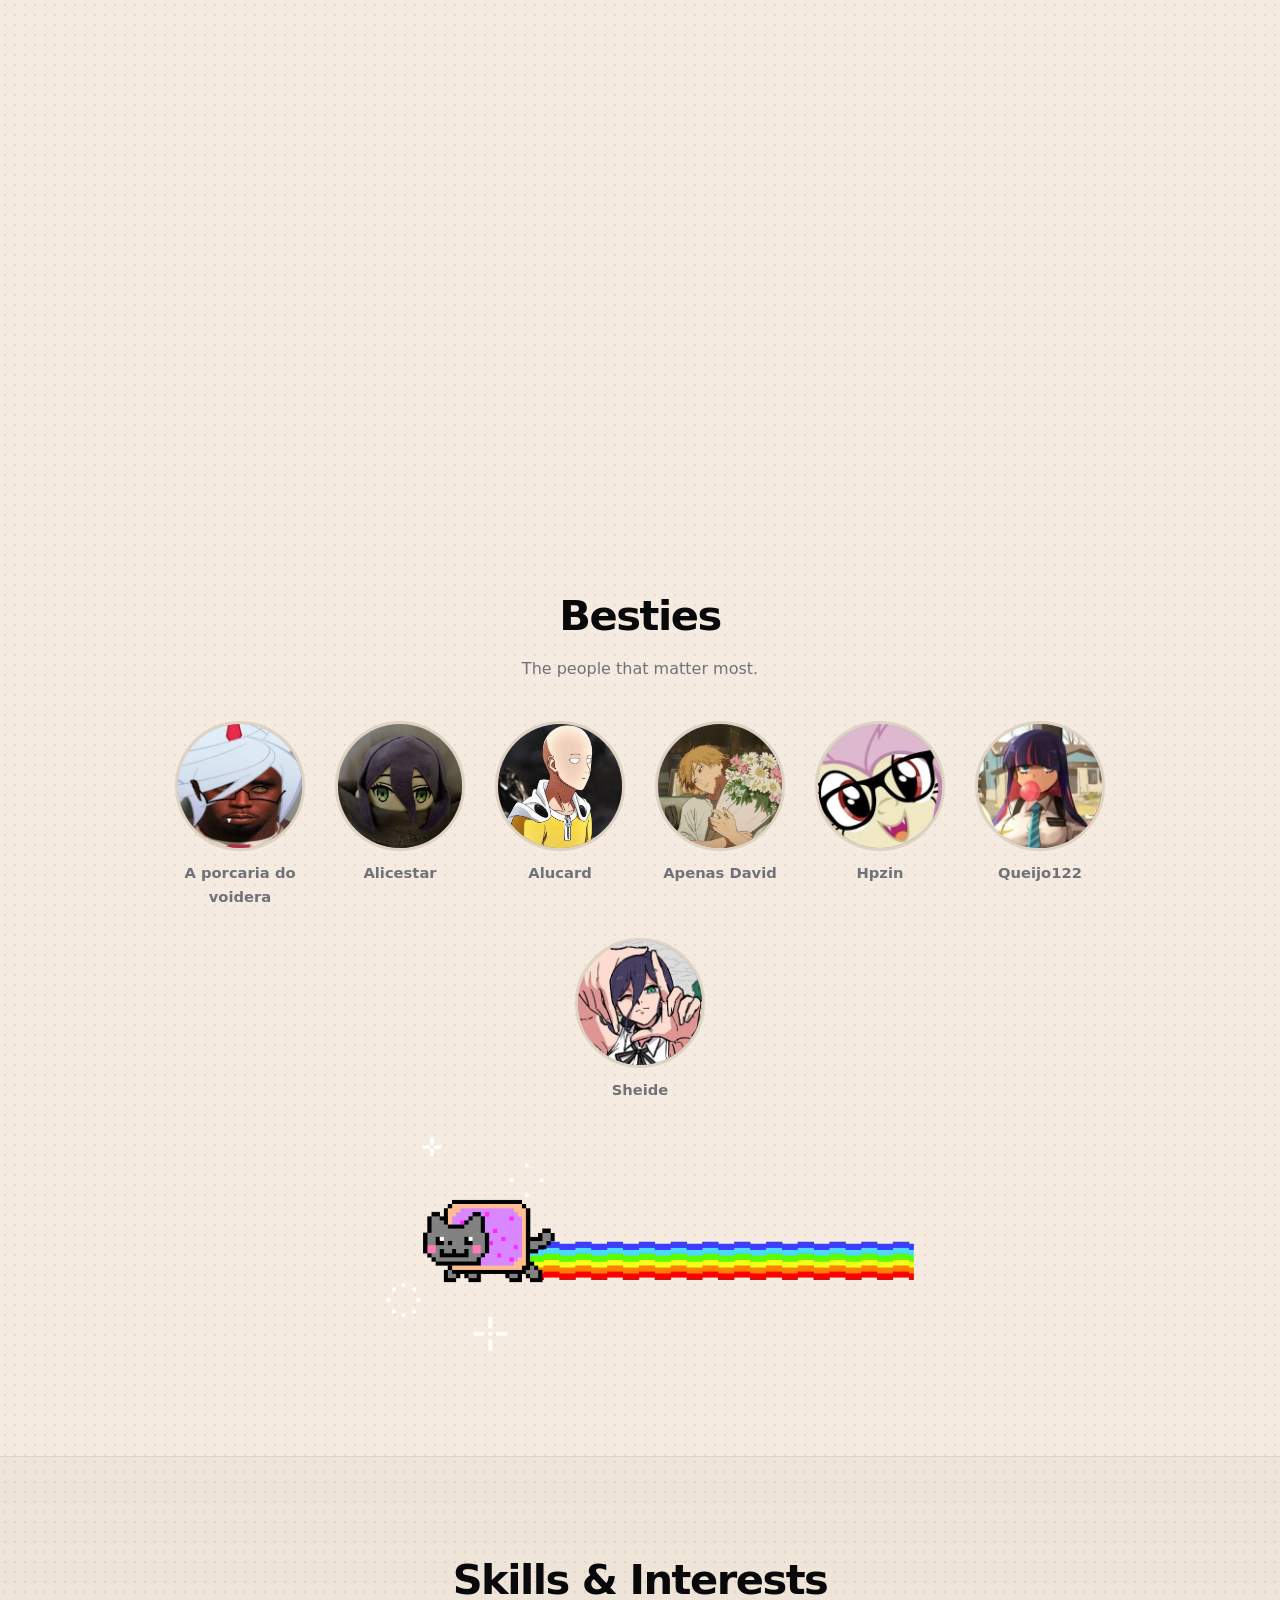
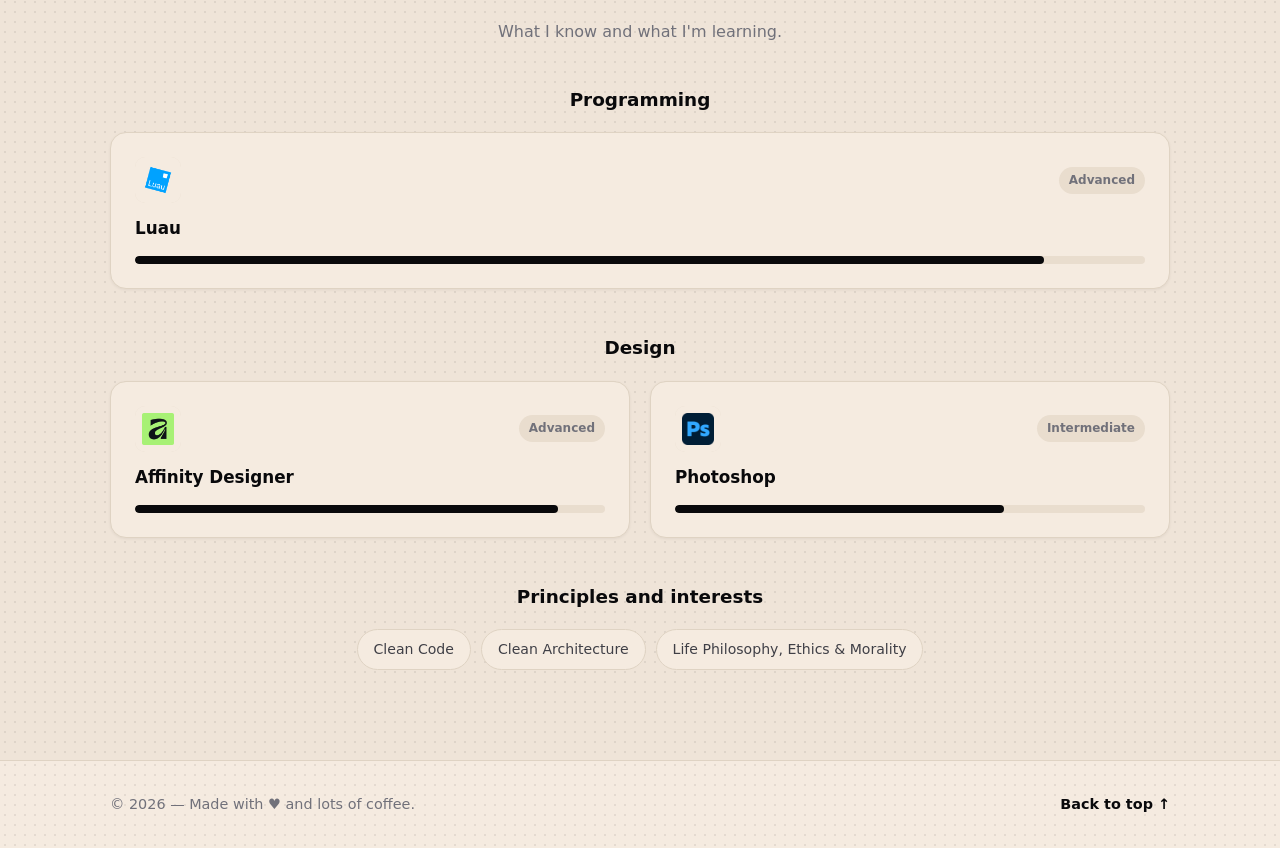
==== commit f8ed3636: "updatingcodeagain" ====
--- a/index.html
+++ b/index.html
@@ -99,7 +99,7 @@
             <div class="sobre__avatar">⚡</div>
             <h3>Fun facts</h3>
             <ul class="sobre__lista">
-              <li><strong>Zodiac:</strong> Gemini</li>
+              <li><strong>Zodiac:</strong> Scorpio</li>
               <li><strong>Favorite quote:</strong> "Just 'cause you feel it doesn't mean it's there"</li>
               <li><strong>Emojis:</strong> 👀 ✌️ 🤮</li>
               <li><strong>Ask me about:</strong> Luau language, Radiohead and Roblox.</li>
@@ -540,7 +540,7 @@
       <div class="container">
         <img class="besties__locket reveal" src="assets/goldenlocket.png" alt="Golden locket" loading="lazy">
         <h2 class="secao__titulo reveal">Besties</h2>
-        <p class="secao__subtitulo reveal">The people that matter most. 💛</p>
+        <p class="secao__subtitulo reveal">The people that matter most.</p>
 
         <div class="besties__grid">
           <figure class="bestie reveal">
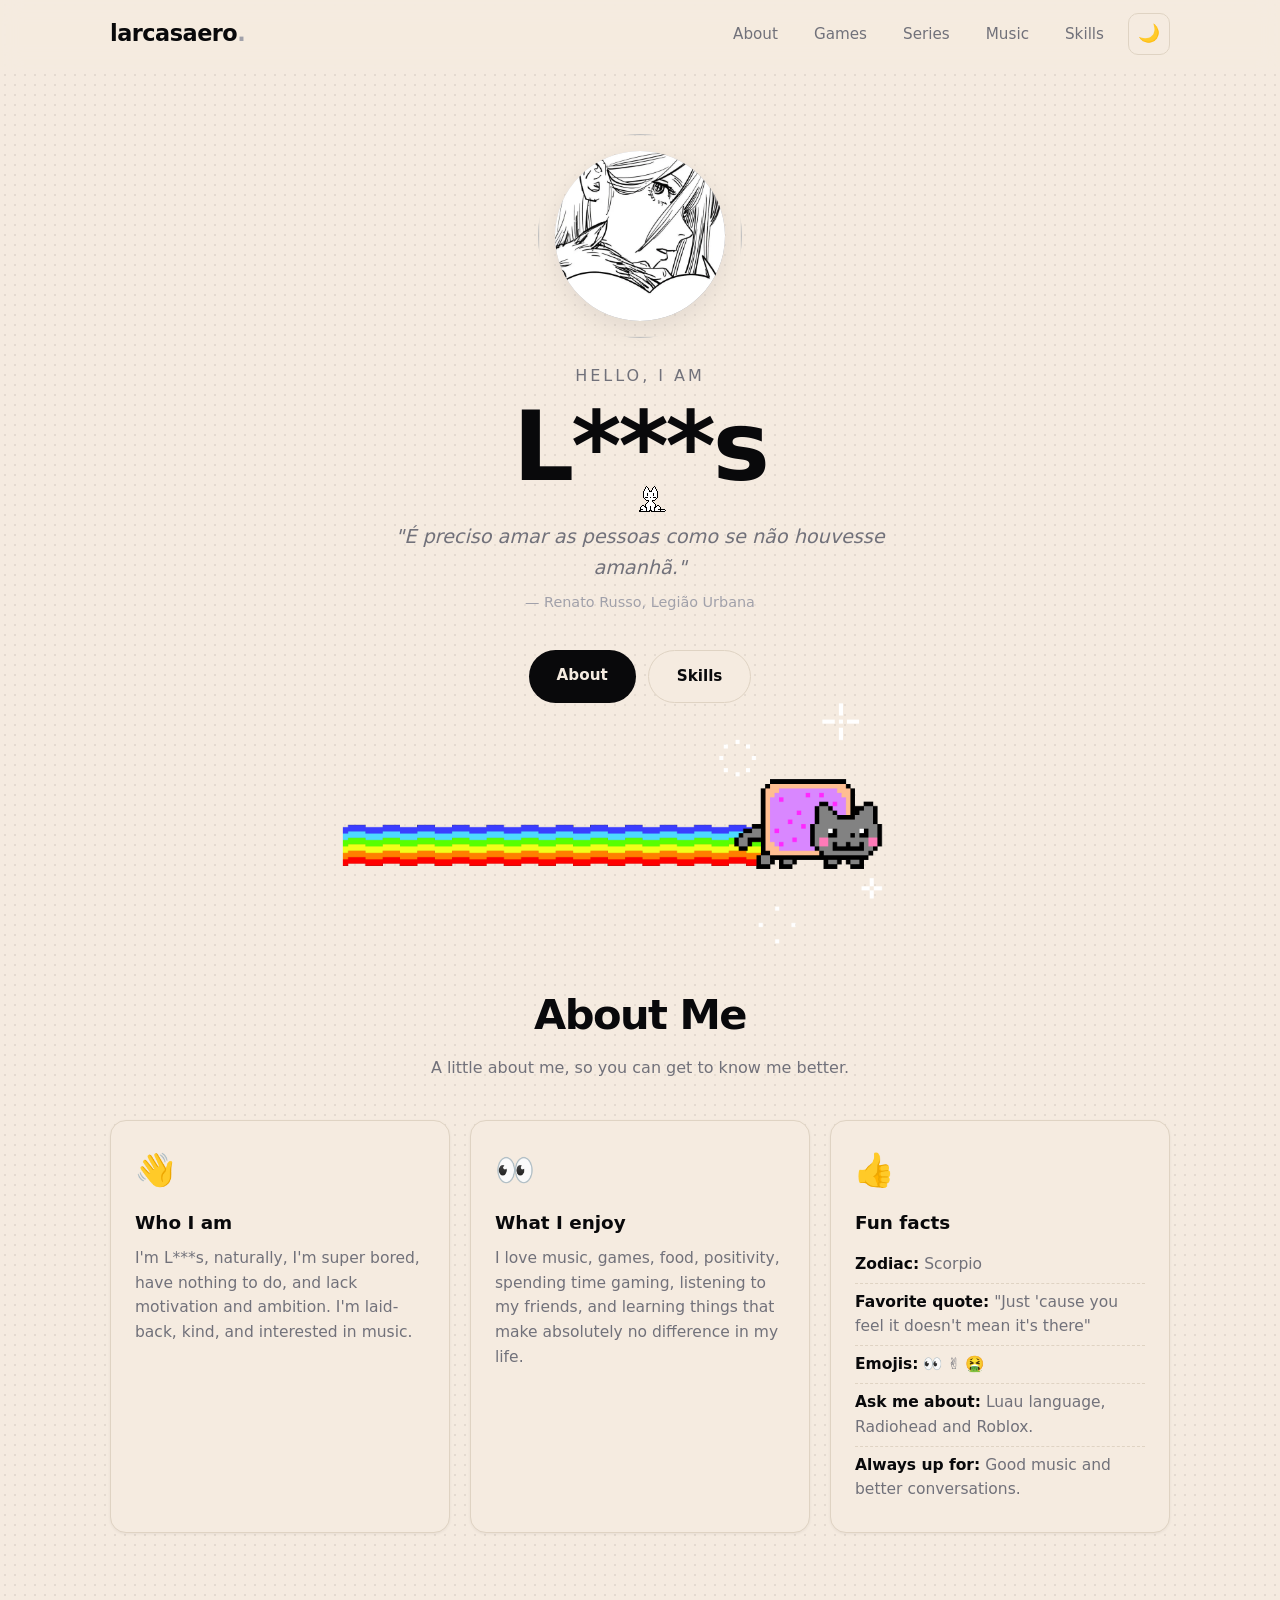
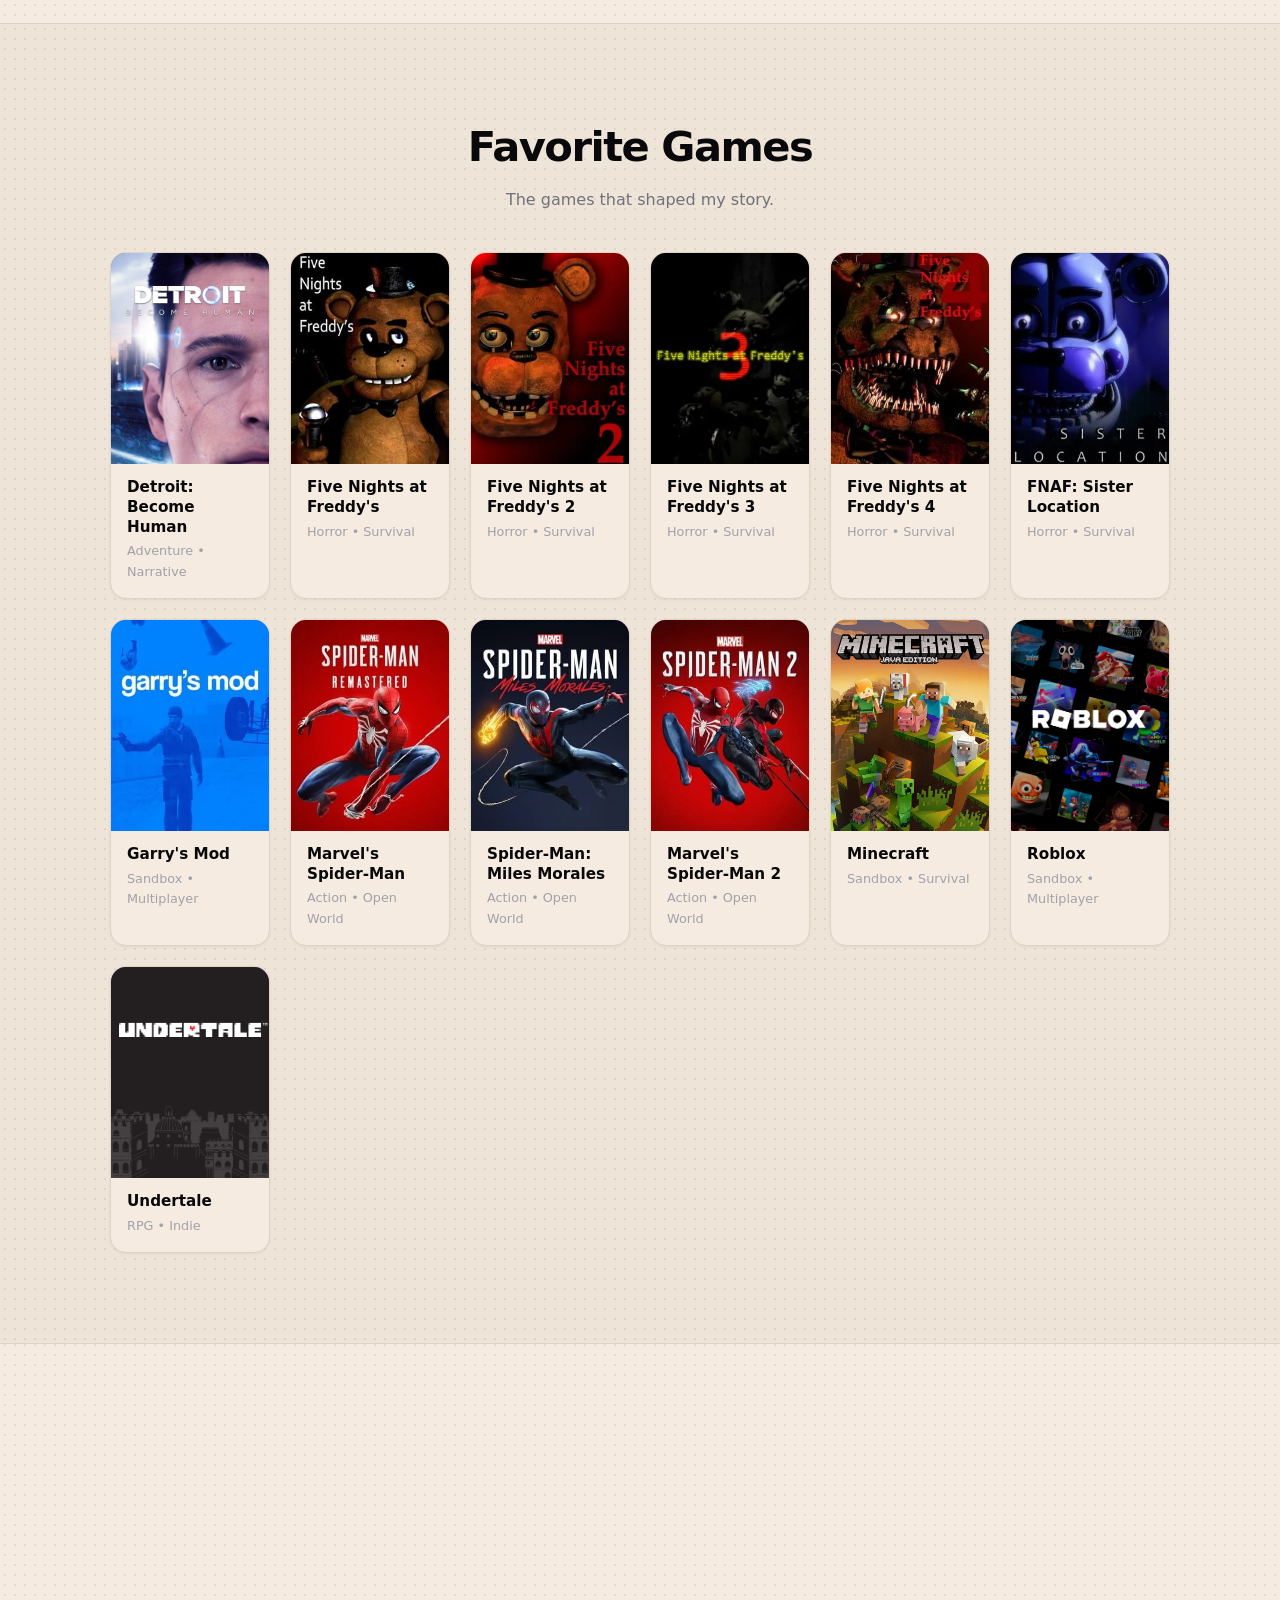
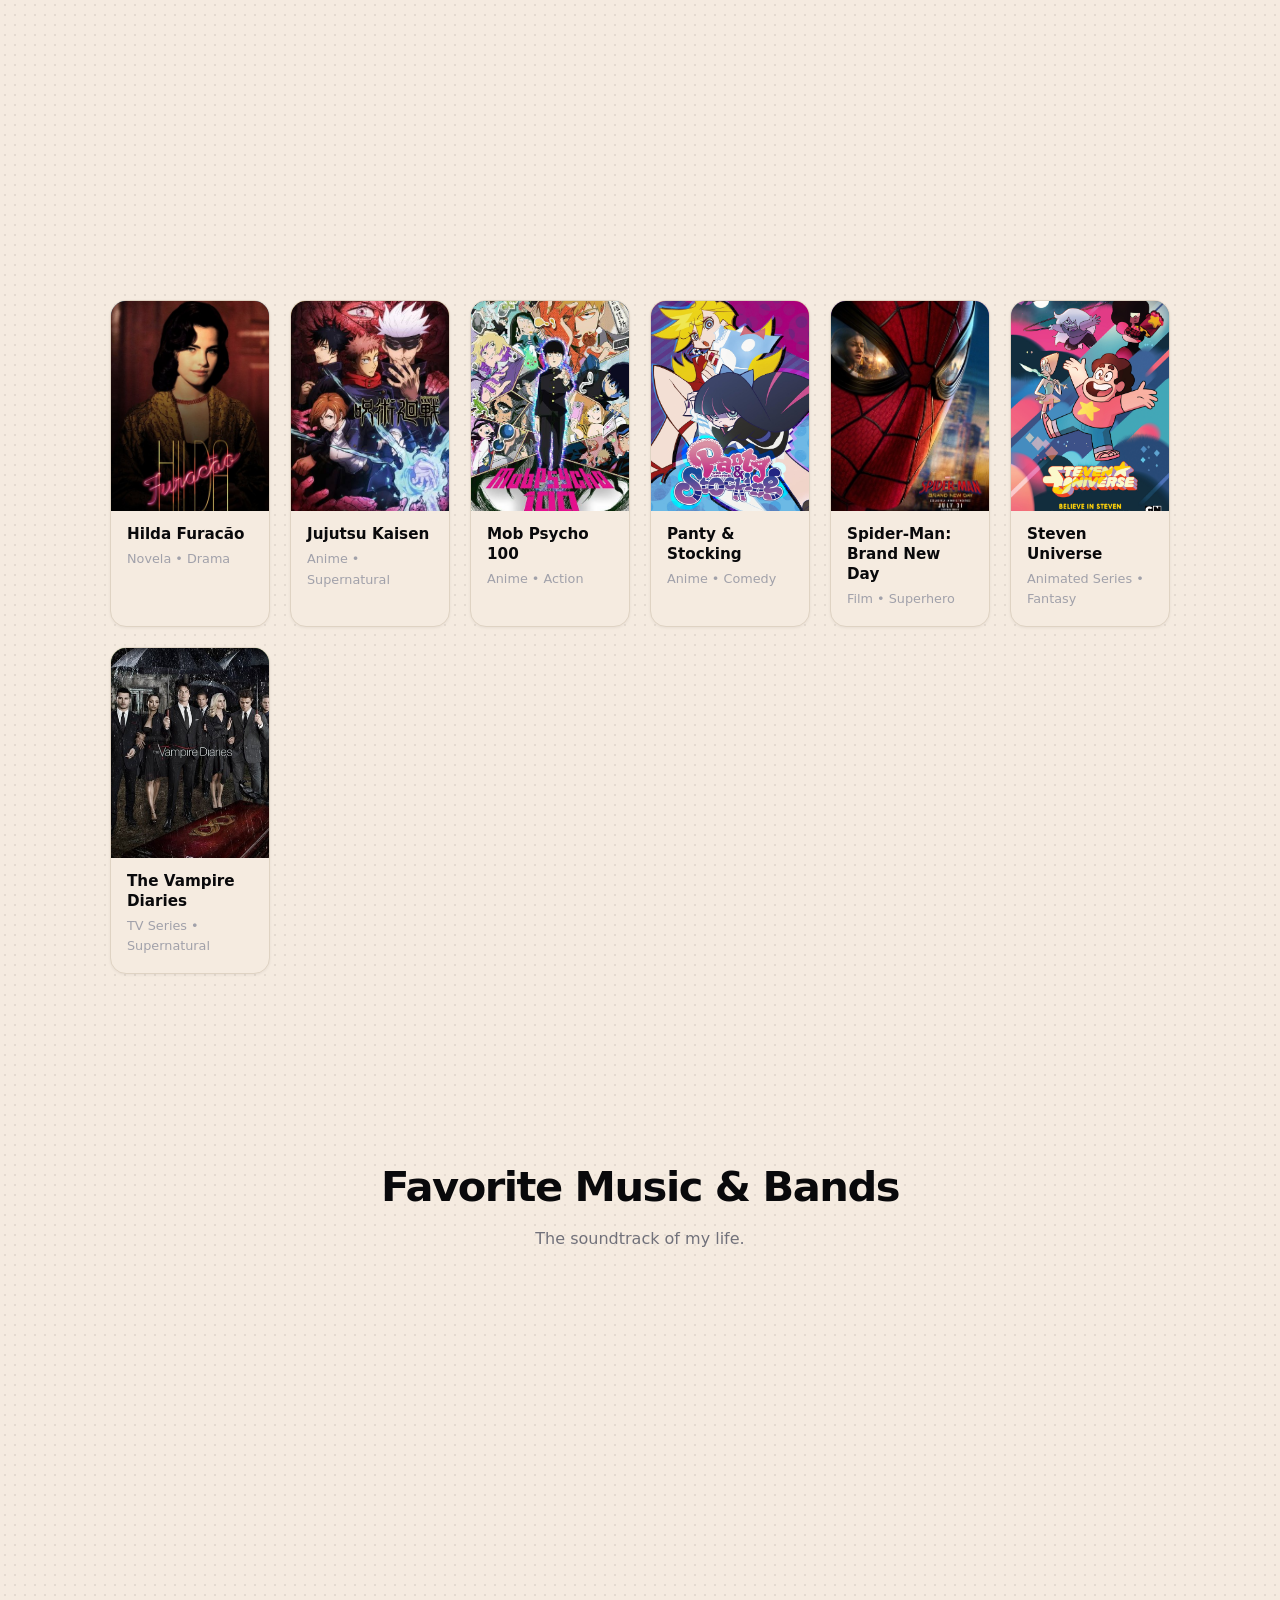
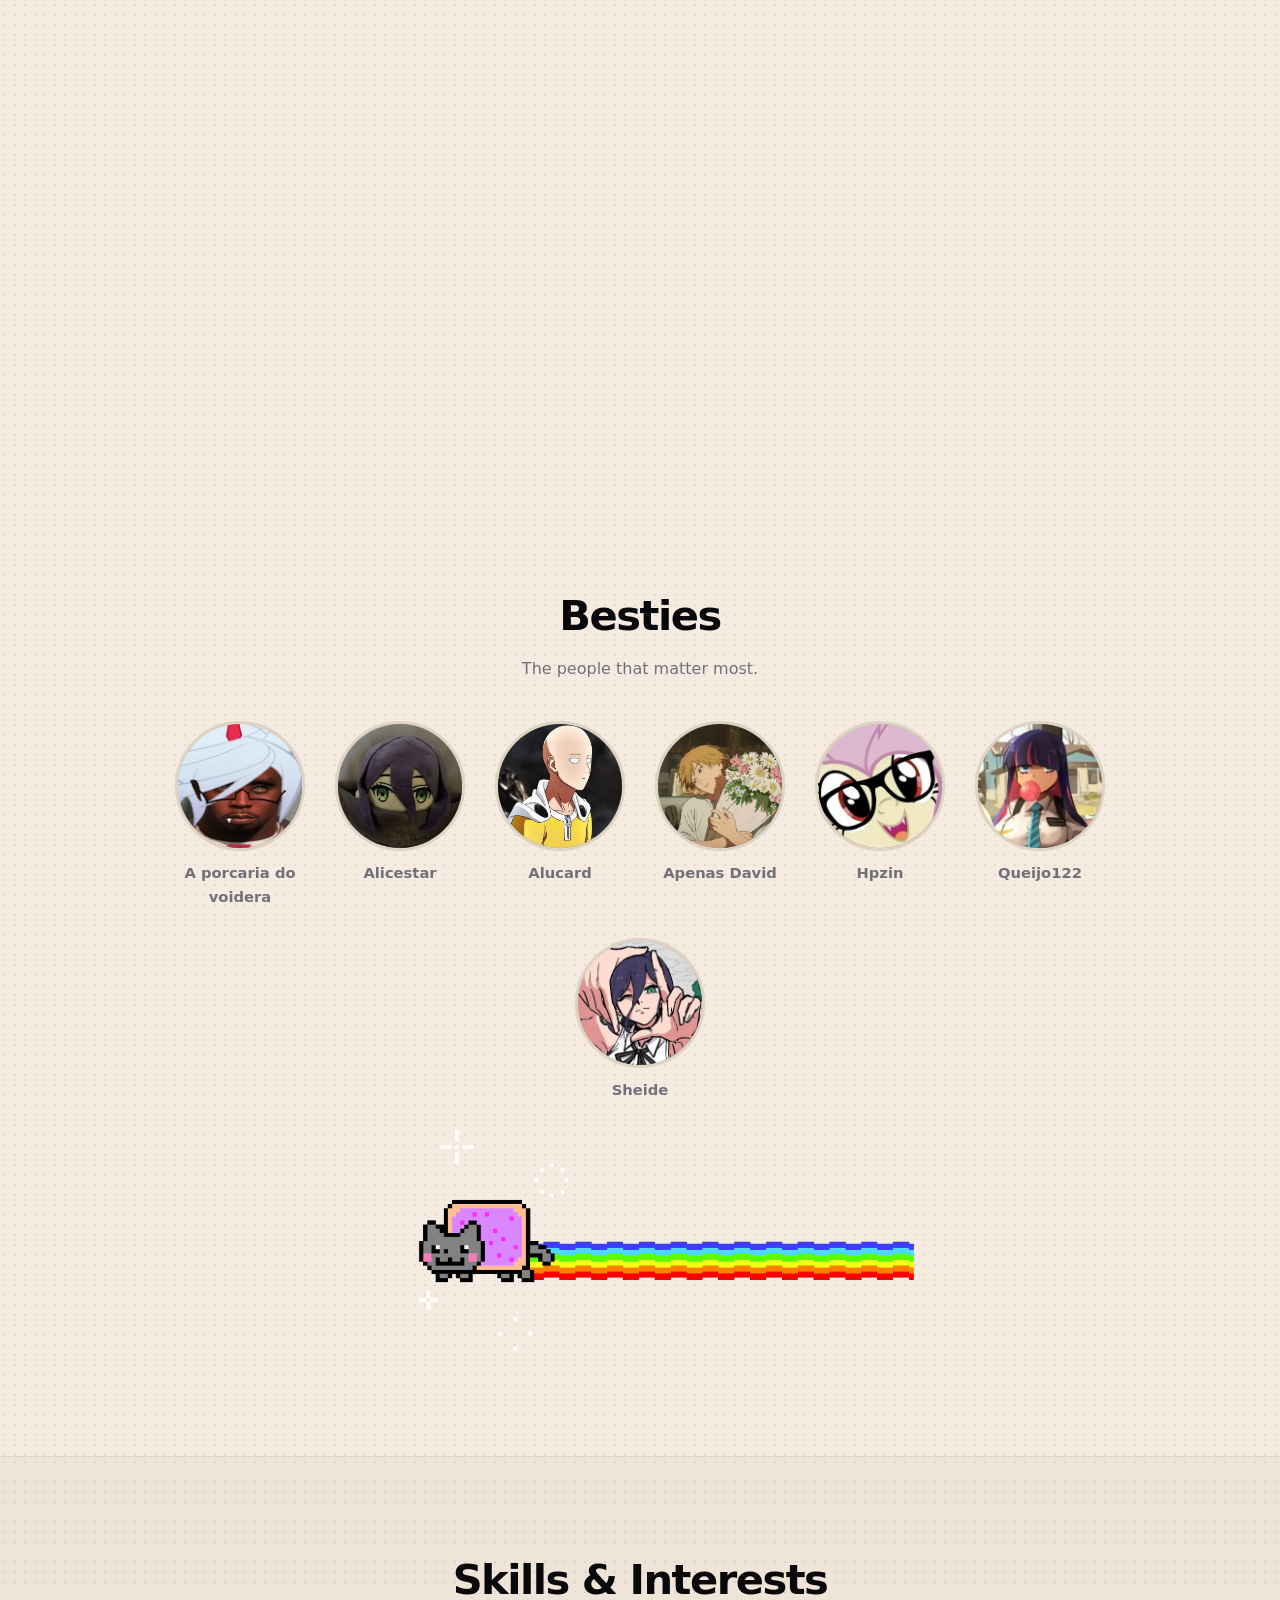
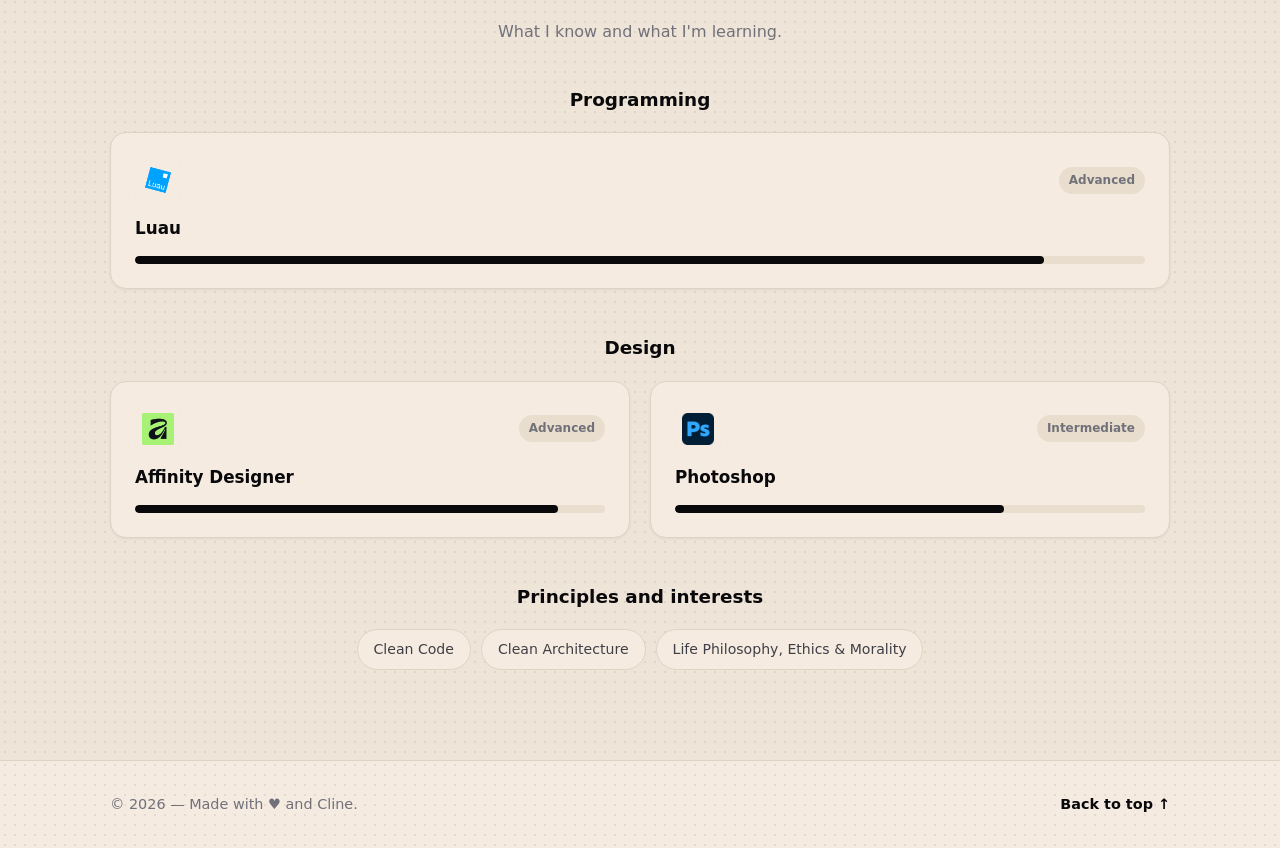
==== commit 3a7895dd: "updatingagain" ====
--- a/index.html
+++ b/index.html
@@ -96,7 +96,7 @@
           </div>
 
           <div class="card sobre__card reveal">
-            <div class="sobre__avatar">⚡</div>
+            <div class="sobre__avatar">👍</div>
             <h3>Fun facts</h3>
             <ul class="sobre__lista">
               <li><strong>Zodiac:</strong> Scorpio</li>
@@ -671,7 +671,7 @@
   <!-- Rodapé -->
   <footer class="rodape">
     <div class="container rodape__inner">
-      <p>© <span id="ano"></span> — Made with ♥ and lots of coffee.</p>
+      <p>© <span id="ano"></span> — Made with ♥ and Cline.</p>
       <a href="#inicio" class="rodape__topo">Back to top ↑</a>
     </div>
   </footer>
